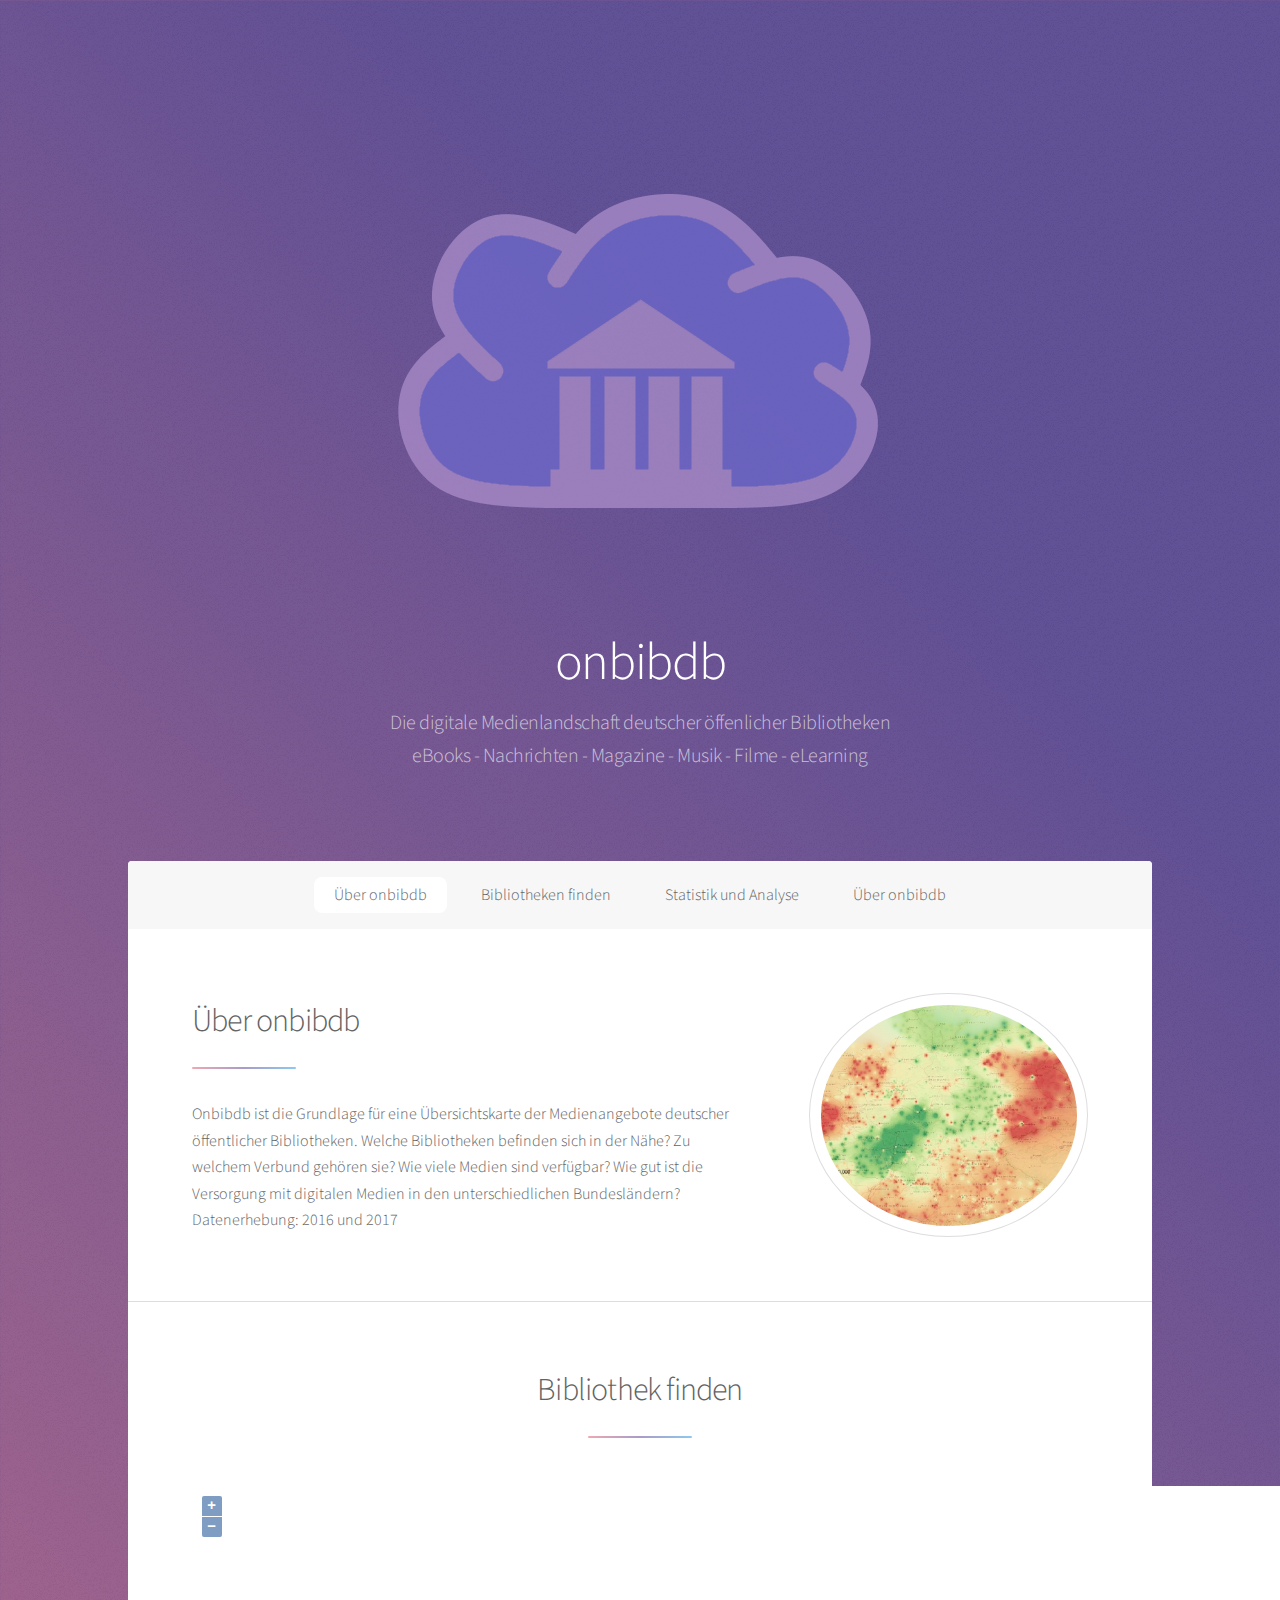
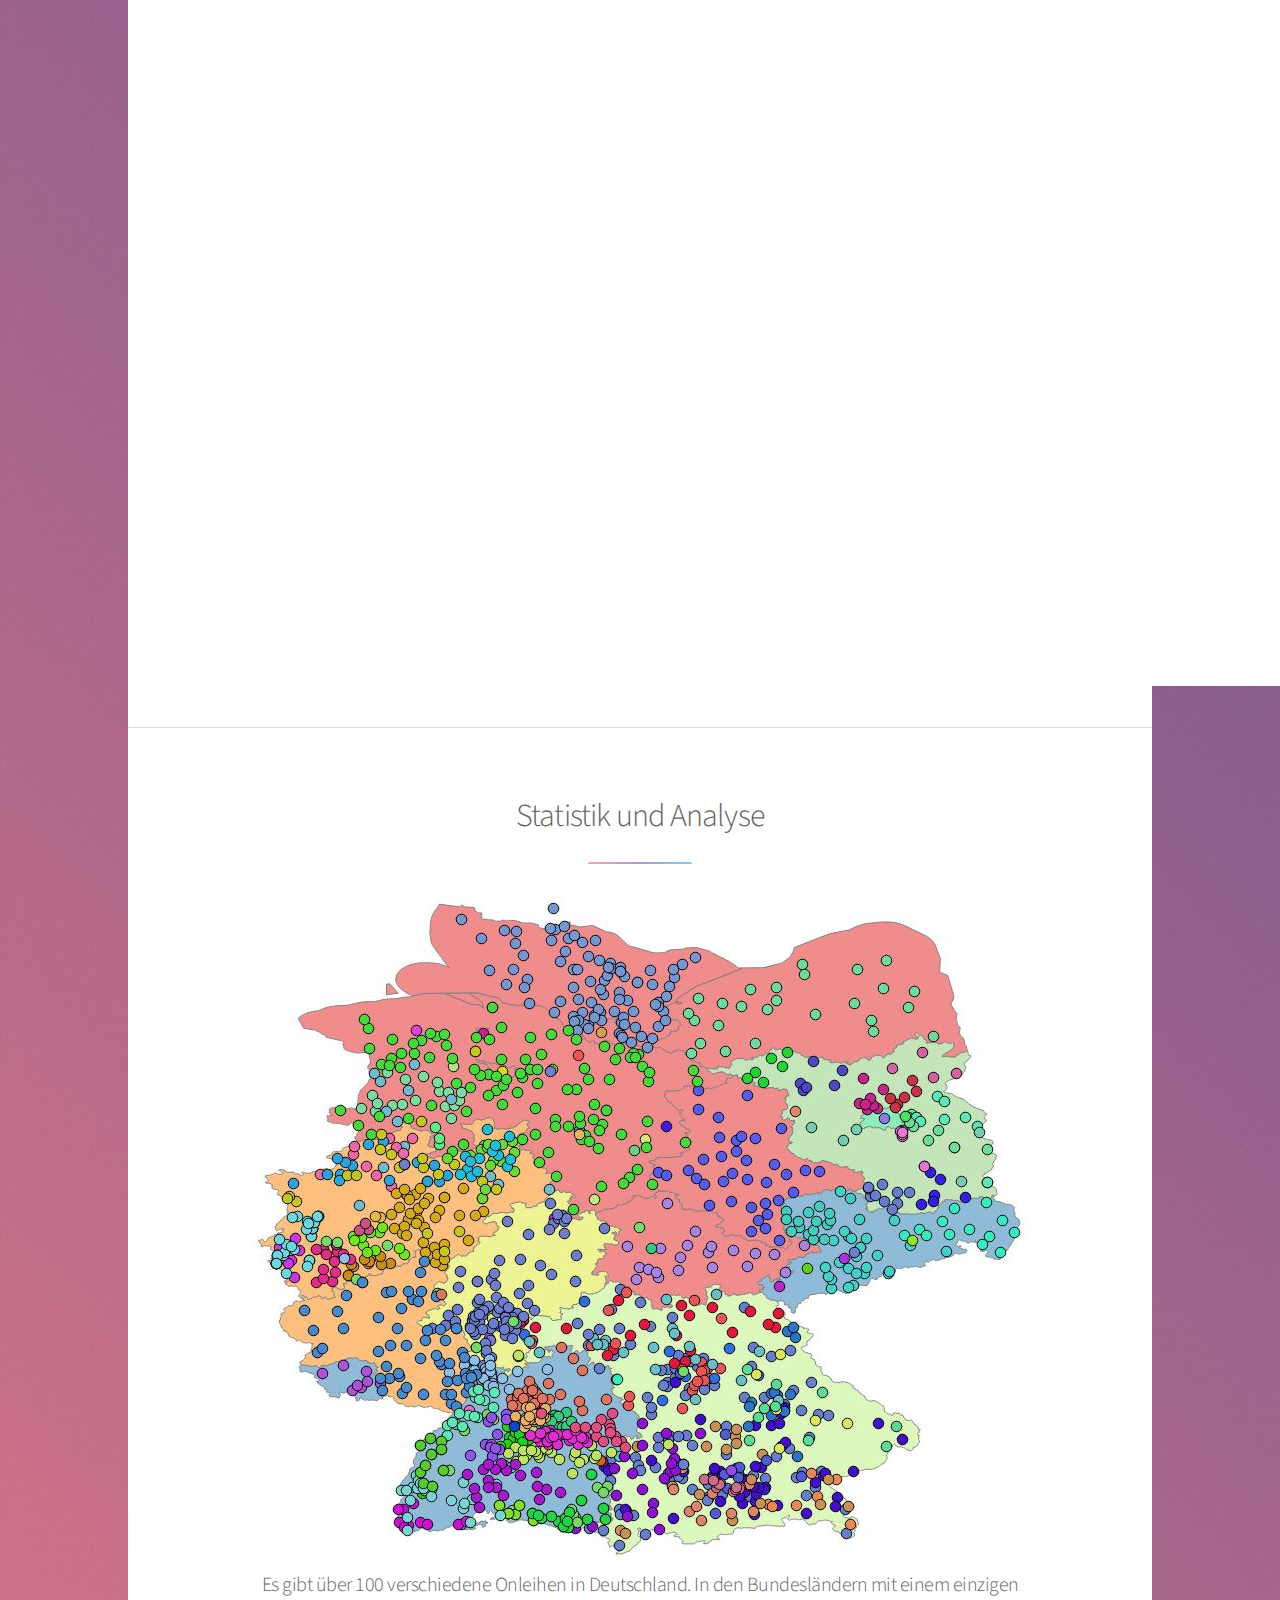
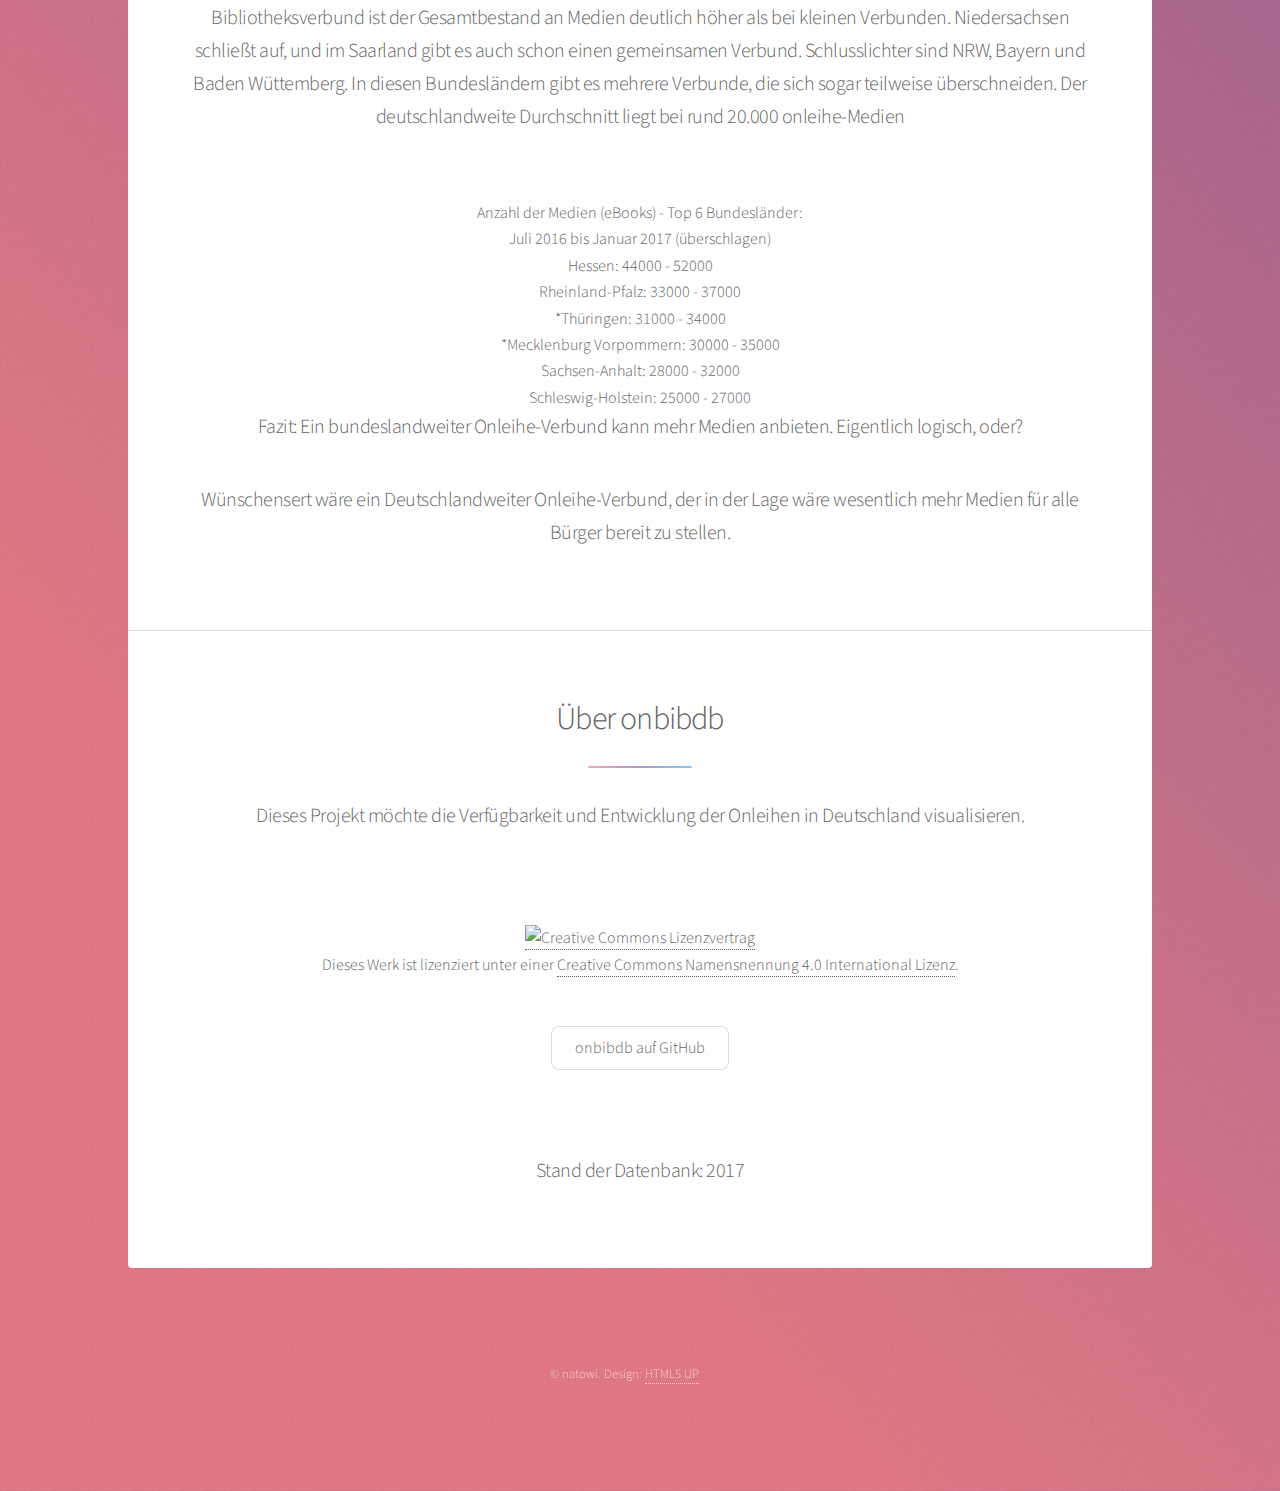
==== docs/index.html @ c3d4240d "u" ====
<!DOCTYPE HTML>
<!--
	Stellar by HTML5 UP
	html5up.net | @ajlkn
	Free for personal and commercial use under the CCA 3.0 license (html5up.net/license)
-->
<html>
	<head>
		<title>onbibdb</title>
		<meta charset="utf-8" />
		<meta name="viewport" content="width=device-width, initial-scale=1" />
		<!--[if lte IE 8]><script src="assets/js/ie/html5shiv.js"></script><![endif]-->
		<link rel="stylesheet" href="assets/css/main.css" />
		<!--[if lte IE 9]><link rel="stylesheet" href="assets/css/ie9.css" /><![endif]-->
		<!--[if lte IE 8]><link rel="stylesheet" href="assets/css/ie8.css" /><![endif]-->
		<meta charset="utf-8">
        <meta http-equiv="X-UA-Compatible" content="IE=edge">
        <meta name="viewport" content="initial-scale=1,user-scalable=no,maximum-scale=1,width=device-width">
        <meta name="mobile-web-app-capable" content="yes">
        <meta name="apple-mobile-web-app-capable" content="yes">
	<body>

		<!-- Wrapper -->
			<div id="wrapper">

				<!-- Header -->
					<header id="header" class="alt">
						<span class="logo"><img src="images/on-bib1.png" alt="" /></span>
						<h1>onbibdb</h1>
						<p>Die digitale Medienlandschaft deutscher öffenlicher Bibliotheken<br />
						eBooks - Nachrichten - Magazine - Musik - Filme - eLearning</p>
					</header>

				<!-- Nav -->
					<nav id="nav">
						<ul>
							<li><a href="#intro" class="active">Über onbibdb</a></li>
							<li><a href="#first">Bibliotheken finden</a></li>
							<li><a href="#second">Statistik und Analyse</a></li>
							<li><a href="#cta">Über onbibdb</a></li>
						</ul>
					</nav>

				<!-- Main -->
					<div id="main">

						<!-- Introduction -->
							<section id="intro" class="main">
								<div class="spotlight">
									<div class="content">
										<header class="major">
											<h2>Über onbibdb</h2>
										</header>
										<p>Onbibdb ist die Grundlage für eine Übersichtskarte der Medienangebote deutscher öffentlicher Bibliotheken.
										Welche Bibliotheken befinden sich in der Nähe? Zu welchem Verbund gehören sie? Wie viele Medien sind verfügbar?
										Wie gut ist die Versorgung mit digitalen Medien in den unterschiedlichen Bundesländern? Datenerhebung: 2016 und 2017</p>
										<!--<ul class="actions">
											<li><a href="makingof.html" class="button">Making of</a></li>
										</ul>-->
									</div>
									<span class="image"><img src="images/pic01.JPG" alt="" /></span>
								</div>
							</section>

						<!-- First Section -->
							<section id="first" class="main special">
								<header class="major">
									<h2>Bibliothek finden</h2>
								</header>
								<iframe height="800" width="1600" src="iframe.html"> 
   <a href="iframe.html">Leaflet </a> 
</iframe>
							</section>

						<!-- Second Section -->
							<section id="second" class="main special">
								<header class="major">
									<h2>Statistik und Analyse</h2>
									
									<div style="text-align: center;">
									<span style="text-align: center;"><img src="images/vergleich.JPG" alt="" /></span>
									
									<p>Es gibt über 100 verschiedene Onleihen in Deutschland.
In den Bundesländern mit einem einzigen Bibliotheksverbund ist der Gesamtbestand an Medien deutlich höher als bei kleinen Verbunden. Niedersachsen schließt auf, und im Saarland gibt es auch schon einen gemeinsamen Verbund.
Schlusslichter sind NRW, Bayern und Baden Wüttemberg. In diesen Bundesländern gibt es mehrere Verbunde, die sich sogar teilweise überschneiden. Der deutschlandweite Durchschnitt liegt bei rund 20.000 onleihe-Medien</p>

<br>Anzahl der Medien (eBooks) - Top 6 Bundesländer:
<br>Juli 2016 bis Januar 2017 (überschlagen)
<br>Hessen: 44000 - 52000
<br>Rheinland-Pfalz: 33000 - 37000
<br>*Thüringen: 31000 - 34000
<br>*Mecklenburg Vorpommern: 30000  - 35000
<br>Sachsen-Anhalt: 28000 - 32000
<br>Schleswig-Holstein: 25000 - 27000



									<p>Fazit: Ein bundeslandweiter Onleihe-Verbund kann mehr Medien anbieten. Eigentlich logisch, oder?</p>
									
									<p>Wünschensert wäre ein Deutschlandweiter Onleihe-Verbund, der in der Lage wäre wesentlich mehr Medien für alle Bürger bereit zu stellen.</p>
								</header>
								
							</section>

						<!-- Get Started -->
							<section id="cta" class="main special">
								<header class="major">
									<h2>Über onbibdb</h2>
									<p>Dieses Projekt möchte die Verfügbarkeit und Entwicklung der Onleihen in Deutschland visualisieren.</p>
						<br></br>			
<a rel="license" href="http://creativecommons.org/licenses/by/4.0/"><img alt="Creative Commons Lizenzvertrag" style="border-width:0" src="https://i.creativecommons.org/l/by/4.0/88x31.png" /></a><br />Dieses Werk ist lizenziert unter einer <a rel="license" href="http://creativecommons.org/licenses/by/4.0/">Creative Commons Namensnennung 4.0 International Lizenz</a>.

<footer class="major">
									<ul class="actions">
										<li><a href="https://github.com/natowi/onbibdb" class="button">onbibdb auf GitHub</a></li>
									</ul>
								</footer>

<br></br>
<p>Stand der Datenbank: 2017</p>
								</header>
								
							</section>

					</div>

				<!-- Footer -->
					<footer id="footer">
						<p class="copyright">&copy; natowi. Design: <a href="https://html5up.net">HTML5 UP</a> 
					</footer>

			</div>

		<!-- Scripts -->
			<script src="assets/js/jquery.min.js"></script>
			<script src="assets/js/jquery.scrollex.min.js"></script>
			<script src="assets/js/jquery.scrolly.min.js"></script>
			<script src="assets/js/skel.min.js"></script>
			<script src="assets/js/util.js"></script>
			<!--[if lte IE 8]><script src="assets/js/ie/respond.min.js"></script><![endif]-->
			<script src="assets/js/main.js"></script>

	</body>
</html>
---- docs/assets/css/main.css ----
@import url(font-awesome.min.css);
@import "https://fonts.googleapis.com/css?family=Source+Sans+Pro:300,400";

/*
	Stellar by HTML5 UP
	html5up.net | @ajlkn
	Free for personal and commercial use under the CCA 3.0 license (html5up.net/license)
*/

/* Reset */

	html, body, div, span, applet, object, iframe, h1, h2, h3, h4, h5, h6, p, blockquote, pre, a, abbr, acronym, address, big, cite, code, del, dfn, em, img, ins, kbd, q, s, samp, small, strike, strong, sub, sup, tt, var, b, u, i, center, dl, dt, dd, ol, ul, li, fieldset, form, label, legend, table, caption, tbody, tfoot, thead, tr, th, td, article, aside, canvas, details, embed, figure, figcaption, footer, header, hgroup, menu, nav, output, ruby, section, summary, time, mark, audio, video {
		margin: 0;
		padding: 0;
		border: 0;
		font-size: 100%;
		font: inherit;
		vertical-align: baseline;
	}

	article, aside, details, figcaption, figure, footer, header, hgroup, menu, nav, section {
		display: block;
	}

	body {
		line-height: 1;
	}

	ol, ul {
		list-style: none;
	}

	blockquote, q {
		quotes: none;
	}

	blockquote:before, blockquote:after, q:before, q:after {
		content: '';
		content: none;
	}

	table {
		border-collapse: collapse;
		border-spacing: 0;
	}

	body {
		-webkit-text-size-adjust: none;
	}

/* Box Model */

	*, *:before, *:after {
		-moz-box-sizing: border-box;
		-webkit-box-sizing: border-box;
		box-sizing: border-box;
	}

/* Grid */

	.row {
		border-bottom: solid 1px transparent;
		-moz-box-sizing: border-box;
		-webkit-box-sizing: border-box;
		box-sizing: border-box;
	}

	.row > * {
		float: left;
		-moz-box-sizing: border-box;
		-webkit-box-sizing: border-box;
		box-sizing: border-box;
	}

	.row:after, .row:before {
		content: '';
		display: block;
		clear: both;
		height: 0;
	}

	.row.uniform > * > :first-child {
		margin-top: 0;
	}

	.row.uniform > * > :last-child {
		margin-bottom: 0;
	}

	.row.\30 \25 > * {
		padding: 0 0 0 0em;
	}

	.row.\30 \25 {
		margin: 0 0 -1px 0em;
	}

	.row.uniform.\30 \25 > * {
		padding: 0em 0 0 0em;
	}

	.row.uniform.\30 \25 {
		margin: 0em 0 -1px 0em;
	}

	.row > * {
		padding: 0 0 0 1.5em;
	}

	.row {
		margin: 0 0 -1px -1.5em;
	}

	.row.uniform > * {
		padding: 1.5em 0 0 1.5em;
	}

	.row.uniform {
		margin: -1.5em 0 -1px -1.5em;
	}

	.row.\32 00\25 > * {
		padding: 0 0 0 3em;
	}

	.row.\32 00\25 {
		margin: 0 0 -1px -3em;
	}

	.row.uniform.\32 00\25 > * {
		padding: 3em 0 0 3em;
	}

	.row.uniform.\32 00\25 {
		margin: -3em 0 -1px -3em;
	}

	.row.\31 50\25 > * {
		padding: 0 0 0 2.25em;
	}

	.row.\31 50\25 {
		margin: 0 0 -1px -2.25em;
	}

	.row.uniform.\31 50\25 > * {
		padding: 2.25em 0 0 2.25em;
	}

	.row.uniform.\31 50\25 {
		margin: -2.25em 0 -1px -2.25em;
	}

	.row.\35 0\25 > * {
		padding: 0 0 0 0.75em;
	}

	.row.\35 0\25 {
		margin: 0 0 -1px -0.75em;
	}

	.row.uniform.\35 0\25 > * {
		padding: 0.75em 0 0 0.75em;
	}

	.row.uniform.\35 0\25 {
		margin: -0.75em 0 -1px -0.75em;
	}

	.row.\32 5\25 > * {
		padding: 0 0 0 0.375em;
	}

	.row.\32 5\25 {
		margin: 0 0 -1px -0.375em;
	}

	.row.uniform.\32 5\25 > * {
		padding: 0.375em 0 0 0.375em;
	}

	.row.uniform.\32 5\25 {
		margin: -0.375em 0 -1px -0.375em;
	}

	.\31 2u, .\31 2u\24 {
		width: 100%;
		clear: none;
		margin-left: 0;
	}

	.\31 1u, .\31 1u\24 {
		width: 91.6666666667%;
		clear: none;
		margin-left: 0;
	}

	.\31 0u, .\31 0u\24 {
		width: 83.3333333333%;
		clear: none;
		margin-left: 0;
	}

	.\39 u, .\39 u\24 {
		width: 75%;
		clear: none;
		margin-left: 0;
	}

	.\38 u, .\38 u\24 {
		width: 66.6666666667%;
		clear: none;
		margin-left: 0;
	}

	.\37 u, .\37 u\24 {
		width: 58.3333333333%;
		clear: none;
		margin-left: 0;
	}

	.\36 u, .\36 u\24 {
		width: 50%;
		clear: none;
		margin-left: 0;
	}

	.\35 u, .\35 u\24 {
		width: 41.6666666667%;
		clear: none;
		margin-left: 0;
	}

	.\34 u, .\34 u\24 {
		width: 33.3333333333%;
		clear: none;
		margin-left: 0;
	}

	.\33 u, .\33 u\24 {
		width: 25%;
		clear: none;
		margin-left: 0;
	}

	.\32 u, .\32 u\24 {
		width: 16.6666666667%;
		clear: none;
		margin-left: 0;
	}

	.\31 u, .\31 u\24 {
		width: 8.3333333333%;
		clear: none;
		margin-left: 0;
	}

	.\31 2u\24 + *,
	.\31 1u\24 + *,
	.\31 0u\24 + *,
	.\39 u\24 + *,
	.\38 u\24 + *,
	.\37 u\24 + *,
	.\36 u\24 + *,
	.\35 u\24 + *,
	.\34 u\24 + *,
	.\33 u\24 + *,
	.\32 u\24 + *,
	.\31 u\24 + * {
		clear: left;
	}

	.\-11u {
		margin-left: 91.66667%;
	}

	.\-10u {
		margin-left: 83.33333%;
	}

	.\-9u {
		margin-left: 75%;
	}

	.\-8u {
		margin-left: 66.66667%;
	}

	.\-7u {
		margin-left: 58.33333%;
	}

	.\-6u {
		margin-left: 50%;
	}

	.\-5u {
		margin-left: 41.66667%;
	}

	.\-4u {
		margin-left: 33.33333%;
	}

	.\-3u {
		margin-left: 25%;
	}

	.\-2u {
		margin-left: 16.66667%;
	}

	.\-1u {
		margin-left: 8.33333%;
	}

	@media screen and (max-width: 1680px) {

		.row > * {
			padding: 0 0 0 1.5em;
		}

		.row {
			margin: 0 0 -1px -1.5em;
		}

		.row.uniform > * {
			padding: 1.5em 0 0 1.5em;
		}

		.row.uniform {
			margin: -1.5em 0 -1px -1.5em;
		}

		.row.\32 00\25 > * {
			padding: 0 0 0 3em;
		}

		.row.\32 00\25 {
			margin: 0 0 -1px -3em;
		}

		.row.uniform.\32 00\25 > * {
			padding: 3em 0 0 3em;
		}

		.row.uniform.\32 00\25 {
			margin: -3em 0 -1px -3em;
		}

		.row.\31 50\25 > * {
			padding: 0 0 0 2.25em;
		}

		.row.\31 50\25 {
			margin: 0 0 -1px -2.25em;
		}

		.row.uniform.\31 50\25 > * {
			padding: 2.25em 0 0 2.25em;
		}

		.row.uniform.\31 50\25 {
			margin: -2.25em 0 -1px -2.25em;
		}

		.row.\35 0\25 > * {
			padding: 0 0 0 0.75em;
		}

		.row.\35 0\25 {
			margin: 0 0 -1px -0.75em;
		}

		.row.uniform.\35 0\25 > * {
			padding: 0.75em 0 0 0.75em;
		}

		.row.uniform.\35 0\25 {
			margin: -0.75em 0 -1px -0.75em;
		}

		.row.\32 5\25 > * {
			padding: 0 0 0 0.375em;
		}

		.row.\32 5\25 {
			margin: 0 0 -1px -0.375em;
		}

		.row.uniform.\32 5\25 > * {
			padding: 0.375em 0 0 0.375em;
		}

		.row.uniform.\32 5\25 {
			margin: -0.375em 0 -1px -0.375em;
		}

		.\31 2u\28xlarge\29, .\31 2u\24\28xlarge\29 {
			width: 100%;
			clear: none;
			margin-left: 0;
		}

		.\31 1u\28xlarge\29, .\31 1u\24\28xlarge\29 {
			width: 91.6666666667%;
			clear: none;
			margin-left: 0;
		}

		.\31 0u\28xlarge\29, .\31 0u\24\28xlarge\29 {
			width: 83.3333333333%;
			clear: none;
			margin-left: 0;
		}

		.\39 u\28xlarge\29, .\39 u\24\28xlarge\29 {
			width: 75%;
			clear: none;
			margin-left: 0;
		}

		.\38 u\28xlarge\29, .\38 u\24\28xlarge\29 {
			width: 66.6666666667%;
			clear: none;
			margin-left: 0;
		}

		.\37 u\28xlarge\29, .\37 u\24\28xlarge\29 {
			width: 58.3333333333%;
			clear: none;
			margin-left: 0;
		}

		.\36 u\28xlarge\29, .\36 u\24\28xlarge\29 {
			width: 50%;
			clear: none;
			margin-left: 0;
		}

		.\35 u\28xlarge\29, .\35 u\24\28xlarge\29 {
			width: 41.6666666667%;
			clear: none;
			margin-left: 0;
		}

		.\34 u\28xlarge\29, .\34 u\24\28xlarge\29 {
			width: 33.3333333333%;
			clear: none;
			margin-left: 0;
		}

		.\33 u\28xlarge\29, .\33 u\24\28xlarge\29 {
			width: 25%;
			clear: none;
			margin-left: 0;
		}

		.\32 u\28xlarge\29, .\32 u\24\28xlarge\29 {
			width: 16.6666666667%;
			clear: none;
			margin-left: 0;
		}

		.\31 u\28xlarge\29, .\31 u\24\28xlarge\29 {
			width: 8.3333333333%;
			clear: none;
			margin-left: 0;
		}

		.\31 2u\24\28xlarge\29 + *,
		.\31 1u\24\28xlarge\29 + *,
		.\31 0u\24\28xlarge\29 + *,
		.\39 u\24\28xlarge\29 + *,
		.\38 u\24\28xlarge\29 + *,
		.\37 u\24\28xlarge\29 + *,
		.\36 u\24\28xlarge\29 + *,
		.\35 u\24\28xlarge\29 + *,
		.\34 u\24\28xlarge\29 + *,
		.\33 u\24\28xlarge\29 + *,
		.\32 u\24\28xlarge\29 + *,
		.\31 u\24\28xlarge\29 + * {
			clear: left;
		}

		.\-11u\28xlarge\29 {
			margin-left: 91.66667%;
		}

		.\-10u\28xlarge\29 {
			margin-left: 83.33333%;
		}

		.\-9u\28xlarge\29 {
			margin-left: 75%;
		}

		.\-8u\28xlarge\29 {
			margin-left: 66.66667%;
		}

		.\-7u\28xlarge\29 {
			margin-left: 58.33333%;
		}

		.\-6u\28xlarge\29 {
			margin-left: 50%;
		}

		.\-5u\28xlarge\29 {
			margin-left: 41.66667%;
		}

		.\-4u\28xlarge\29 {
			margin-left: 33.33333%;
		}

		.\-3u\28xlarge\29 {
			margin-left: 25%;
		}

		.\-2u\28xlarge\29 {
			margin-left: 16.66667%;
		}

		.\-1u\28xlarge\29 {
			margin-left: 8.33333%;
		}

	}

	@media screen and (max-width: 1280px) {

		.row > * {
			padding: 0 0 0 1.5em;
		}

		.row {
			margin: 0 0 -1px -1.5em;
		}

		.row.uniform > * {
			padding: 1.5em 0 0 1.5em;
		}

		.row.uniform {
			margin: -1.5em 0 -1px -1.5em;
		}

		.row.\32 00\25 > * {
			padding: 0 0 0 3em;
		}

		.row.\32 00\25 {
			margin: 0 0 -1px -3em;
		}

		.row.uniform.\32 00\25 > * {
			padding: 3em 0 0 3em;
		}

		.row.uniform.\32 00\25 {
			margin: -3em 0 -1px -3em;
		}

		.row.\31 50\25 > * {
			padding: 0 0 0 2.25em;
		}

		.row.\31 50\25 {
			margin: 0 0 -1px -2.25em;
		}

		.row.uniform.\31 50\25 > * {
			padding: 2.25em 0 0 2.25em;
		}

		.row.uniform.\31 50\25 {
			margin: -2.25em 0 -1px -2.25em;
		}

		.row.\35 0\25 > * {
			padding: 0 0 0 0.75em;
		}

		.row.\35 0\25 {
			margin: 0 0 -1px -0.75em;
		}

		.row.uniform.\35 0\25 > * {
			padding: 0.75em 0 0 0.75em;
		}

		.row.uniform.\35 0\25 {
			margin: -0.75em 0 -1px -0.75em;
		}

		.row.\32 5\25 > * {
			padding: 0 0 0 0.375em;
		}

		.row.\32 5\25 {
			margin: 0 0 -1px -0.375em;
		}

		.row.uniform.\32 5\25 > * {
			padding: 0.375em 0 0 0.375em;
		}

		.row.uniform.\32 5\25 {
			margin: -0.375em 0 -1px -0.375em;
		}

		.\31 2u\28large\29, .\31 2u\24\28large\29 {
			width: 100%;
			clear: none;
			margin-left: 0;
		}

		.\31 1u\28large\29, .\31 1u\24\28large\29 {
			width: 91.6666666667%;
			clear: none;
			margin-left: 0;
		}

		.\31 0u\28large\29, .\31 0u\24\28large\29 {
			width: 83.3333333333%;
			clear: none;
			margin-left: 0;
		}

		.\39 u\28large\29, .\39 u\24\28large\29 {
			width: 75%;
			clear: none;
			margin-left: 0;
		}

		.\38 u\28large\29, .\38 u\24\28large\29 {
			width: 66.6666666667%;
			clear: none;
			margin-left: 0;
		}

		.\37 u\28large\29, .\37 u\24\28large\29 {
			width: 58.3333333333%;
			clear: none;
			margin-left: 0;
		}

		.\36 u\28large\29, .\36 u\24\28large\29 {
			width: 50%;
			clear: none;
			margin-left: 0;
		}

		.\35 u\28large\29, .\35 u\24\28large\29 {
			width: 41.6666666667%;
			clear: none;
			margin-left: 0;
		}

		.\34 u\28large\29, .\34 u\24\28large\29 {
			width: 33.3333333333%;
			clear: none;
			margin-left: 0;
		}

		.\33 u\28large\29, .\33 u\24\28large\29 {
			width: 25%;
			clear: none;
			margin-left: 0;
		}

		.\32 u\28large\29, .\32 u\24\28large\29 {
			width: 16.6666666667%;
			clear: none;
			margin-left: 0;
		}

		.\31 u\28large\29, .\31 u\24\28large\29 {
			width: 8.3333333333%;
			clear: none;
			margin-left: 0;
		}

		.\31 2u\24\28large\29 + *,
		.\31 1u\24\28large\29 + *,
		.\31 0u\24\28large\29 + *,
		.\39 u\24\28large\29 + *,
		.\38 u\24\28large\29 + *,
		.\37 u\24\28large\29 + *,
		.\36 u\24\28large\29 + *,
		.\35 u\24\28large\29 + *,
		.\34 u\24\28large\29 + *,
		.\33 u\24\28large\29 + *,
		.\32 u\24\28large\29 + *,
		.\31 u\24\28large\29 + * {
			clear: left;
		}

		.\-11u\28large\29 {
			margin-left: 91.66667%;
		}

		.\-10u\28large\29 {
			margin-left: 83.33333%;
		}

		.\-9u\28large\29 {
			margin-left: 75%;
		}

		.\-8u\28large\29 {
			margin-left: 66.66667%;
		}

		.\-7u\28large\29 {
			margin-left: 58.33333%;
		}

		.\-6u\28large\29 {
			margin-left: 50%;
		}

		.\-5u\28large\29 {
			margin-left: 41.66667%;
		}

		.\-4u\28large\29 {
			margin-left: 33.33333%;
		}

		.\-3u\28large\29 {
			margin-left: 25%;
		}

		.\-2u\28large\29 {
			margin-left: 16.66667%;
		}

		.\-1u\28large\29 {
			margin-left: 8.33333%;
		}

	}

	@media screen and (max-width: 980px) {

		.row > * {
			padding: 0 0 0 1.5em;
		}

		.row {
			margin: 0 0 -1px -1.5em;
		}

		.row.uniform > * {
			padding: 1.5em 0 0 1.5em;
		}

		.row.uniform {
			margin: -1.5em 0 -1px -1.5em;
		}

		.row.\32 00\25 > * {
			padding: 0 0 0 3em;
		}

		.row.\32 00\25 {
			margin: 0 0 -1px -3em;
		}

		.row.uniform.\32 00\25 > * {
			padding: 3em 0 0 3em;
		}

		.row.uniform.\32 00\25 {
			margin: -3em 0 -1px -3em;
		}

		.row.\31 50\25 > * {
			padding: 0 0 0 2.25em;
		}

		.row.\31 50\25 {
			margin: 0 0 -1px -2.25em;
		}

		.row.uniform.\31 50\25 > * {
			padding: 2.25em 0 0 2.25em;
		}

		.row.uniform.\31 50\25 {
			margin: -2.25em 0 -1px -2.25em;
		}

		.row.\35 0\25 > * {
			padding: 0 0 0 0.75em;
		}

		.row.\35 0\25 {
			margin: 0 0 -1px -0.75em;
		}

		.row.uniform.\35 0\25 > * {
			padding: 0.75em 0 0 0.75em;
		}

		.row.uniform.\35 0\25 {
			margin: -0.75em 0 -1px -0.75em;
		}

		.row.\32 5\25 > * {
			padding: 0 0 0 0.375em;
		}

		.row.\32 5\25 {
			margin: 0 0 -1px -0.375em;
		}

		.row.uniform.\32 5\25 > * {
			padding: 0.375em 0 0 0.375em;
		}

		.row.uniform.\32 5\25 {
			margin: -0.375em 0 -1px -0.375em;
		}

		.\31 2u\28medium\29, .\31 2u\24\28medium\29 {
			width: 100%;
			clear: none;
			margin-left: 0;
		}

		.\31 1u\28medium\29, .\31 1u\24\28medium\29 {
			width: 91.6666666667%;
			clear: none;
			margin-left: 0;
		}

		.\31 0u\28medium\29, .\31 0u\24\28medium\29 {
			width: 83.3333333333%;
			clear: none;
			margin-left: 0;
		}

		.\39 u\28medium\29, .\39 u\24\28medium\29 {
			width: 75%;
			clear: none;
			margin-left: 0;
		}

		.\38 u\28medium\29, .\38 u\24\28medium\29 {
			width: 66.6666666667%;
			clear: none;
			margin-left: 0;
		}

		.\37 u\28medium\29, .\37 u\24\28medium\29 {
			width: 58.3333333333%;
			clear: none;
			margin-left: 0;
		}

		.\36 u\28medium\29, .\36 u\24\28medium\29 {
			width: 50%;
			clear: none;
			margin-left: 0;
		}

		.\35 u\28medium\29, .\35 u\24\28medium\29 {
			width: 41.6666666667%;
			clear: none;
			margin-left: 0;
		}

		.\34 u\28medium\29, .\34 u\24\28medium\29 {
			width: 33.3333333333%;
			clear: none;
			margin-left: 0;
		}

		.\33 u\28medium\29, .\33 u\24\28medium\29 {
			width: 25%;
			clear: none;
			margin-left: 0;
		}

		.\32 u\28medium\29, .\32 u\24\28medium\29 {
			width: 16.6666666667%;
			clear: none;
			margin-left: 0;
		}

		.\31 u\28medium\29, .\31 u\24\28medium\29 {
			width: 8.3333333333%;
			clear: none;
			margin-left: 0;
		}

		.\31 2u\24\28medium\29 + *,
		.\31 1u\24\28medium\29 + *,
		.\31 0u\24\28medium\29 + *,
		.\39 u\24\28medium\29 + *,
		.\38 u\24\28medium\29 + *,
		.\37 u\24\28medium\29 + *,
		.\36 u\24\28medium\29 + *,
		.\35 u\24\28medium\29 + *,
		.\34 u\24\28medium\29 + *,
		.\33 u\24\28medium\29 + *,
		.\32 u\24\28medium\29 + *,
		.\31 u\24\28medium\29 + * {
			clear: left;
		}

		.\-11u\28medium\29 {
			margin-left: 91.66667%;
		}

		.\-10u\28medium\29 {
			margin-left: 83.33333%;
		}

		.\-9u\28medium\29 {
			margin-left: 75%;
		}

		.\-8u\28medium\29 {
			margin-left: 66.66667%;
		}

		.\-7u\28medium\29 {
			margin-left: 58.33333%;
		}

		.\-6u\28medium\29 {
			margin-left: 50%;
		}

		.\-5u\28medium\29 {
			margin-left: 41.66667%;
		}

		.\-4u\28medium\29 {
			margin-left: 33.33333%;
		}

		.\-3u\28medium\29 {
			margin-left: 25%;
		}

		.\-2u\28medium\29 {
			margin-left: 16.66667%;
		}

		.\-1u\28medium\29 {
			margin-left: 8.33333%;
		}

	}

	@media screen and (max-width: 736px) {

		.row > * {
			padding: 0 0 0 1em;
		}

		.row {
			margin: 0 0 -1px -1em;
		}

		.row.uniform > * {
			padding: 1em 0 0 1em;
		}

		.row.uniform {
			margin: -1em 0 -1px -1em;
		}

		.row.\32 00\25 > * {
			padding: 0 0 0 2em;
		}

		.row.\32 00\25 {
			margin: 0 0 -1px -2em;
		}

		.row.uniform.\32 00\25 > * {
			padding: 2em 0 0 2em;
		}

		.row.uniform.\32 00\25 {
			margin: -2em 0 -1px -2em;
		}

		.row.\31 50\25 > * {
			padding: 0 0 0 1.5em;
		}

		.row.\31 50\25 {
			margin: 0 0 -1px -1.5em;
		}

		.row.uniform.\31 50\25 > * {
			padding: 1.5em 0 0 1.5em;
		}

		.row.uniform.\31 50\25 {
			margin: -1.5em 0 -1px -1.5em;
		}

		.row.\35 0\25 > * {
			padding: 0 0 0 0.5em;
		}

		.row.\35 0\25 {
			margin: 0 0 -1px -0.5em;
		}

		.row.uniform.\35 0\25 > * {
			padding: 0.5em 0 0 0.5em;
		}

		.row.uniform.\35 0\25 {
			margin: -0.5em 0 -1px -0.5em;
		}

		.row.\32 5\25 > * {
			padding: 0 0 0 0.25em;
		}

		.row.\32 5\25 {
			margin: 0 0 -1px -0.25em;
		}

		.row.uniform.\32 5\25 > * {
			padding: 0.25em 0 0 0.25em;
		}

		.row.uniform.\32 5\25 {
			margin: -0.25em 0 -1px -0.25em;
		}

		.\31 2u\28small\29, .\31 2u\24\28small\29 {
			width: 100%;
			clear: none;
			margin-left: 0;
		}

		.\31 1u\28small\29, .\31 1u\24\28small\29 {
			width: 91.6666666667%;
			clear: none;
			margin-left: 0;
		}

		.\31 0u\28small\29, .\31 0u\24\28small\29 {
			width: 83.3333333333%;
			clear: none;
			margin-left: 0;
		}

		.\39 u\28small\29, .\39 u\24\28small\29 {
			width: 75%;
			clear: none;
			margin-left: 0;
		}

		.\38 u\28small\29, .\38 u\24\28small\29 {
			width: 66.6666666667%;
			clear: none;
			margin-left: 0;
		}

		.\37 u\28small\29, .\37 u\24\28small\29 {
			width: 58.3333333333%;
			clear: none;
			margin-left: 0;
		}

		.\36 u\28small\29, .\36 u\24\28small\29 {
			width: 50%;
			clear: none;
			margin-left: 0;
		}

		.\35 u\28small\29, .\35 u\24\28small\29 {
			width: 41.6666666667%;
			clear: none;
			margin-left: 0;
		}

		.\34 u\28small\29, .\34 u\24\28small\29 {
			width: 33.3333333333%;
			clear: none;
			margin-left: 0;
		}

		.\33 u\28small\29, .\33 u\24\28small\29 {
			width: 25%;
			clear: none;
			margin-left: 0;
		}

		.\32 u\28small\29, .\32 u\24\28small\29 {
			width: 16.6666666667%;
			clear: none;
			margin-left: 0;
		}

		.\31 u\28small\29, .\31 u\24\28small\29 {
			width: 8.3333333333%;
			clear: none;
			margin-left: 0;
		}

		.\31 2u\24\28small\29 + *,
		.\31 1u\24\28small\29 + *,
		.\31 0u\24\28small\29 + *,
		.\39 u\24\28small\29 + *,
		.\38 u\24\28small\29 + *,
		.\37 u\24\28small\29 + *,
		.\36 u\24\28small\29 + *,
		.\35 u\24\28small\29 + *,
		.\34 u\24\28small\29 + *,
		.\33 u\24\28small\29 + *,
		.\32 u\24\28small\29 + *,
		.\31 u\24\28small\29 + * {
			clear: left;
		}

		.\-11u\28small\29 {
			margin-left: 91.66667%;
		}

		.\-10u\28small\29 {
			margin-left: 83.33333%;
		}

		.\-9u\28small\29 {
			margin-left: 75%;
		}

		.\-8u\28small\29 {
			margin-left: 66.66667%;
		}

		.\-7u\28small\29 {
			margin-left: 58.33333%;
		}

		.\-6u\28small\29 {
			margin-left: 50%;
		}

		.\-5u\28small\29 {
			margin-left: 41.66667%;
		}

		.\-4u\28small\29 {
			margin-left: 33.33333%;
		}

		.\-3u\28small\29 {
			margin-left: 25%;
		}

		.\-2u\28small\29 {
			margin-left: 16.66667%;
		}

		.\-1u\28small\29 {
			margin-left: 8.33333%;
		}

	}

	@media screen and (max-width: 480px) {

		.row > * {
			padding: 0 0 0 1em;
		}

		.row {
			margin: 0 0 -1px -1em;
		}

		.row.uniform > * {
			padding: 1em 0 0 1em;
		}

		.row.uniform {
			margin: -1em 0 -1px -1em;
		}

		.row.\32 00\25 > * {
			padding: 0 0 0 2em;
		}

		.row.\32 00\25 {
			margin: 0 0 -1px -2em;
		}

		.row.uniform.\32 00\25 > * {
			padding: 2em 0 0 2em;
		}

		.row.uniform.\32 00\25 {
			margin: -2em 0 -1px -2em;
		}

		.row.\31 50\25 > * {
			padding: 0 0 0 1.5em;
		}

		.row.\31 50\25 {
			margin: 0 0 -1px -1.5em;
		}

		.row.uniform.\31 50\25 > * {
			padding: 1.5em 0 0 1.5em;
		}

		.row.uniform.\31 50\25 {
			margin: -1.5em 0 -1px -1.5em;
		}

		.row.\35 0\25 > * {
			padding: 0 0 0 0.5em;
		}

		.row.\35 0\25 {
			margin: 0 0 -1px -0.5em;
		}

		.row.uniform.\35 0\25 > * {
			padding: 0.5em 0 0 0.5em;
		}

		.row.uniform.\35 0\25 {
			margin: -0.5em 0 -1px -0.5em;
		}

		.row.\32 5\25 > * {
			padding: 0 0 0 0.25em;
		}

		.row.\32 5\25 {
			margin: 0 0 -1px -0.25em;
		}

		.row.uniform.\32 5\25 > * {
			padding: 0.25em 0 0 0.25em;
		}

		.row.uniform.\32 5\25 {
			margin: -0.25em 0 -1px -0.25em;
		}

		.\31 2u\28xsmall\29, .\31 2u\24\28xsmall\29 {
			width: 100%;
			clear: none;
			margin-left: 0;
		}

		.\31 1u\28xsmall\29, .\31 1u\24\28xsmall\29 {
			width: 91.6666666667%;
			clear: none;
			margin-left: 0;
		}

		.\31 0u\28xsmall\29, .\31 0u\24\28xsmall\29 {
			width: 83.3333333333%;
			clear: none;
			margin-left: 0;
		}

		.\39 u\28xsmall\29, .\39 u\24\28xsmall\29 {
			width: 75%;
			clear: none;
			margin-left: 0;
		}

		.\38 u\28xsmall\29, .\38 u\24\28xsmall\29 {
			width: 66.6666666667%;
			clear: none;
			margin-left: 0;
		}

		.\37 u\28xsmall\29, .\37 u\24\28xsmall\29 {
			width: 58.3333333333%;
			clear: none;
			margin-left: 0;
		}

		.\36 u\28xsmall\29, .\36 u\24\28xsmall\29 {
			width: 50%;
			clear: none;
			margin-left: 0;
		}

		.\35 u\28xsmall\29, .\35 u\24\28xsmall\29 {
			width: 41.6666666667%;
			clear: none;
			margin-left: 0;
		}

		.\34 u\28xsmall\29, .\34 u\24\28xsmall\29 {
			width: 33.3333333333%;
			clear: none;
			margin-left: 0;
		}

		.\33 u\28xsmall\29, .\33 u\24\28xsmall\29 {
			width: 25%;
			clear: none;
			margin-left: 0;
		}

		.\32 u\28xsmall\29, .\32 u\24\28xsmall\29 {
			width: 16.6666666667%;
			clear: none;
			margin-left: 0;
		}

		.\31 u\28xsmall\29, .\31 u\24\28xsmall\29 {
			width: 8.3333333333%;
			clear: none;
			margin-left: 0;
		}

		.\31 2u\24\28xsmall\29 + *,
		.\31 1u\24\28xsmall\29 + *,
		.\31 0u\24\28xsmall\29 + *,
		.\39 u\24\28xsmall\29 + *,
		.\38 u\24\28xsmall\29 + *,
		.\37 u\24\28xsmall\29 + *,
		.\36 u\24\28xsmall\29 + *,
		.\35 u\24\28xsmall\29 + *,
		.\34 u\24\28xsmall\29 + *,
		.\33 u\24\28xsmall\29 + *,
		.\32 u\24\28xsmall\29 + *,
		.\31 u\24\28xsmall\29 + * {
			clear: left;
		}

		.\-11u\28xsmall\29 {
			margin-left: 91.66667%;
		}

		.\-10u\28xsmall\29 {
			margin-left: 83.33333%;
		}

		.\-9u\28xsmall\29 {
			margin-left: 75%;
		}

		.\-8u\28xsmall\29 {
			margin-left: 66.66667%;
		}

		.\-7u\28xsmall\29 {
			margin-left: 58.33333%;
		}

		.\-6u\28xsmall\29 {
			margin-left: 50%;
		}

		.\-5u\28xsmall\29 {
			margin-left: 41.66667%;
		}

		.\-4u\28xsmall\29 {
			margin-left: 33.33333%;
		}

		.\-3u\28xsmall\29 {
			margin-left: 25%;
		}

		.\-2u\28xsmall\29 {
			margin-left: 16.66667%;
		}

		.\-1u\28xsmall\29 {
			margin-left: 8.33333%;
		}

	}

	@media screen and (max-width: 360px) {

		.row > * {
			padding: 0 0 0 1em;
		}

		.row {
			margin: 0 0 -1px -1em;
		}

		.row.uniform > * {
			padding: 1em 0 0 1em;
		}

		.row.uniform {
			margin: -1em 0 -1px -1em;
		}

		.row.\32 00\25 > * {
			padding: 0 0 0 2em;
		}

		.row.\32 00\25 {
			margin: 0 0 -1px -2em;
		}

		.row.uniform.\32 00\25 > * {
			padding: 2em 0 0 2em;
		}

		.row.uniform.\32 00\25 {
			margin: -2em 0 -1px -2em;
		}

		.row.\31 50\25 > * {
			padding: 0 0 0 1.5em;
		}

		.row.\31 50\25 {
			margin: 0 0 -1px -1.5em;
		}

		.row.uniform.\31 50\25 > * {
			padding: 1.5em 0 0 1.5em;
		}

		.row.uniform.\31 50\25 {
			margin: -1.5em 0 -1px -1.5em;
		}

		.row.\35 0\25 > * {
			padding: 0 0 0 0.5em;
		}

		.row.\35 0\25 {
			margin: 0 0 -1px -0.5em;
		}

		.row.uniform.\35 0\25 > * {
			padding: 0.5em 0 0 0.5em;
		}

		.row.uniform.\35 0\25 {
			margin: -0.5em 0 -1px -0.5em;
		}

		.row.\32 5\25 > * {
			padding: 0 0 0 0.25em;
		}

		.row.\32 5\25 {
			margin: 0 0 -1px -0.25em;
		}

		.row.uniform.\32 5\25 > * {
			padding: 0.25em 0 0 0.25em;
		}

		.row.uniform.\32 5\25 {
			margin: -0.25em 0 -1px -0.25em;
		}

		.\31 2u\28xxsmall\29, .\31 2u\24\28xxsmall\29 {
			width: 100%;
			clear: none;
			margin-left: 0;
		}

		.\31 1u\28xxsmall\29, .\31 1u\24\28xxsmall\29 {
			width: 91.6666666667%;
			clear: none;
			margin-left: 0;
		}

		.\31 0u\28xxsmall\29, .\31 0u\24\28xxsmall\29 {
			width: 83.3333333333%;
			clear: none;
			margin-left: 0;
		}

		.\39 u\28xxsmall\29, .\39 u\24\28xxsmall\29 {
			width: 75%;
			clear: none;
			margin-left: 0;
		}

		.\38 u\28xxsmall\29, .\38 u\24\28xxsmall\29 {
			width: 66.6666666667%;
			clear: none;
			margin-left: 0;
		}

		.\37 u\28xxsmall\29, .\37 u\24\28xxsmall\29 {
			width: 58.3333333333%;
			clear: none;
			margin-left: 0;
		}

		.\36 u\28xxsmall\29, .\36 u\24\28xxsmall\29 {
			width: 50%;
			clear: none;
			margin-left: 0;
		}

		.\35 u\28xxsmall\29, .\35 u\24\28xxsmall\29 {
			width: 41.6666666667%;
			clear: none;
			margin-left: 0;
		}

		.\34 u\28xxsmall\29, .\34 u\24\28xxsmall\29 {
			width: 33.3333333333%;
			clear: none;
			margin-left: 0;
		}

		.\33 u\28xxsmall\29, .\33 u\24\28xxsmall\29 {
			width: 25%;
			clear: none;
			margin-left: 0;
		}

		.\32 u\28xxsmall\29, .\32 u\24\28xxsmall\29 {
			width: 16.6666666667%;
			clear: none;
			margin-left: 0;
		}

		.\31 u\28xxsmall\29, .\31 u\24\28xxsmall\29 {
			width: 8.3333333333%;
			clear: none;
			margin-left: 0;
		}

		.\31 2u\24\28xxsmall\29 + *,
		.\31 1u\24\28xxsmall\29 + *,
		.\31 0u\24\28xxsmall\29 + *,
		.\39 u\24\28xxsmall\29 + *,
		.\38 u\24\28xxsmall\29 + *,
		.\37 u\24\28xxsmall\29 + *,
		.\36 u\24\28xxsmall\29 + *,
		.\35 u\24\28xxsmall\29 + *,
		.\34 u\24\28xxsmall\29 + *,
		.\33 u\24\28xxsmall\29 + *,
		.\32 u\24\28xxsmall\29 + *,
		.\31 u\24\28xxsmall\29 + * {
			clear: left;
		}

		.\-11u\28xxsmall\29 {
			margin-left: 91.66667%;
		}

		.\-10u\28xxsmall\29 {
			margin-left: 83.33333%;
		}

		.\-9u\28xxsmall\29 {
			margin-left: 75%;
		}

		.\-8u\28xxsmall\29 {
			margin-left: 66.66667%;
		}

		.\-7u\28xxsmall\29 {
			margin-left: 58.33333%;
		}

		.\-6u\28xxsmall\29 {
			margin-left: 50%;
		}

		.\-5u\28xxsmall\29 {
			margin-left: 41.66667%;
		}

		.\-4u\28xxsmall\29 {
			margin-left: 33.33333%;
		}

		.\-3u\28xxsmall\29 {
			margin-left: 25%;
		}

		.\-2u\28xxsmall\29 {
			margin-left: 16.66667%;
		}

		.\-1u\28xxsmall\29 {
			margin-left: 8.33333%;
		}

	}

/* Basic */

	@-ms-viewport {
		width: device-width;
	}

	body {
		-ms-overflow-style: scrollbar;
	}

	@media screen and (max-width: 480px) {

		html, body {
			min-width: 320px;
		}

	}

	body {
		background-color: #935d8c;
		background-image: url("images/overlay.png"), -moz-linear-gradient(45deg, #e37682 15%, #5f4d93 85%);
		background-image: url("images/overlay.png"), -webkit-linear-gradient(45deg, #e37682 15%, #5f4d93 85%);
		background-image: url("images/overlay.png"), -ms-linear-gradient(45deg, #e37682 15%, #5f4d93 85%);
		background-image: url("images/overlay.png"), linear-gradient(45deg, #e37682 15%, #5f4d93 85%);
	}

		body.is-loading *, body.is-loading *:before, body.is-loading *:after {
			-moz-animation: none !important;
			-webkit-animation: none !important;
			-ms-animation: none !important;
			animation: none !important;
			-moz-transition: none !important;
			-webkit-transition: none !important;
			-ms-transition: none !important;
			transition: none !important;
		}

/* Type */

	body {
		background-color: #935d8c;
		color: rgba(255, 255, 255, 0.65);
	}

	body, input, select, textarea {
		font-family: "Source Sans Pro", Helvetica, sans-serif;
		font-size: 17pt;
		font-weight: 300;
		line-height: 1.65;
	}

		@media screen and (max-width: 1680px) {

			body, input, select, textarea {
				font-size: 14pt;
			}

		}

		@media screen and (max-width: 1280px) {

			body, input, select, textarea {
				font-size: 12pt;
			}

		}

		@media screen and (max-width: 360px) {

			body, input, select, textarea {
				font-size: 11pt;
			}

		}

	a {
		-moz-transition: color 0.2s ease, border-bottom 0.2s ease;
		-webkit-transition: color 0.2s ease, border-bottom 0.2s ease;
		-ms-transition: color 0.2s ease, border-bottom 0.2s ease;
		transition: color 0.2s ease, border-bottom 0.2s ease;
		text-decoration: none;
		border-bottom: dotted 1px;
		color: inherit;
	}

		a:hover {
			border-bottom-color: transparent;
		}

	strong, b {
		font-weight: 400;
	}

	em, i {
		font-style: italic;
	}

	p {
		margin: 0 0 2em 0;
	}

		p.content {
			-moz-columns: 20em 2;
			-webkit-columns: 20em 2;
			-ms-columns: 20em 2;
			columns: 20em 2;
			-moz-column-gap: 2em;
			-webkit-column-gap: 2em;
			-ms-column-gap: 2em;
			column-gap: 2em;
			text-align: justify;
		}

	h1, h2, h3, h4, h5, h6 {
		font-weight: 300;
		line-height: 1.5;
		margin: 0 0 0.7em 0;
		letter-spacing: -0.025em;
	}

		h1 a, h2 a, h3 a, h4 a, h5 a, h6 a {
			color: inherit;
			text-decoration: none;
		}

	h1 {
		font-size: 2.5em;
		line-height: 1.2;
	}

	h2 {
		font-size: 1.5em;
	}

	h3 {
		font-size: 1.25em;
	}

	h4 {
		font-size: 1.1em;
	}

	h5 {
		font-size: 0.9em;
	}

	h6 {
		font-size: 0.7em;
	}

	@media screen and (max-width: 736px) {

		h1 {
			font-size: 2em;
		}

	}

	sub {
		font-size: 0.8em;
		position: relative;
		top: 0.5em;
	}

	sup {
		font-size: 0.8em;
		position: relative;
		top: -0.5em;
	}

	blockquote {
		border-left: solid 4px;
		font-style: italic;
		margin: 0 0 2em 0;
		padding: 0.5em 0 0.5em 2em;
	}

	code {
		border-radius: 8px;
		border: solid 1px;
		font-family: "Courier New", monospace;
		font-size: 0.9em;
		margin: 0 0.25em;
		padding: 0.25em 0.65em;
	}

	pre {
		-webkit-overflow-scrolling: touch;
		font-family: "Courier New", monospace;
		font-size: 0.9em;
		margin: 0 0 2em 0;
	}

		pre code {
			display: block;
			line-height: 1.75;
			padding: 1em 1.5em;
			overflow-x: auto;
		}

	hr {
		border: 0;
		border-bottom: solid 1px;
		margin: 2em 0;
	}

		hr.major {
			margin: 3em 0;
		}

	.align-left {
		text-align: left;
	}

	.align-center {
		text-align: center;
	}

	.align-right {
		text-align: right;
	}

	input, select, textarea {
		color: #ffffff;
	}

	a:hover {
		color: #ffffff;
	}

	strong, b {
		color: #ffffff;
	}

	h1, h2, h3, h4, h5, h6 {
		color: #ffffff;
	}

	blockquote {
		border-left-color: rgba(255, 255, 255, 0.35);
	}

	code {
		background: rgba(255, 255, 255, 0.075);
		border-color: rgba(255, 255, 255, 0.35);
	}

	hr {
		border-bottom-color: rgba(255, 255, 255, 0.35);
	}

/* Box */

	.box {
		border-radius: 8px;
		border: solid;
		margin-bottom: 2em;
		padding: 1.5em;
	}

		.box > :last-child,
		.box > :last-child > :last-child,
		.box > :last-child > :last-child > :last-child {
			margin-bottom: 0;
		}

		.box.alt {
			border: 0;
			border-radius: 0;
			padding: 0;
		}

	.box {
		border-color: rgba(255, 255, 255, 0.35);
	}

/* Button */

	input[type="submit"],
	input[type="reset"],
	input[type="button"],
	button,
	.button {
		-moz-appearance: none;
		-webkit-appearance: none;
		-ms-appearance: none;
		appearance: none;
		-moz-transition: background-color 0.2s ease-in-out, color 0.2s ease-in-out;
		-webkit-transition: background-color 0.2s ease-in-out, color 0.2s ease-in-out;
		-ms-transition: background-color 0.2s ease-in-out, color 0.2s ease-in-out;
		transition: background-color 0.2s ease-in-out, color 0.2s ease-in-out;
		border-radius: 8px;
		border: 0;
		cursor: pointer;
		display: inline-block;
		font-weight: 300;
		height: 2.75em;
		line-height: 2.75em;
		min-width: 9.25em;
		padding: 0 1.5em;
		text-align: center;
		text-decoration: none;
		white-space: nowrap;
	}

		input[type="submit"].icon,
		input[type="reset"].icon,
		input[type="button"].icon,
		button.icon,
		.button.icon {
			padding-left: 1.35em;
		}

			input[type="submit"].icon:before,
			input[type="reset"].icon:before,
			input[type="button"].icon:before,
			button.icon:before,
			.button.icon:before {
				margin-right: 0.5em;
			}

		input[type="submit"].fit,
		input[type="reset"].fit,
		input[type="button"].fit,
		button.fit,
		.button.fit {
			display: block;
			margin: 0 0 1em 0;
			width: 100%;
		}

		input[type="submit"].small,
		input[type="reset"].small,
		input[type="button"].small,
		button.small,
		.button.small {
			font-size: 0.8em;
		}

		input[type="submit"].big,
		input[type="reset"].big,
		input[type="button"].big,
		button.big,
		.button.big {
			font-size: 1.35em;
		}

		input[type="submit"].disabled, input[type="submit"]:disabled,
		input[type="reset"].disabled,
		input[type="reset"]:disabled,
		input[type="button"].disabled,
		input[type="button"]:disabled,
		button.disabled,
		button:disabled,
		.button.disabled,
		.button:disabled {
			-moz-pointer-events: none;
			-webkit-pointer-events: none;
			-ms-pointer-events: none;
			pointer-events: none;
			opacity: 0.25;
		}

		@media screen and (max-width: 736px) {

			input[type="submit"],
			input[type="reset"],
			input[type="button"],
			button,
			.button {
				min-width: 0;
			}

		}

	input[type="submit"],
	input[type="reset"],
	input[type="button"],
	button,
	.button {
		background-color: transparent;
		box-shadow: inset 0 0 0 1px rgba(255, 255, 255, 0.35);
		color: #ffffff !important;
	}

		input[type="submit"]:hover,
		input[type="reset"]:hover,
		input[type="button"]:hover,
		button:hover,
		.button:hover {
			background-color: rgba(255, 255, 255, 0.075);
		}

		input[type="submit"]:active,
		input[type="reset"]:active,
		input[type="button"]:active,
		button:active,
		.button:active {
			background-color: rgba(255, 255, 255, 0.2);
		}

		input[type="submit"].icon:before,
		input[type="reset"].icon:before,
		input[type="button"].icon:before,
		button.icon:before,
		.button.icon:before {
			color: rgba(255, 255, 255, 0.5);
		}

		input[type="submit"].special,
		input[type="reset"].special,
		input[type="button"].special,
		button.special,
		.button.special {
			background-color: #8cc9f0;
			color: #ffffff !important;
			box-shadow: none;
		}

			input[type="submit"].special:hover,
			input[type="reset"].special:hover,
			input[type="button"].special:hover,
			button.special:hover,
			.button.special:hover {
				background-color: #9acff2;
			}

			input[type="submit"].special:active,
			input[type="reset"].special:active,
			input[type="button"].special:active,
			button.special:active,
			.button.special:active {
				background-color: #7ec3ee;
			}

			input[type="submit"].special.icon:before,
			input[type="reset"].special.icon:before,
			input[type="button"].special.icon:before,
			button.special.icon:before,
			.button.special.icon:before {
				color: #ffffff !important;
			}

/* Form */

	form {
		margin: 0 0 2em 0;
	}

	label {
		display: block;
		font-size: 0.9em;
		font-weight: 400;
		margin: 0 0 1em 0;
	}

	input[type="text"],
	input[type="password"],
	input[type="email"],
	select,
	textarea {
		-moz-appearance: none;
		-webkit-appearance: none;
		-ms-appearance: none;
		appearance: none;
		border-radius: 8px;
		border: solid 1px;
		color: inherit;
		display: block;
		outline: 0;
		padding: 0 1em;
		text-decoration: none;
		width: 100%;
	}

		input[type="text"]:invalid,
		input[type="password"]:invalid,
		input[type="email"]:invalid,
		select:invalid,
		textarea:invalid {
			box-shadow: none;
		}

	.select-wrapper {
		text-decoration: none;
		display: block;
		position: relative;
	}

		.select-wrapper:before {
			-moz-osx-font-smoothing: grayscale;
			-webkit-font-smoothing: antialiased;
			font-family: FontAwesome;
			font-style: normal;
			font-weight: normal;
			text-transform: none !important;
		}

		.select-wrapper:before {
			content: '\f078';
			display: block;
			height: 2.75em;
			line-height: 2.75em;
			pointer-events: none;
			position: absolute;
			right: 0;
			text-align: center;
			top: 0;
			width: 2.75em;
		}

		.select-wrapper select::-ms-expand {
			display: none;
		}

	input[type="text"],
	input[type="password"],
	input[type="email"],
	select {
		height: 2.75em;
	}

	textarea {
		padding: 0.75em 1em;
	}

	input[type="checkbox"],
	input[type="radio"] {
		-moz-appearance: none;
		-webkit-appearance: none;
		-ms-appearance: none;
		appearance: none;
		display: block;
		float: left;
		margin-right: -2em;
		opacity: 0;
		width: 1em;
		z-index: -1;
	}

		input[type="checkbox"] + label,
		input[type="radio"] + label {
			text-decoration: none;
			cursor: pointer;
			display: inline-block;
			font-size: 1em;
			font-weight: 300;
			padding-left: 2.4em;
			padding-right: 0.75em;
			position: relative;
		}

			input[type="checkbox"] + label:before,
			input[type="radio"] + label:before {
				-moz-osx-font-smoothing: grayscale;
				-webkit-font-smoothing: antialiased;
				font-family: FontAwesome;
				font-style: normal;
				font-weight: normal;
				text-transform: none !important;
			}

			input[type="checkbox"] + label:before,
			input[type="radio"] + label:before {
				border-radius: 8px;
				border: solid 1px;
				content: '';
				display: inline-block;
				height: 1.65em;
				left: 0;
				line-height: 1.58125em;
				position: absolute;
				text-align: center;
				top: 0;
				width: 1.65em;
			}

		input[type="checkbox"]:checked + label:before,
		input[type="radio"]:checked + label:before {
			content: '\f00c';
		}

	input[type="checkbox"] + label:before {
		border-radius: 8px;
	}

	input[type="radio"] + label:before {
		border-radius: 100%;
	}

	::-webkit-input-placeholder {
		opacity: 1.0;
	}

	:-moz-placeholder {
		opacity: 1.0;
	}

	::-moz-placeholder {
		opacity: 1.0;
	}

	:-ms-input-placeholder {
		opacity: 1.0;
	}

	.formerize-placeholder {
		opacity: 1.0;
	}

	label {
		color: #ffffff;
	}

	input[type="text"],
	input[type="password"],
	input[type="email"],
	select,
	textarea {
		background: rgba(255, 255, 255, 0.075);
		border-color: rgba(255, 255, 255, 0.35);
	}

		input[type="text"]:focus,
		input[type="password"]:focus,
		input[type="email"]:focus,
		select:focus,
		textarea:focus {
			border-color: #8cc9f0;
			box-shadow: 0 0 0 1px #8cc9f0;
		}

	.select-wrapper:before {
		color: rgba(255, 255, 255, 0.35);
	}

	input[type="checkbox"] + label,
	input[type="radio"] + label {
		color: rgba(255, 255, 255, 0.65);
	}

		input[type="checkbox"] + label:before,
		input[type="radio"] + label:before {
			background: rgba(255, 255, 255, 0.075);
			border-color: rgba(255, 255, 255, 0.35);
		}

	input[type="checkbox"]:checked + label:before,
	input[type="radio"]:checked + label:before {
		background-color: #ffffff;
		border-color: #ffffff;
		color: #935d8c;
	}

	input[type="checkbox"]:focus + label:before,
	input[type="radio"]:focus + label:before {
		border-color: #8cc9f0;
		box-shadow: 0 0 0 1px #8cc9f0;
	}

	::-webkit-input-placeholder {
		color: rgba(255, 255, 255, 0.5) !important;
	}

	:-moz-placeholder {
		color: rgba(255, 255, 255, 0.5) !important;
	}

	::-moz-placeholder {
		color: rgba(255, 255, 255, 0.5) !important;
	}

	:-ms-input-placeholder {
		color: rgba(255, 255, 255, 0.5) !important;
	}

	.formerize-placeholder {
		color: rgba(255, 255, 255, 0.5) !important;
	}

/* Icon */

	.icon {
		text-decoration: none;
		-moz-transition: background-color 0.2s ease-in-out, color 0.2s ease-in-out;
		-webkit-transition: background-color 0.2s ease-in-out, color 0.2s ease-in-out;
		-ms-transition: background-color 0.2s ease-in-out, color 0.2s ease-in-out;
		transition: background-color 0.2s ease-in-out, color 0.2s ease-in-out;
		border-bottom: none;
		position: relative;
	}

		.icon:before {
			-moz-osx-font-smoothing: grayscale;
			-webkit-font-smoothing: antialiased;
			font-family: FontAwesome;
			font-style: normal;
			font-weight: normal;
			text-transform: none !important;
		}

		.icon > .label {
			display: none;
		}

		.icon.major {
			border: solid 1px;
			display: inline-block;
			border-radius: 100%;
			padding: 0.65em;
			margin: 0 0 2em 0;
			cursor: default;
		}

			.icon.major:before {
				display: inline-block;
				font-size: 6.25rem;
				width: 2.25em;
				height: 2.25em;
				line-height: 2.2em;
				border-radius: 100%;
				border: solid 1px;
				text-align: center;
			}

		.icon.alt {
			display: inline-block;
			border: solid 1px;
			border-radius: 100%;
		}

			.icon.alt:before {
				display: block;
				font-size: 1.25em;
				width: 2em;
				height: 2em;
				text-align: center;
				line-height: 2em;
			}

		.icon.style1 {
			color: #efa8b0;
		}

		.icon.style2 {
			color: #c79cc8;
		}

		.icon.style3 {
			color: #a89cc8;
		}

		.icon.style4 {
			color: #9bb2e1;
		}

		.icon.style5 {
			color: #8cc9f0;
		}

		@media screen and (max-width: 1680px) {

			.icon.major:before {
				font-size: 5.5rem;
			}

		}

		@media screen and (max-width: 1280px) {

			.icon.major:before {
				font-size: 4.75rem;
			}

		}

		@media screen and (max-width: 736px) {

			.icon.major {
				margin: 0 0 1.5em 0;
				padding: 0.35em;
			}

				.icon.major:before {
					font-size: 3.5rem;
				}

		}

	.icon.major {
		border-color: rgba(255, 255, 255, 0.35);
	}

		.icon.major:before {
			border-color: rgba(255, 255, 255, 0.35);
		}

	.icon.alt {
		border-color: rgba(255, 255, 255, 0.35);
		color: #ffffff;
	}

		.icon.alt:hover {
			background-color: rgba(255, 255, 255, 0.075);
		}

		.icon.alt:active {
			background-color: rgba(255, 255, 255, 0.2);
		}

/* Image */

	.image {
		border-radius: 8px;
		border: 0;
		display: inline-block;
		position: relative;
	}

		.image img {
			border-radius: 8px;
			display: block;
		}

		.image.left, .image.right {
			max-width: 40%;
		}

			.image.left img, .image.right img {
				width: 100%;
			}

		.image.left {
			float: left;
			margin: 0 1.5em 1em 0;
			top: 0.25em;
		}

		.image.right {
			float: right;
			margin: 0 0 1em 1.5em;
			top: 0.25em;
		}

		.image.fit {
			display: block;
			margin: 0 0 2em 0;
			width: 100%;
		}

			.image.fit img {
				width: 100%;
			}

		.image.main {
			display: block;
			margin: 0 0 3em 0;
			width: 100%;
		}

			.image.main img {
				width: 100%;
			}

/* List */

	ol {
		list-style: decimal;
		margin: 0 0 2em 0;
		padding-left: 1.25em;
	}

		ol li {
			padding-left: 0.25em;
		}

	ul {
		list-style: disc;
		margin: 0 0 2em 0;
		padding-left: 1em;
	}

		ul li {
			padding-left: 0.5em;
		}

		ul.alt {
			list-style: none;
			padding-left: 0;
		}

			ul.alt li {
				border-top: solid 1px;
				padding: 0.5em 0;
			}

				ul.alt li:first-child {
					border-top: 0;
					padding-top: 0;
				}

		ul.icons {
			cursor: default;
			list-style: none;
			padding-left: 0;
		}

			ul.icons li {
				display: inline-block;
				padding: 0 0.65em 0 0;
			}

				ul.icons li:last-child {
					padding-right: 0 !important;
				}

		ul.actions {
			cursor: default;
			list-style: none;
			padding-left: 0;
		}

			ul.actions li {
				display: inline-block;
				padding: 0 1em 0 0;
				vertical-align: middle;
			}

				ul.actions li:last-child {
					padding-right: 0;
				}

			ul.actions.small li {
				padding: 0 0.5em 0 0;
			}

			ul.actions.vertical li {
				display: block;
				padding: 1em 0 0 0;
			}

				ul.actions.vertical li:first-child {
					padding-top: 0;
				}

				ul.actions.vertical li > * {
					margin-bottom: 0;
				}

			ul.actions.vertical.small li {
				padding: 0.5em 0 0 0;
			}

				ul.actions.vertical.small li:first-child {
					padding-top: 0;
				}

			ul.actions.fit {
				display: table;
				margin-left: -1em;
				padding: 0;
				table-layout: fixed;
				width: calc(100% + 1em);
			}

				ul.actions.fit li {
					display: table-cell;
					padding: 0 0 0 1em;
				}

					ul.actions.fit li > * {
						margin-bottom: 0;
					}

				ul.actions.fit.small {
					margin-left: -0.5em;
					width: calc(100% + 0.5em);
				}

					ul.actions.fit.small li {
						padding: 0 0 0 0.5em;
					}

			@media screen and (max-width: 480px) {

				ul.actions {
					margin: 0 0 2em 0;
				}

					ul.actions li {
						padding: 1em 0 0 0;
						display: block;
						text-align: center;
						width: 100%;
					}

						ul.actions li:first-child {
							padding-top: 0;
						}

						ul.actions li > * {
							width: 100%;
							margin: 0 !important;
						}

					ul.actions.small li {
						padding: 0.5em 0 0 0;
					}

						ul.actions.small li:first-child {
							padding-top: 0;
						}

			}

	dl {
		margin: 0 0 2em 0;
	}

		dl dt {
			display: block;
			font-weight: 400;
			margin: 0 0 1em 0;
		}

		dl dd {
			margin-left: 2em;
		}

		dl.alt dt {
			display: block;
			width: 3em;
			margin: 0;
			clear: left;
			float: left;
		}

		dl.alt dd {
			margin: 0 0 0.85em 5.5em;
		}

		dl.alt:after {
			content: '';
			display: block;
			clear: both;
		}

	ul.alt li {
		border-top-color: rgba(255, 255, 255, 0.35);
	}

	dl dt {
		color: #ffffff;
	}

/* Section/Article */

	section.special, article.special {
		text-align: center;
	}

	header.major {
		margin-bottom: 3em;
	}

		header.major h2 {
			font-size: 2em;
		}

			header.major h2:after {
				display: block;
				content: '';
				width: 3.25em;
				height: 2px;
				margin: 0.7em 0 1em 0;
				border-radius: 2px;
			}

				section.special header.major h2:after, article.special header.major h2:after {
					margin-left: auto;
					margin-right: auto;
				}

		header.major p {
			font-size: 1.25em;
			letter-spacing: -0.025em;
		}

		header.major.special {
			text-align: center;
		}

			header.major.special h2:after {
				margin-left: auto;
				margin-right: auto;
			}

	footer.major {
		margin-top: 3em;
	}

	@media screen and (max-width: 736px) {

		header.major {
			margin-bottom: 0;
		}

			header.major h2 {
				font-size: 1.5em;
			}

			header.major p {
				font-size: 1em;
				letter-spacing: 0;
			}

				header.major p br {
					display: none;
				}

		footer.major {
			margin-top: 0;
		}

	}

	header.major h2:after {
		background-color: rgba(255, 255, 255, 0.35);
	}

/* Table */

	.table-wrapper {
		-webkit-overflow-scrolling: touch;
		overflow-x: auto;
	}

	table {
		margin: 0 0 2em 0;
		width: 100%;
	}

		table tbody tr {
			border: solid 1px;
			border-left: 0;
			border-right: 0;
		}

		table td {
			padding: 0.75em 0.75em;
		}

		table th {
			font-size: 0.9em;
			font-weight: 400;
			padding: 0 0.75em 0.75em 0.75em;
			text-align: left;
		}

		table thead {
			border-bottom: solid 2px;
		}

		table tfoot {
			border-top: solid 2px;
		}

		table.alt {
			border-collapse: separate;
		}

			table.alt tbody tr td {
				border: solid 1px;
				border-left-width: 0;
				border-top-width: 0;
			}

				table.alt tbody tr td:first-child {
					border-left-width: 1px;
				}

			table.alt tbody tr:first-child td {
				border-top-width: 1px;
			}

			table.alt thead {
				border-bottom: 0;
			}

			table.alt tfoot {
				border-top: 0;
			}

	table tbody tr {
		border-color: rgba(255, 255, 255, 0.35);
	}

		table tbody tr:nth-child(2n + 1) {
			background-color: rgba(255, 255, 255, 0.075);
		}

	table th {
		color: #ffffff;
	}

	table thead {
		border-bottom-color: rgba(255, 255, 255, 0.35);
	}

	table tfoot {
		border-top-color: rgba(255, 255, 255, 0.35);
	}

	table.alt tbody tr td {
		border-color: rgba(255, 255, 255, 0.35);
	}

/* Features */

	.features {
		display: -moz-flex;
		display: -webkit-flex;
		display: -ms-flex;
		display: flex;
		-moz-flex-wrap: wrap;
		-webkit-flex-wrap: wrap;
		-ms-flex-wrap: wrap;
		flex-wrap: wrap;
		-moz-justify-content: center;
		-webkit-justify-content: center;
		-ms-justify-content: center;
		justify-content: center;
		width: calc(100% + 2em);
		margin: 0 0 3em -2em;
		padding: 0;
		list-style: none;
	}

		.features li {
			width: calc(33.33333% - 2em);
			margin-left: 2em;
			margin-top: 3em;
			padding: 0;
		}

			.features li:nth-child(1), .features li:nth-child(2), .features li:nth-child(3) {
				margin-top: 0;
			}

			.features li > :last-child {
				margin-bottom: 0;
			}

		@media screen and (max-width: 980px) {

			.features li {
				width: calc(50% - 2em);
			}

				.features li:nth-child(3) {
					margin-top: 3em;
				}

		}

		@media screen and (max-width: 736px) {

			.features {
				width: 100%;
				margin: 0 0 2em 0;
			}

				.features li {
					width: 100%;
					margin-left: 0;
					margin-top: 2em;
				}

					.features li:nth-child(2), .features li:nth-child(3) {
						margin-top: 2em;
					}

		}

/* Statistics */

	.statistics {
		display: -moz-flex;
		display: -webkit-flex;
		display: -ms-flex;
		display: flex;
		width: 100%;
		margin: 0 0 3em 0;
		padding: 0;
		list-style: none;
		cursor: default;
	}

		.statistics li {
			-moz-flex: 1;
			-webkit-flex: 1;
			-ms-flex: 1;
			flex: 1;
			padding: 1.5em;
			color: #ffffff;
			text-align: center;
		}

			.statistics li.style1 {
				background-color: #efa8b0;
			}

			.statistics li.style2 {
				background-color: #c79cc8;
			}

			.statistics li.style3 {
				background-color: #a89cc8;
			}

			.statistics li.style4 {
				background-color: #9bb2e1;
			}

			.statistics li.style5 {
				background-color: #8cc9f0;
			}

			.statistics li strong, .statistics li b {
				display: block;
				font-size: 2em;
				line-height: 1.1;
				color: inherit !important;
				font-weight: 300;
				letter-spacing: -0.025em;
			}

			.statistics li:first-child {
				border-top-left-radius: 8px;
				border-bottom-left-radius: 8px;
			}

			.statistics li:last-child {
				border-top-right-radius: 8px;
				border-bottom-right-radius: 8px;
			}

			.statistics li .icon {
				display: inline-block;
			}

				.statistics li .icon:before {
					font-size: 2.75rem;
					line-height: 1.3;
				}

		@media screen and (max-width: 980px) {

			.statistics li strong, .statistics li b {
				font-size: 1.5em;
			}

		}

		@media screen and (max-width: 736px) {

			.statistics {
				display: block;
				width: 20em;
				max-width: 100%;
				margin: 0 auto 2em auto;
			}

				.statistics li:first-child {
					border-bottom-left-radius: 0;
					border-top-right-radius: 8px;
				}

				.statistics li:last-child {
					border-top-right-radius: 0;
					border-bottom-left-radius: 8px;
				}

				.statistics li .icon:before {
					font-size: 3.75rem;
				}

				.statistics li strong, .statistics li b {
					font-size: 2.5em;
				}

		}

/* Spotlight */

	.spotlight {
		display: -moz-flex;
		display: -webkit-flex;
		display: -ms-flex;
		display: flex;
		-moz-align-items: center;
		-webkit-align-items: center;
		-ms-align-items: center;
		align-items: center;
		margin: 0 0 2em 0;
	}

		.spotlight .content {
			-moz-flex: 1;
			-webkit-flex: 1;
			-ms-flex: 1;
			flex: 1;
		}

			.spotlight .content > :last-child {
				margin-bottom: 0;
			}

			.spotlight .content header.major {
				margin: 0 0 2em 0;
			}

		.spotlight .image {
			display: inline-block;
			margin-left: 4em;
			padding: 0.65em;
			border-radius: 100%;
			border: solid 1px;
		}

			.spotlight .image img {
				display: block;
				border-radius: 100%;
				width: 16em;
			}

		@media screen and (max-width: 980px) {

			.spotlight {
				-moz-flex-direction: column-reverse;
				-webkit-flex-direction: column-reverse;
				-ms-flex-direction: column-reverse;
				flex-direction: column-reverse;
				text-align: center;
			}

				.spotlight .content {
					-moz-flex: 0 1 auto;
					-webkit-flex: 0 1 auto;
					-ms-flex: 0 1 auto;
					flex: 0 1 auto;
					width: 100%;
				}

					.spotlight .content header.major h2:after {
						margin-left: auto;
						margin-right: auto;
					}

				.spotlight .image {
					-moz-flex: 0 1 auto;
					-webkit-flex: 0 1 auto;
					-ms-flex: 0 1 auto;
					flex: 0 1 auto;
					margin-left: 0;
					margin-bottom: 2em;
				}

		}

		@media screen and (max-width: 736px) {

			.spotlight .image {
				padding: 0.35em;
			}

				.spotlight .image img {
					width: 12em;
				}

		}

	.spotlight .image {
		border-color: rgba(255, 255, 255, 0.35);
	}

/* Header */

	#header {
		padding: 5em 5em 1em 5em ;
		text-align: center;
	}

		#header h1 {
			margin: 0 0 0.25em 0;
		}

		#header p {
			font-size: 1.25em;
			letter-spacing: -0.025em;
		}

		#header.alt {
			padding: 7em 5em 4em 5em ;
		}

			#header.alt h1 {
				font-size: 3.25em;
			}

			#header.alt > * {
				-moz-transition: opacity 3s ease;
				-webkit-transition: opacity 3s ease;
				-ms-transition: opacity 3s ease;
				transition: opacity 3s ease;
				-moz-transition-delay: 0.5s;
				-webkit-transition-delay: 0.5s;
				-ms-transition-delay: 0.5s;
				transition-delay: 0.5s;
				opacity: 1;
			}

			#header.alt .logo {
				-moz-transition: opacity 1.25s ease, -moz-transform 0.5s ease;
				-webkit-transition: opacity 1.25s ease, -webkit-transform 0.5s ease;
				-ms-transition: opacity 1.25s ease, -ms-transform 0.5s ease;
				transition: opacity 1.25s ease, transform 0.5s ease;
				-moz-transition-delay: 0s;
				-webkit-transition-delay: 0s;
				-ms-transition-delay: 0s;
				transition-delay: 0s;
				display: block;
				margin: 0 0 1.5em 0;
			}

				#header.alt .logo img {
	display: block;
	margin: 0 auto;
	max-width: 70%;
				}

		@media screen and (max-width: 1280px) {

			#header {
				padding: 4em 4em 0.1em 4em ;
			}

				#header.alt {
					padding: 6em 4em 3em 4em ;
				}

		}

		@media screen and (max-width: 980px) {

			#header {
				padding: 4em 3em 0.1em 3em ;
			}

				#header.alt {
					padding: 5em 3em 2em 3em ;
				}

		}

		@media screen and (max-width: 736px) {

			#header {
				padding: 3em 2em 0.1em 2em ;
			}

				#header p {
					font-size: 1em;
					letter-spacing: 0;
				}

					#header p br {
						display: none;
					}

				#header.alt {
					padding: 4em 2em 1em 2em ;
				}

					#header.alt h1 {
						font-size: 2.5em;
					}

		}

		@media screen and (max-width: 480px) {

			#header {
				padding: 3em 1.5em 0.1em 1.5em ;
			}

				#header.alt {
					padding: 4em 1.5em 1em 1.5em ;
				}

		}

		@media screen and (max-width: 360px) {

			#header {
				padding: 2.5em 1em 0.1em 1em ;
			}

				#header.alt {
					padding: 3.5em 1em 0.5em 1em ;
				}

		}

		body.is-loading #header.alt > * {
			opacity: 0;
		}

		body.is-loading #header.alt .logo {
			-moz-transform: scale(0.8) rotate(-30deg);
			-webkit-transform: scale(0.8) rotate(-30deg);
			-ms-transform: scale(0.8) rotate(-30deg);
			transform: scale(0.8) rotate(-30deg);
		}

/* Nav */

	#nav {
		-moz-transition: background-color 0.2s ease, border-top-left-radius 0.2s ease, border-top-right-radius 0.2s ease, padding 0.2s ease;
		-webkit-transition: background-color 0.2s ease, border-top-left-radius 0.2s ease, border-top-right-radius 0.2s ease, padding 0.2s ease;
		-ms-transition: background-color 0.2s ease, border-top-left-radius 0.2s ease, border-top-right-radius 0.2s ease, padding 0.2s ease;
		transition: background-color 0.2s ease, border-top-left-radius 0.2s ease, border-top-right-radius 0.2s ease, padding 0.2s ease;
		background-color: #ffffff;
		color: #636363;
		position: absolute;
		width: 64em;
		max-width: calc(100% - 4em);
		padding: 1em;
		background-color: #f7f7f7;
		border-top-left-radius: 0.25em;
		border-top-right-radius: 0.25em;
		cursor: default;
		text-align: center;
	}

		#nav input, #nav select, #nav textarea {
			color: #636363;
		}

		#nav a:hover {
			color: #636363;
		}

		#nav strong, #nav b {
			color: #636363;
		}

		#nav h1, #nav h2, #nav h3, #nav h4, #nav h5, #nav h6 {
			color: #636363;
		}

		#nav blockquote {
			border-left-color: #dddddd;
		}

		#nav code {
			background: rgba(222, 222, 222, 0.25);
			border-color: #dddddd;
		}

		#nav hr {
			border-bottom-color: #dddddd;
		}

		#nav + #main {
			padding-top: 4.25em;
		}

		#nav ul {
			margin: 0;
			padding: 0;
			list-style: none;
		}

			#nav ul li {
				-moz-transition: margin 0.2s ease;
				-webkit-transition: margin 0.2s ease;
				-ms-transition: margin 0.2s ease;
				transition: margin 0.2s ease;
				display: inline-block;
				margin: 0 0.35em;
				padding: 0;
				vertical-align: middle;
			}

				#nav ul li a {
					-moz-transition: font-size 0.2s ease;
					-webkit-transition: font-size 0.2s ease;
					-ms-transition: font-size 0.2s ease;
					transition: font-size 0.2s ease;
					display: inline-block;
					height: 2.25em;
					line-height: 2.25em;
					padding: 0 1.25em;
					border: 0;
					border-radius: 8px;
					box-shadow: inset 0 0 0 1px transparent;
				}

					#nav ul li a:hover {
						background-color: rgba(222, 222, 222, 0.25);
					}

					#nav ul li a.active {
						background-color: #ffffff;
						box-shadow: none;
					}

		#nav.alt {
			position: fixed;
			top: 0;
			padding: 0.5em 1em;
			background-color: rgba(247, 247, 247, 0.95);
			border-top-left-radius: 0;
			border-top-right-radius: 0;
			z-index: 10000;
		}

			#nav.alt ul li {
				margin: 0 0.175em;
			}

				#nav.alt ul li a {
					font-size: 0.9em;
				}

		@media screen and (max-width: 736px) {

			#nav {
				display: none;
			}

				#nav + #main {
					padding-top: 0;
				}

		}

/* Main */

	#main {
		background-color: #ffffff;
		color: #636363;
		border-radius: 0.25em;
	}

		#main input, #main select, #main textarea {
			color: #636363;
		}

		#main a:hover {
			color: #636363;
		}

		#main strong, #main b {
			color: #636363;
		}

		#main h1, #main h2, #main h3, #main h4, #main h5, #main h6 {
			color: #636363;
		}

		#main blockquote {
			border-left-color: #dddddd;
		}

		#main code {
			background: rgba(222, 222, 222, 0.25);
			border-color: #dddddd;
		}

		#main hr {
			border-bottom-color: #dddddd;
		}

		#main .box {
			border-color: #dddddd;
		}

		#main input[type="submit"],
		#main input[type="reset"],
		#main input[type="button"],
		#main button,
		#main .button {
			background-color: transparent;
			box-shadow: inset 0 0 0 1px #dddddd;
			color: #636363 !important;
		}

			#main input[type="submit"]:hover,
			#main input[type="reset"]:hover,
			#main input[type="button"]:hover,
			#main button:hover,
			#main .button:hover {
				background-color: rgba(222, 222, 222, 0.25);
			}

			#main input[type="submit"]:active,
			#main input[type="reset"]:active,
			#main input[type="button"]:active,
			#main button:active,
			#main .button:active {
				background-color: rgba(222, 222, 222, 0.5);
			}

			#main input[type="submit"].icon:before,
			#main input[type="reset"].icon:before,
			#main input[type="button"].icon:before,
			#main button.icon:before,
			#main .button.icon:before {
				color: rgba(99, 99, 99, 0.25);
			}

			#main input[type="submit"].special,
			#main input[type="reset"].special,
			#main input[type="button"].special,
			#main button.special,
			#main .button.special {
				background-color: #8cc9f0;
				color: #ffffff !important;
				box-shadow: none;
			}

				#main input[type="submit"].special:hover,
				#main input[type="reset"].special:hover,
				#main input[type="button"].special:hover,
				#main button.special:hover,
				#main .button.special:hover {
					background-color: #9acff2;
				}

				#main input[type="submit"].special:active,
				#main input[type="reset"].special:active,
				#main input[type="button"].special:active,
				#main button.special:active,
				#main .button.special:active {
					background-color: #7ec3ee;
				}

				#main input[type="submit"].special.icon:before,
				#main input[type="reset"].special.icon:before,
				#main input[type="button"].special.icon:before,
				#main button.special.icon:before,
				#main .button.special.icon:before {
					color: #ffffff !important;
				}

		#main label {
			color: #636363;
		}

		#main input[type="text"],
		#main input[type="password"],
		#main input[type="email"],
		#main select,
		#main textarea {
			background: rgba(222, 222, 222, 0.25);
			border-color: #dddddd;
		}

			#main input[type="text"]:focus,
			#main input[type="password"]:focus,
			#main input[type="email"]:focus,
			#main select:focus,
			#main textarea:focus {
				border-color: #8cc9f0;
				box-shadow: 0 0 0 1px #8cc9f0;
			}

		#main .select-wrapper:before {
			color: #dddddd;
		}

		#main input[type="checkbox"] + label,
		#main input[type="radio"] + label {
			color: #636363;
		}

			#main input[type="checkbox"] + label:before,
			#main input[type="radio"] + label:before {
				background: rgba(222, 222, 222, 0.25);
				border-color: #dddddd;
			}

		#main input[type="checkbox"]:checked + label:before,
		#main input[type="radio"]:checked + label:before {
			background-color: #636363;
			border-color: #636363;
			color: #ffffff;
		}

		#main input[type="checkbox"]:focus + label:before,
		#main input[type="radio"]:focus + label:before {
			border-color: #8cc9f0;
			box-shadow: 0 0 0 1px #8cc9f0;
		}

		#main ::-webkit-input-placeholder {
			color: rgba(99, 99, 99, 0.25) !important;
		}

		#main :-moz-placeholder {
			color: rgba(99, 99, 99, 0.25) !important;
		}

		#main ::-moz-placeholder {
			color: rgba(99, 99, 99, 0.25) !important;
		}

		#main :-ms-input-placeholder {
			color: rgba(99, 99, 99, 0.25) !important;
		}

		#main .formerize-placeholder {
			color: rgba(99, 99, 99, 0.25) !important;
		}

		#main .icon.major {
			border-color: #dddddd;
		}

			#main .icon.major:before {
				border-color: #dddddd;
			}

		#main .icon.alt {
			border-color: #dddddd;
			color: #636363;
		}

			#main .icon.alt:hover {
				background-color: rgba(222, 222, 222, 0.25);
			}

			#main .icon.alt:active {
				background-color: rgba(222, 222, 222, 0.5);
			}

		#main ul.alt li {
			border-top-color: #dddddd;
		}

		#main dl dt {
			color: #636363;
		}

		#main header.major h2:after {
			background-color: #dddddd;
			background-image: -moz-linear-gradient(90deg, #efa8b0, #a89cc8, #8cc9f0);
			background-image: -webkit-linear-gradient(90deg, #efa8b0, #a89cc8, #8cc9f0);
			background-image: -ms-linear-gradient(90deg, #efa8b0, #a89cc8, #8cc9f0);
			background-image: linear-gradient(90deg, #efa8b0, #a89cc8, #8cc9f0);
		}

		#main table tbody tr {
			border-color: #dddddd;
		}

			#main table tbody tr:nth-child(2n + 1) {
				background-color: rgba(222, 222, 222, 0.25);
			}

		#main table th {
			color: #636363;
		}

		#main table thead {
			border-bottom-color: #dddddd;
		}

		#main table tfoot {
			border-top-color: #dddddd;
		}

		#main table.alt tbody tr td {
			border-color: #dddddd;
		}

		#main .spotlight .image {
			border-color: #dddddd;
		}

		#main > .main {
			padding: 5em 5em 3em 5em ;
			border-top: solid 1px #dddddd;
		}

			#main > .main:first-child {
				border-top: 0;
			}

			#main > .main > .image.main:first-child {
				margin: -5em 0 5em -5em;
				width: calc(100% + 10em);
				border-top-right-radius: 0.25em;
				border-top-left-radius: 0.25em;
				border-bottom-right-radius: 0;
				border-bottom-left-radius: 0;
			}

				#main > .main > .image.main:first-child img {
					border-top-right-radius: 0.25em;
					border-top-left-radius: 0.25em;
					border-bottom-right-radius: 0;
					border-bottom-left-radius: 0;
				}

		@media screen and (max-width: 1280px) {

			#main > .main {
				padding: 4em 4em 2em 4em ;
			}

				#main > .main > .image.main:first-child {
					margin: -4em 0 4em -4em;
					width: calc(100% + 8em);
				}

		}

		@media screen and (max-width: 980px) {

			#main > .main {
				padding: 4em 3em 2em 3em ;
			}

				#main > .main > .image.main:first-child {
					margin: -4em 0 4em -3em;
					width: calc(100% + 6em);
				}

		}

		@media screen and (max-width: 736px) {

			#main > .main {
				padding: 3em 2em 1em 2em ;
			}

				#main > .main > .image.main:first-child {
					margin: -3em 0 2em -2em;
					width: calc(100% + 4em);
				}

		}

		@media screen and (max-width: 480px) {

			#main > .main {
				padding: 3em 1.5em 1em 1.5em ;
			}

				#main > .main > .image.main:first-child {
					margin: -3em 0 1.5em -1.5em;
					width: calc(100% + 3em);
				}

		}

		@media screen and (max-width: 360px) {

			#main {
				border-radius: 0;
			}

				#main > .main {
					padding: 2.5em 1em 0.5em 1em ;
				}

					#main > .main > .image.main:first-child {
						margin: -2.5em 0 1.5em -1em;
						width: calc(100% + 2em);
						border-radius: 0;
					}

						#main > .main > .image.main:first-child img {
							border-radius: 0;
						}

		}

/* Footer */

	#footer {
		display: -moz-flex;
		display: -webkit-flex;
		display: -ms-flex;
		display: flex;
		-moz-flex-wrap: wrap;
		-webkit-flex-wrap: wrap;
		-ms-flex-wrap: wrap;
		flex-wrap: wrap;
		padding: 5em 5em 3em 5em ;
		width: calc(100% + 2em);
		margin: 0 0 3em -2em;
	}

		#footer > * {
			width: calc(50% - 2em);
			margin-left: 2em;
		}

		#footer .copyright {
			width: 100%;
			margin: 2.5em 0 2em 0;
			font-size: 0.8em;
			text-align: center;
		}

		@media screen and (max-width: 1280px) {

			#footer {
				padding: 4em 4em 2em 4em ;
			}

		}

		@media screen and (max-width: 980px) {

			#footer {
				padding: 4em 3em 2em 3em ;
				display: block;
				margin: 0 0 3em 0;
				width: 100%;
			}

				#footer > * {
					width: 100%;
					margin-left: 0;
					margin-bottom: 3em;
				}

				#footer .copyright {
					text-align: left;
				}

		}

		@media screen and (max-width: 736px) {

			#footer {
				padding: 3em 2em 1em 2em ;
			}

		}

		@media screen and (max-width: 480px) {

			#footer {
				padding: 3em 1.5em 1em 1.5em ;
			}

		}

		@media screen and (max-width: 480px) {

			#footer {
				padding: 2.5em 1em 0.5em 1em ;
			}

		}

/* Wrapper */

	#wrapper {
		width: 64em;
		max-width: calc(100% - 4em);
		margin: 0 auto;
	}

		@media screen and (max-width: 480px) {

			#wrapper {
				max-width: calc(100% - 2em);
			}

		}

		@media screen and (max-width: 360px) {

			#wrapper {
				max-width: 100%;
			}

		}
---- docs/assets/css/ie9.css ----
/*
	Stellar by HTML5 UP
	html5up.net | @ajlkn
	Free for personal and commercial use under the CCA 3.0 license (html5up.net/license)
*/

/* Spotlight */

	.spotlight:after {
		content: '';
		display: block;
		clear: both;
	}

	.spotlight .content {
		float: left;
		width: 60%;
	}

	.spotlight .image {
		float: left;
	}

/* Features */

	.features:after {
		content: '';
		display: block;
		clear: both;
	}

	.features li {
		float: left;
	}

/* Statistics */

	.statistics {
		display: inline-block;
		width: auto;
	}

		.statistics:after {
			content: '';
			display: block;
			clear: both;
		}

		.statistics li {
			float: left;
			padding: 1.5em 2.5em;
		}

/* Footer */

	#footer > * {
		float: left;
	}

	#footer .copyright {
		clear: both;
	}
---- docs/assets/css/ie8.css ----
/*
	Stellar by HTML5 UP
	html5up.net | @ajlkn
	Free for personal and commercial use under the CCA 3.0 license (html5up.net/license)
*/

/* Type */

	body {
		color: #ffffff;
	}

/* Button */

	.button {
		position: relative;
		border: solid 1px !important;
	}

		.button.special {
			border: none !important;
		}

/* Icon */

	.icon.major {
		-ms-behavior: url("assets/js/ie/PIE.htc");
	}

		.icon.major:before {
			font-size: 4em;
			border: 0;
		}

/* Spotlight */

	.spotlight .image {
		position: relative;
		-ms-behavior: url("assets/js/ie/PIE.htc");
	}

		.spotlight .image img {
			position: relative;
			-ms-behavior: url("assets/js/ie/PIE.htc");
		}

/* Features */

	.features li {
		width: 29%;
	}

/* Footer */

	#footer > * {
		width: 50%;
		margin-left: 0;
	}

/* Main */

	#main > .main > .image.main:first-child {
		margin-top: 0;
		margin-left: 0;
		width: 100%;
	}
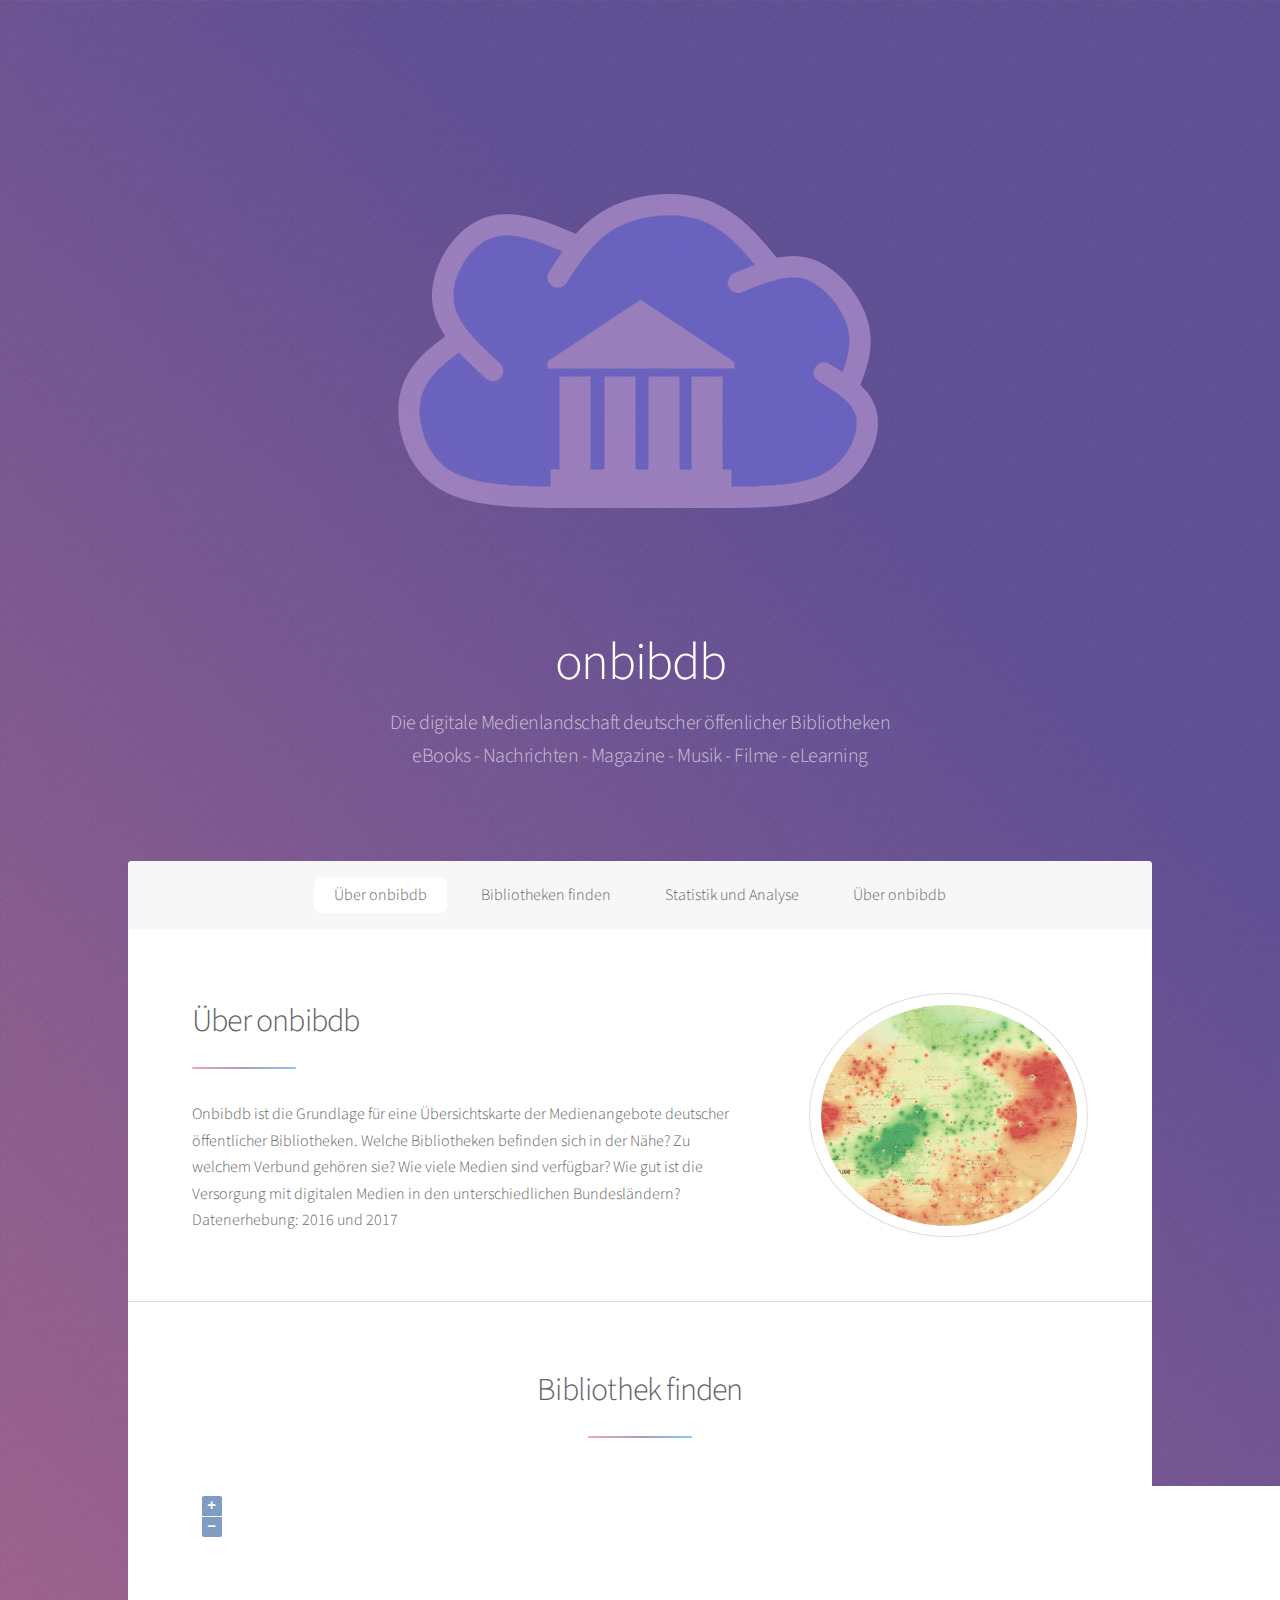
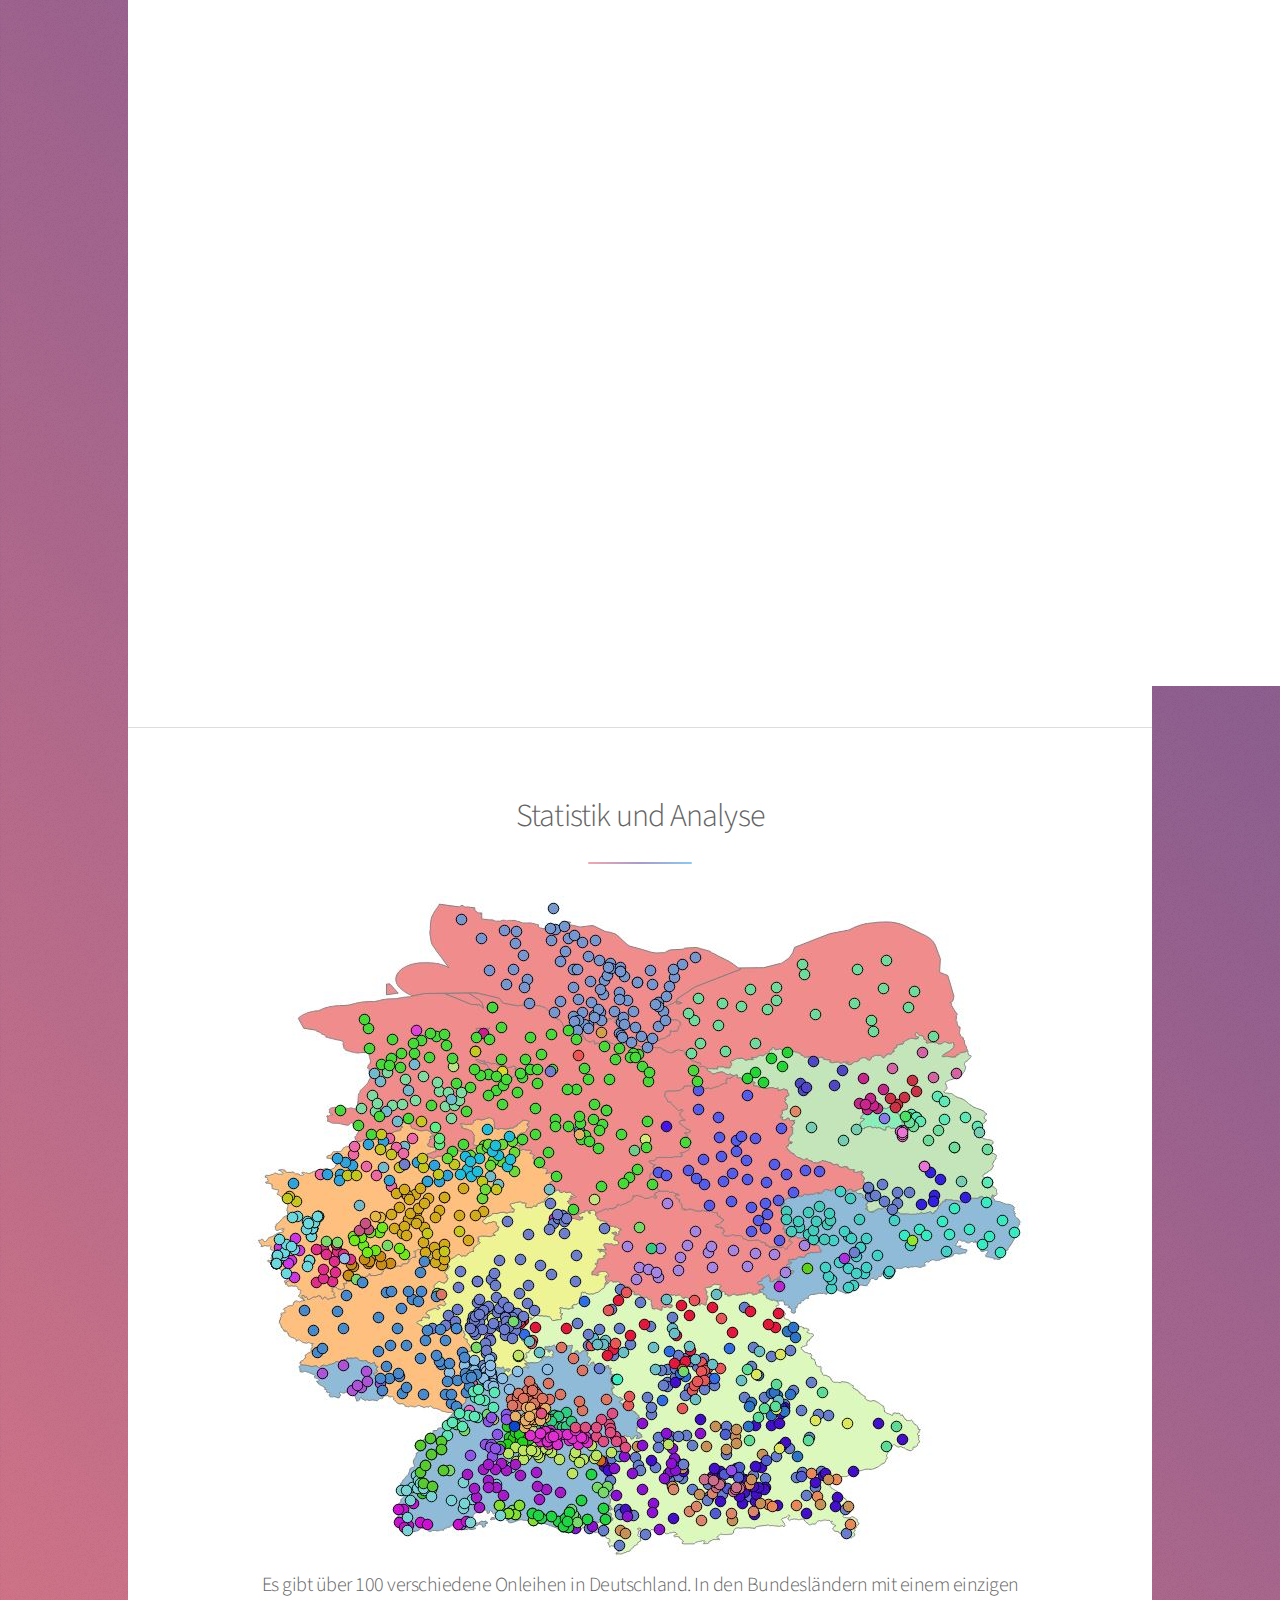
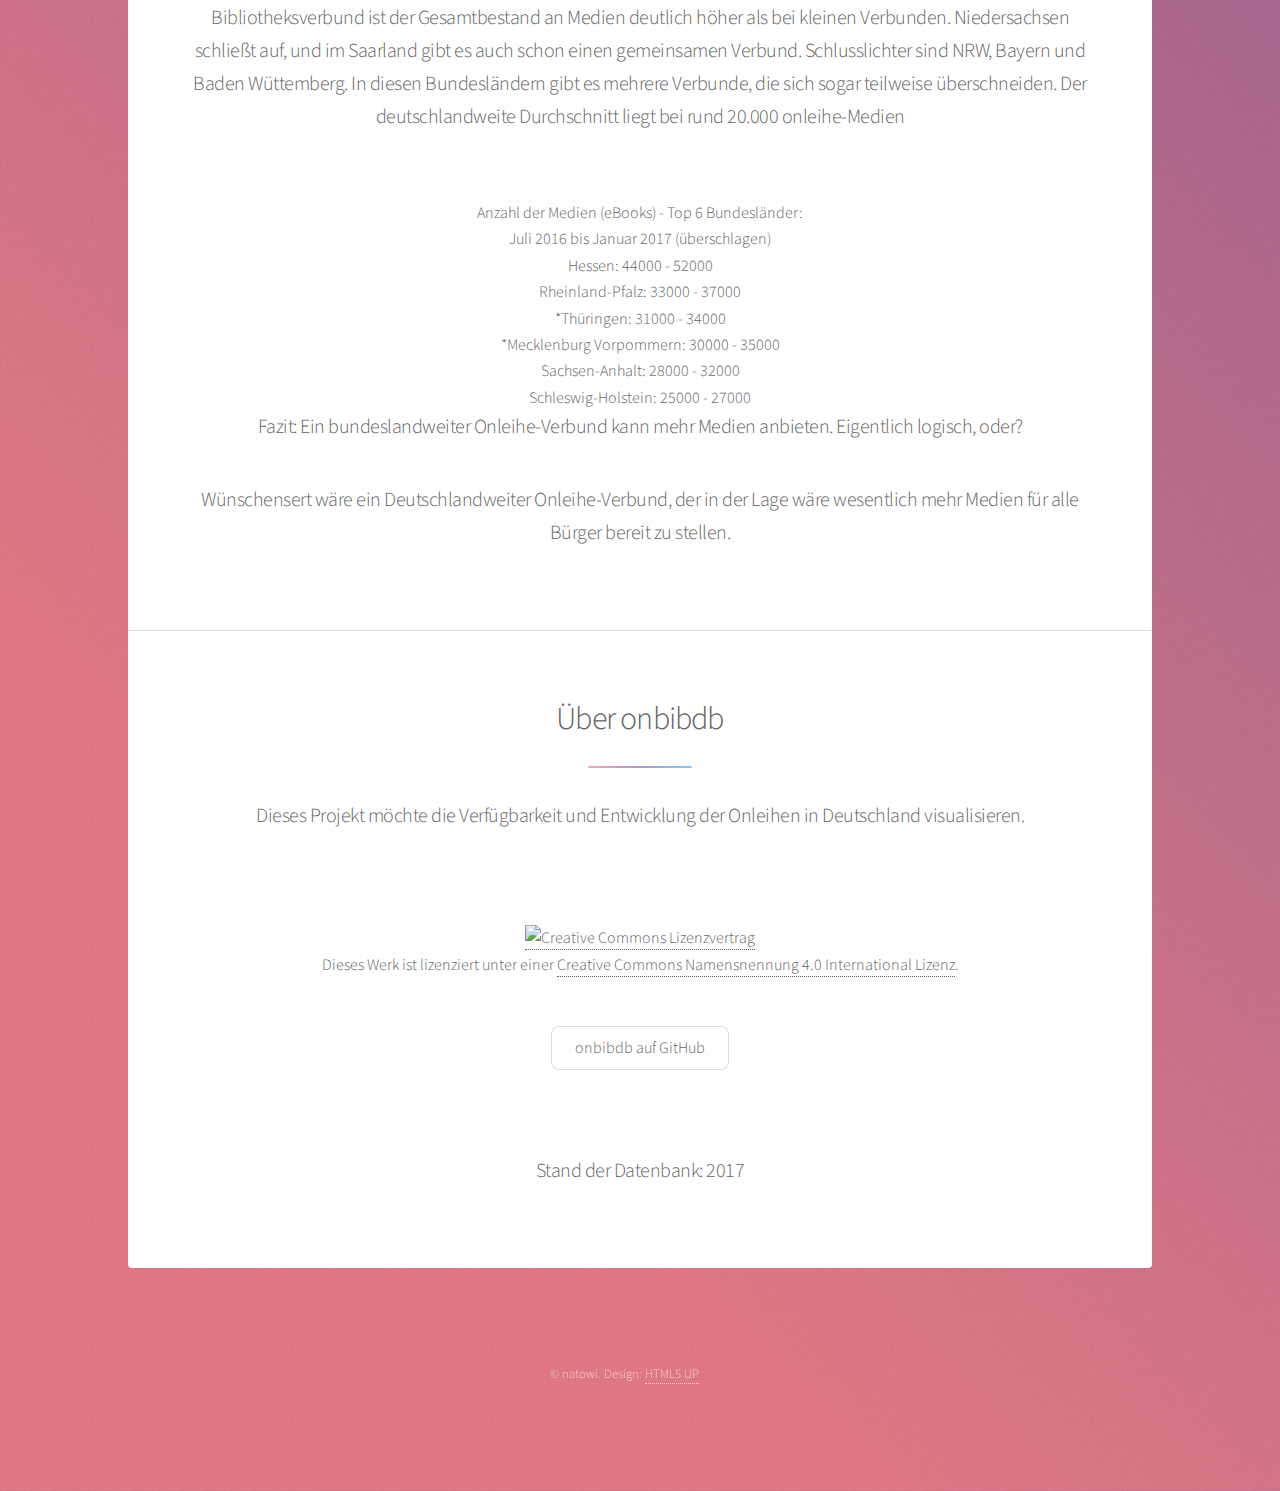
==== commit b88d5ed1: "u" ====
--- a/docs/index.html
+++ b/docs/index.html
@@ -58,7 +58,7 @@
 											<li><a href="makingof.html" class="button">Making of</a></li>
 										</ul>-->
 									</div>
-									<span class="image"><img src="images/pic01.JPG" alt="" /></span>
+									<span class="image"><img src="images/heatmap.png" alt="" /></span>
 								</div>
 							</section>
 
@@ -78,7 +78,7 @@
 									<h2>Statistik und Analyse</h2>
 									
 									<div style="text-align: center;">
-									<span style="text-align: center;"><img src="images/vergleich.JPG" alt="" /></span>
+									<span style="text-align: center;"><img src="images/vergleich.png" alt="" /></span>
 									
 									<p>Es gibt über 100 verschiedene Onleihen in Deutschland.
 In den Bundesländern mit einem einzigen Bibliotheksverbund ist der Gesamtbestand an Medien deutlich höher als bei kleinen Verbunden. Niedersachsen schließt auf, und im Saarland gibt es auch schon einen gemeinsamen Verbund.
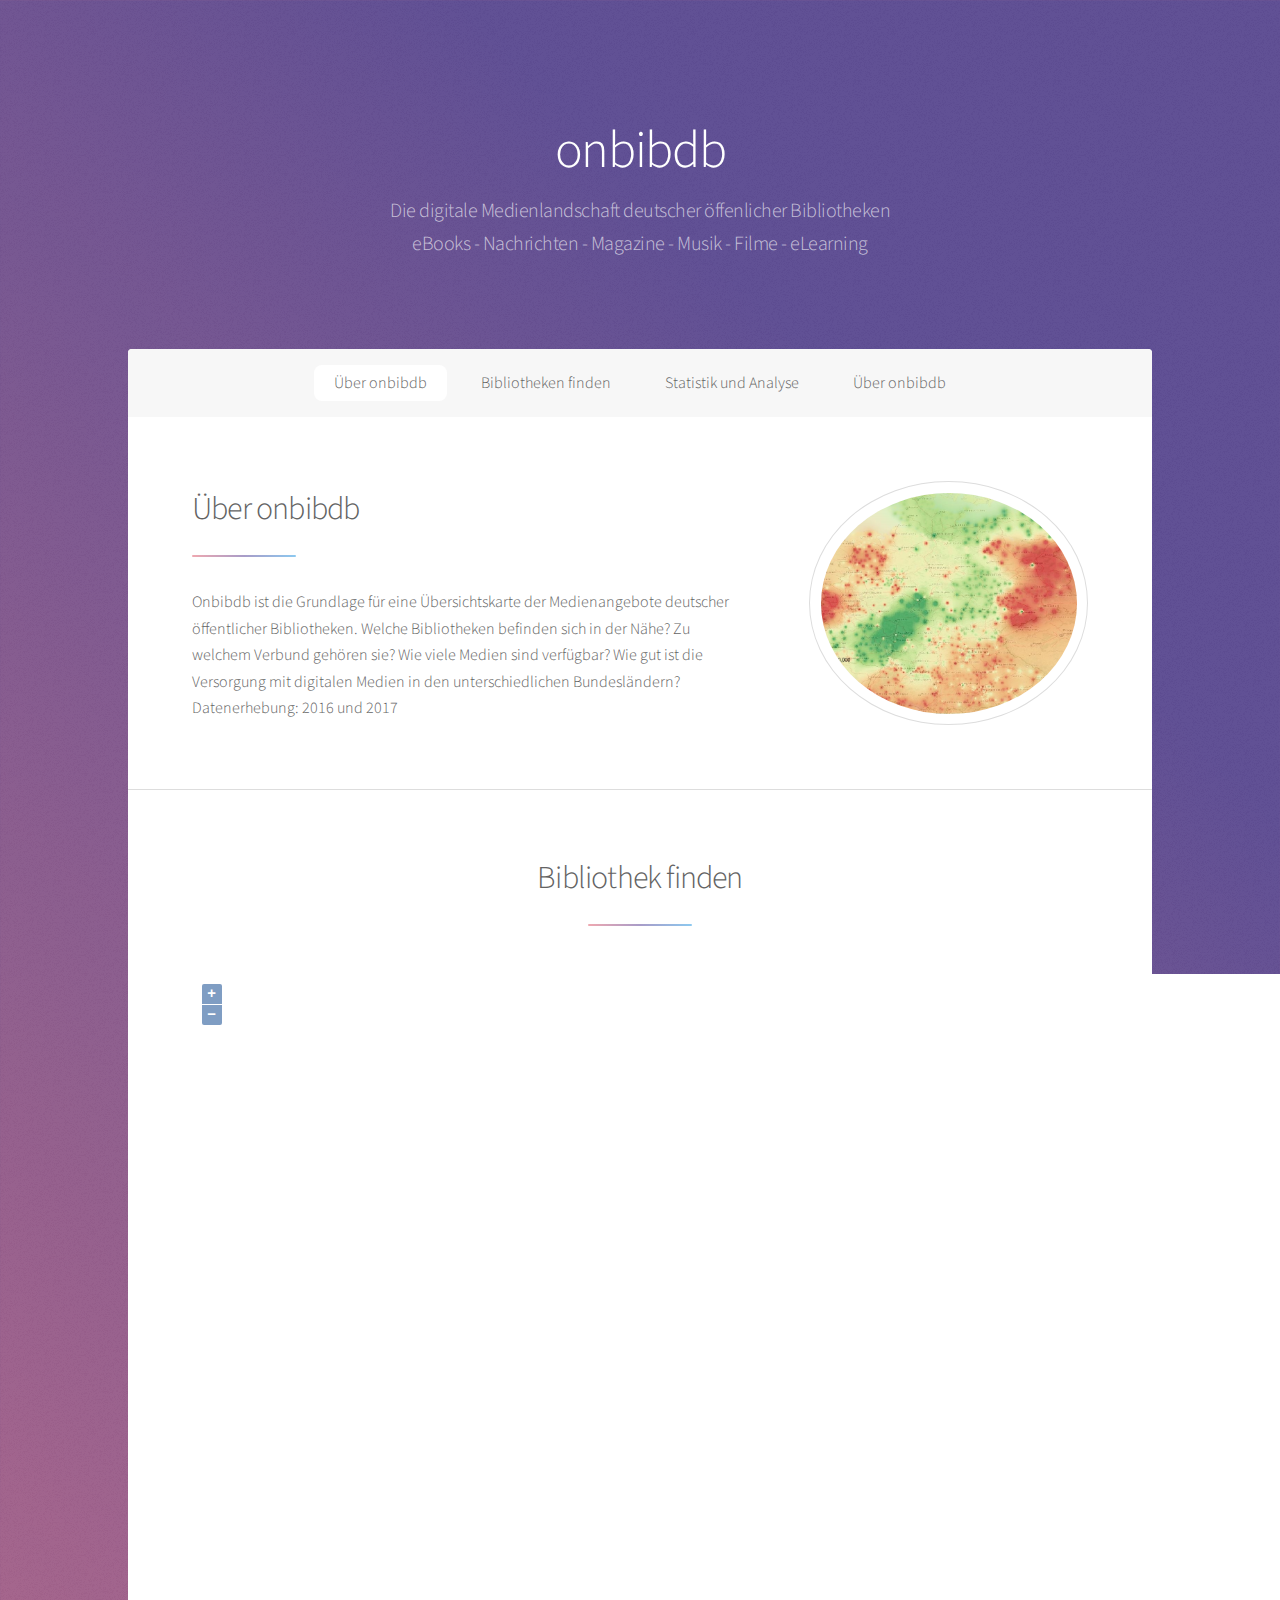
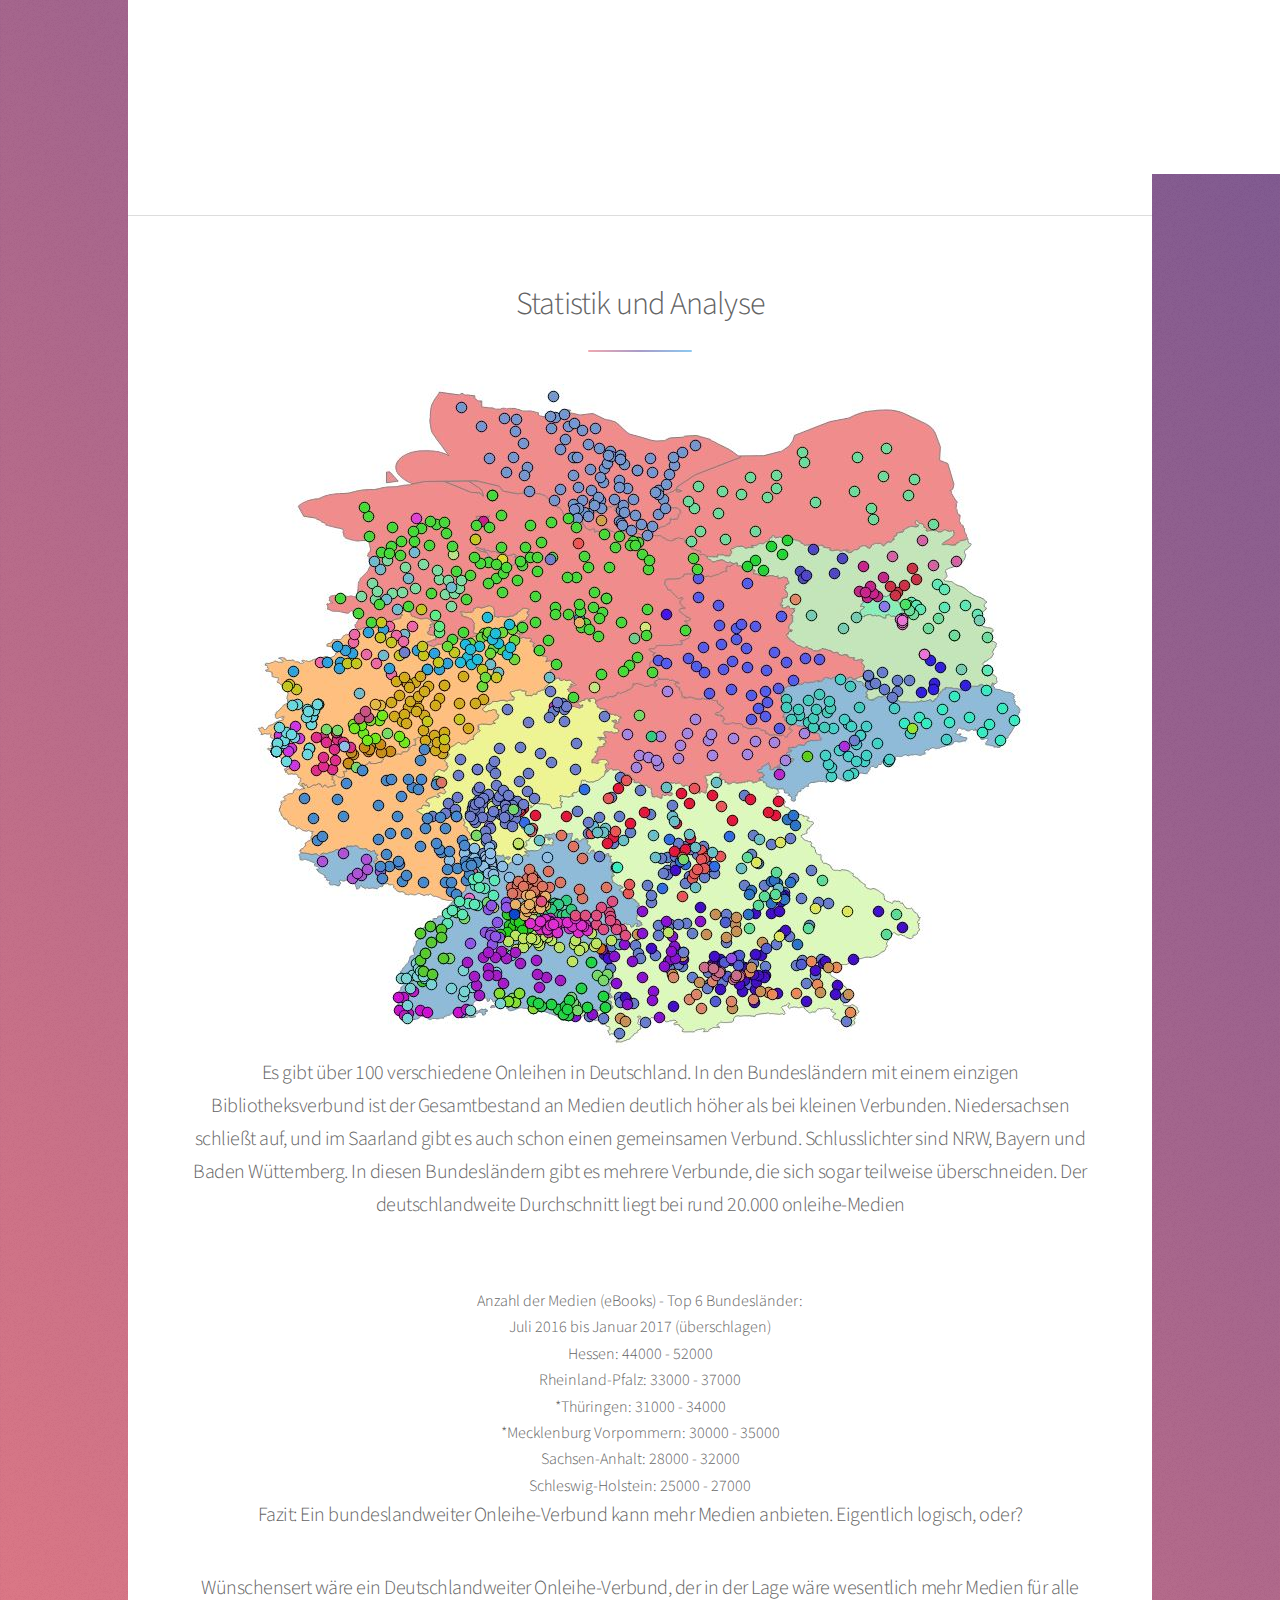
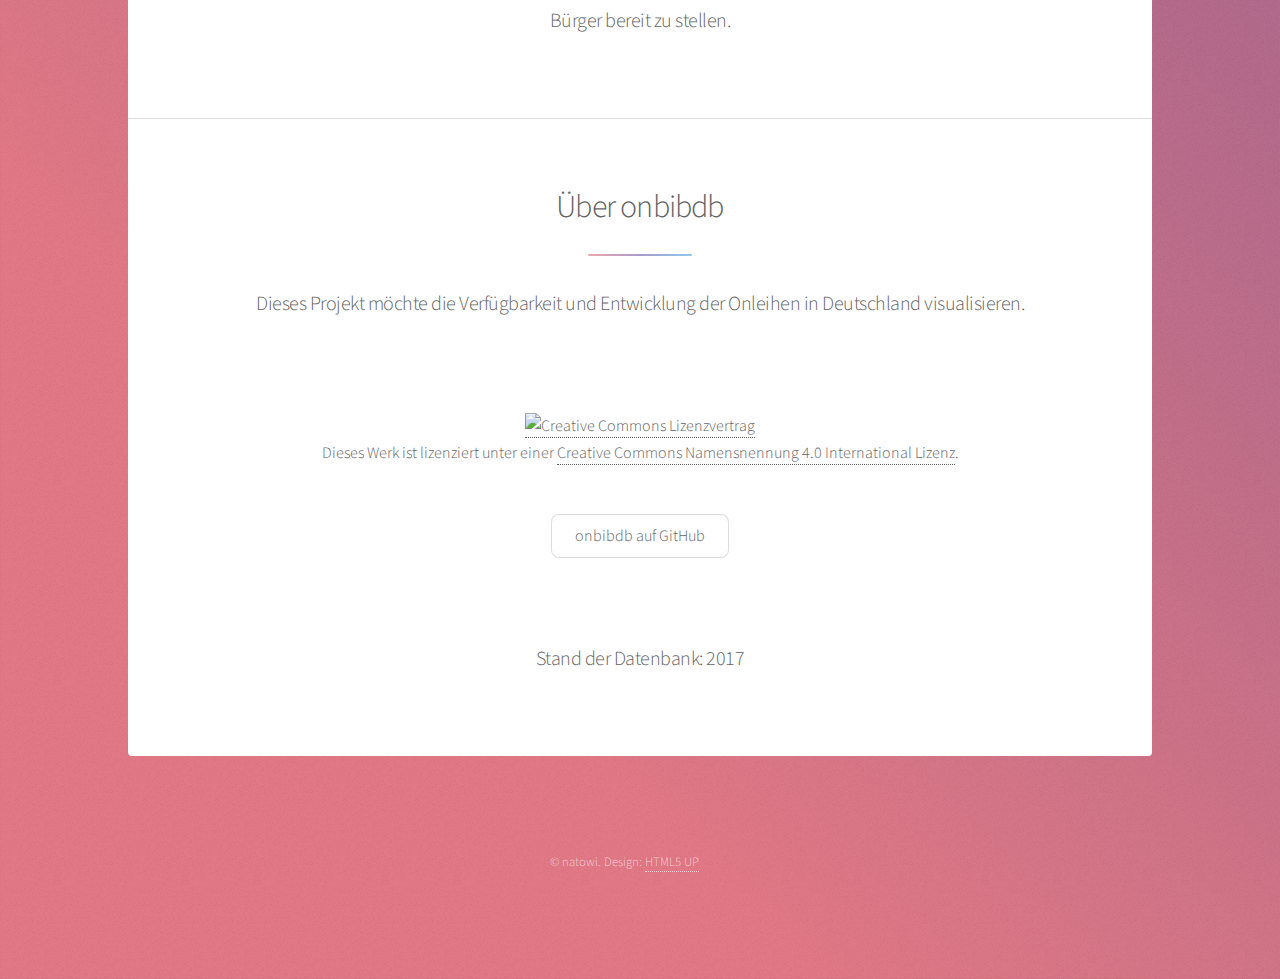
==== commit 493ecc67: "u" ====
--- a/docs/index.html
+++ b/docs/index.html
@@ -25,7 +25,7 @@
 
 				<!-- Header -->
 					<header id="header" class="alt">
-						<span class="logo"><img src="images/on-bib1.png" alt="" /></span>
+						<span class="logo"><img src="https://github.com/natowi/onbibdb/blob/master/docs/images/heatmap.png" alt="" /></span>
 						<h1>onbibdb</h1>
 						<p>Die digitale Medienlandschaft deutscher öffenlicher Bibliotheken<br />
 						eBooks - Nachrichten - Magazine - Musik - Filme - eLearning</p>
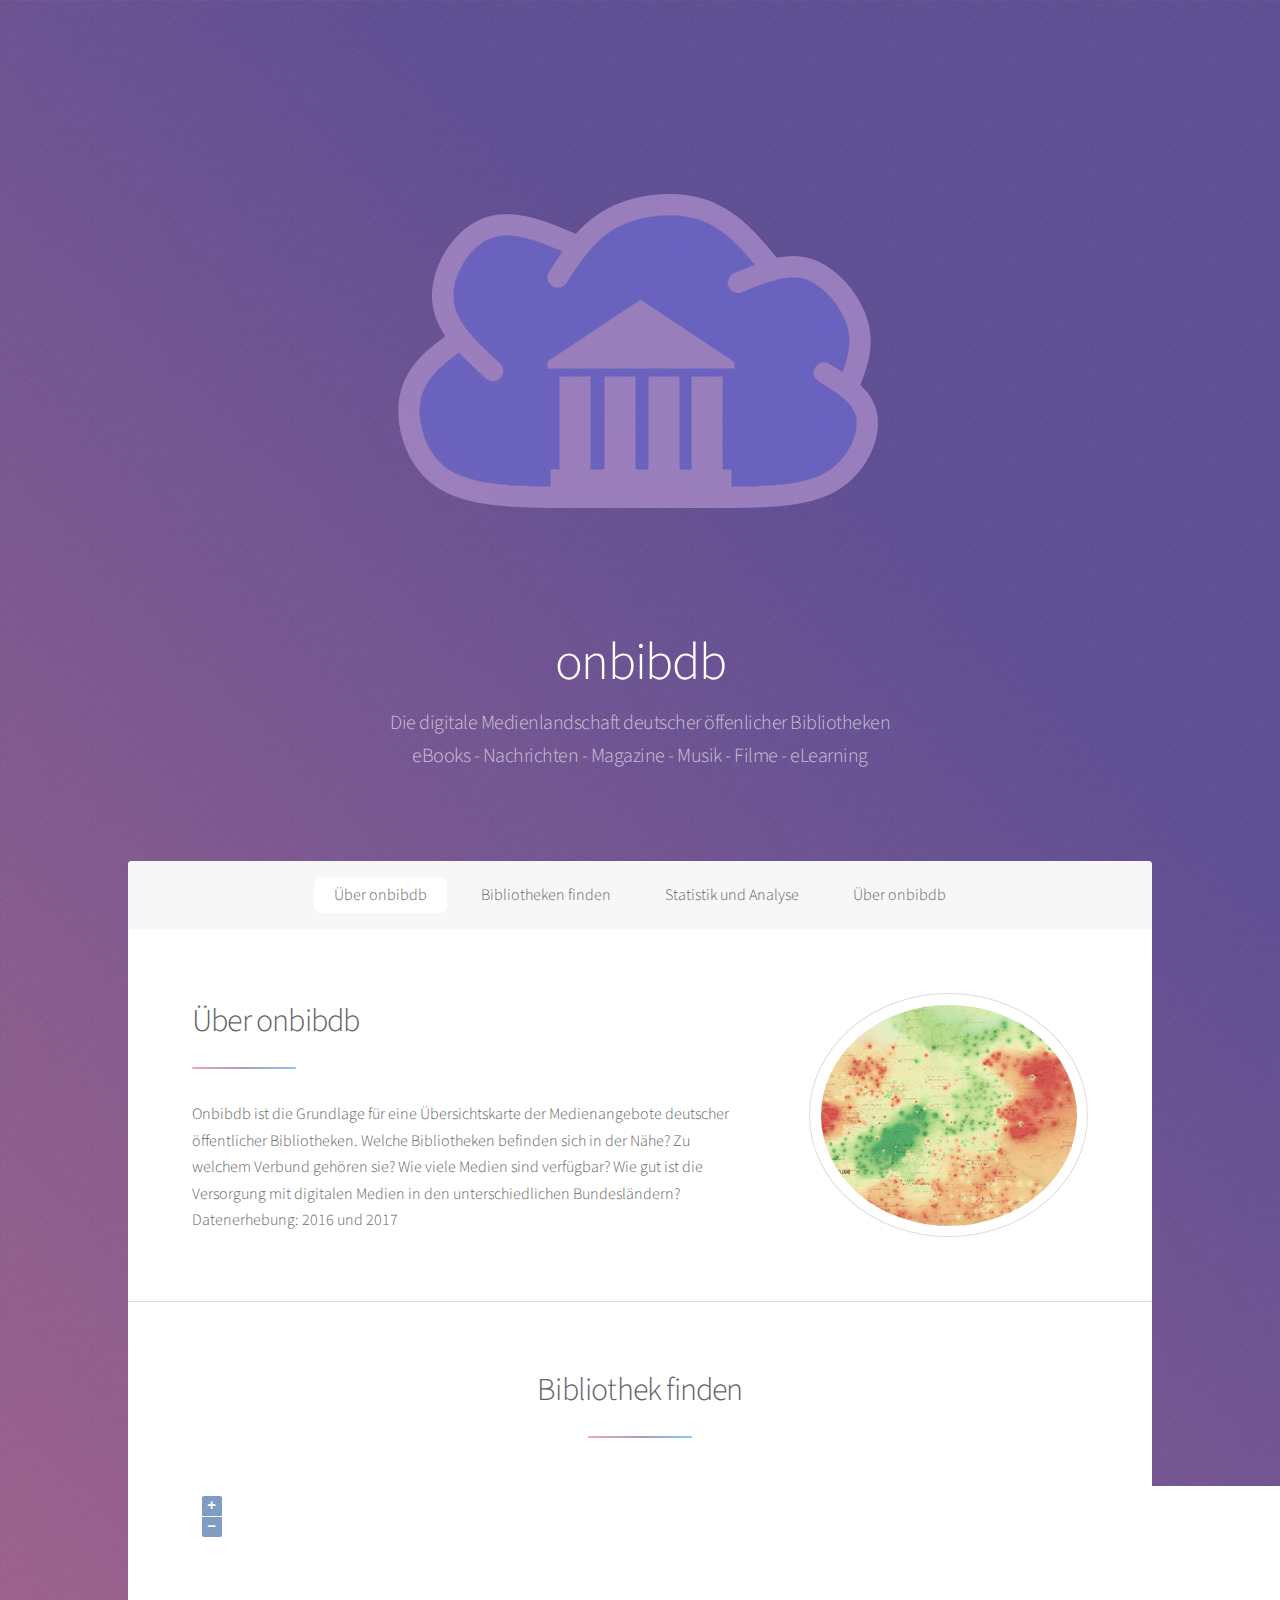
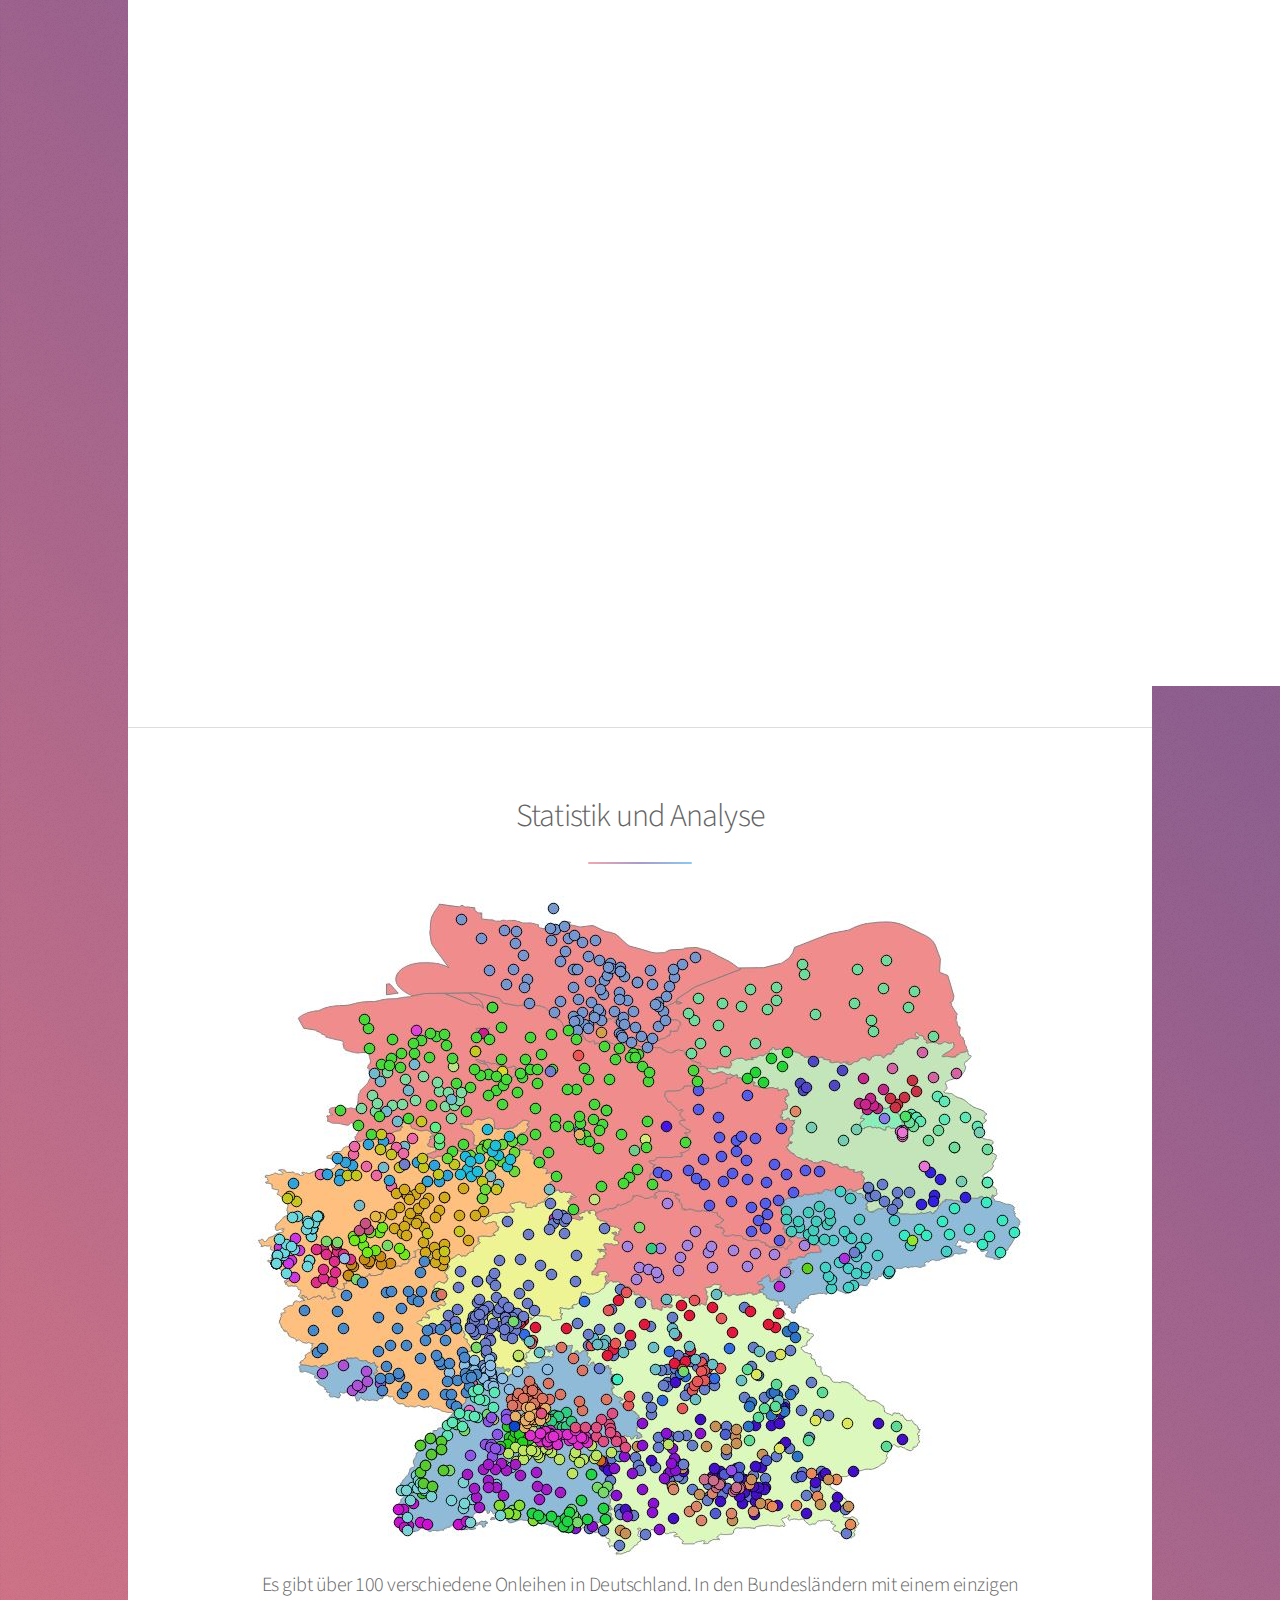
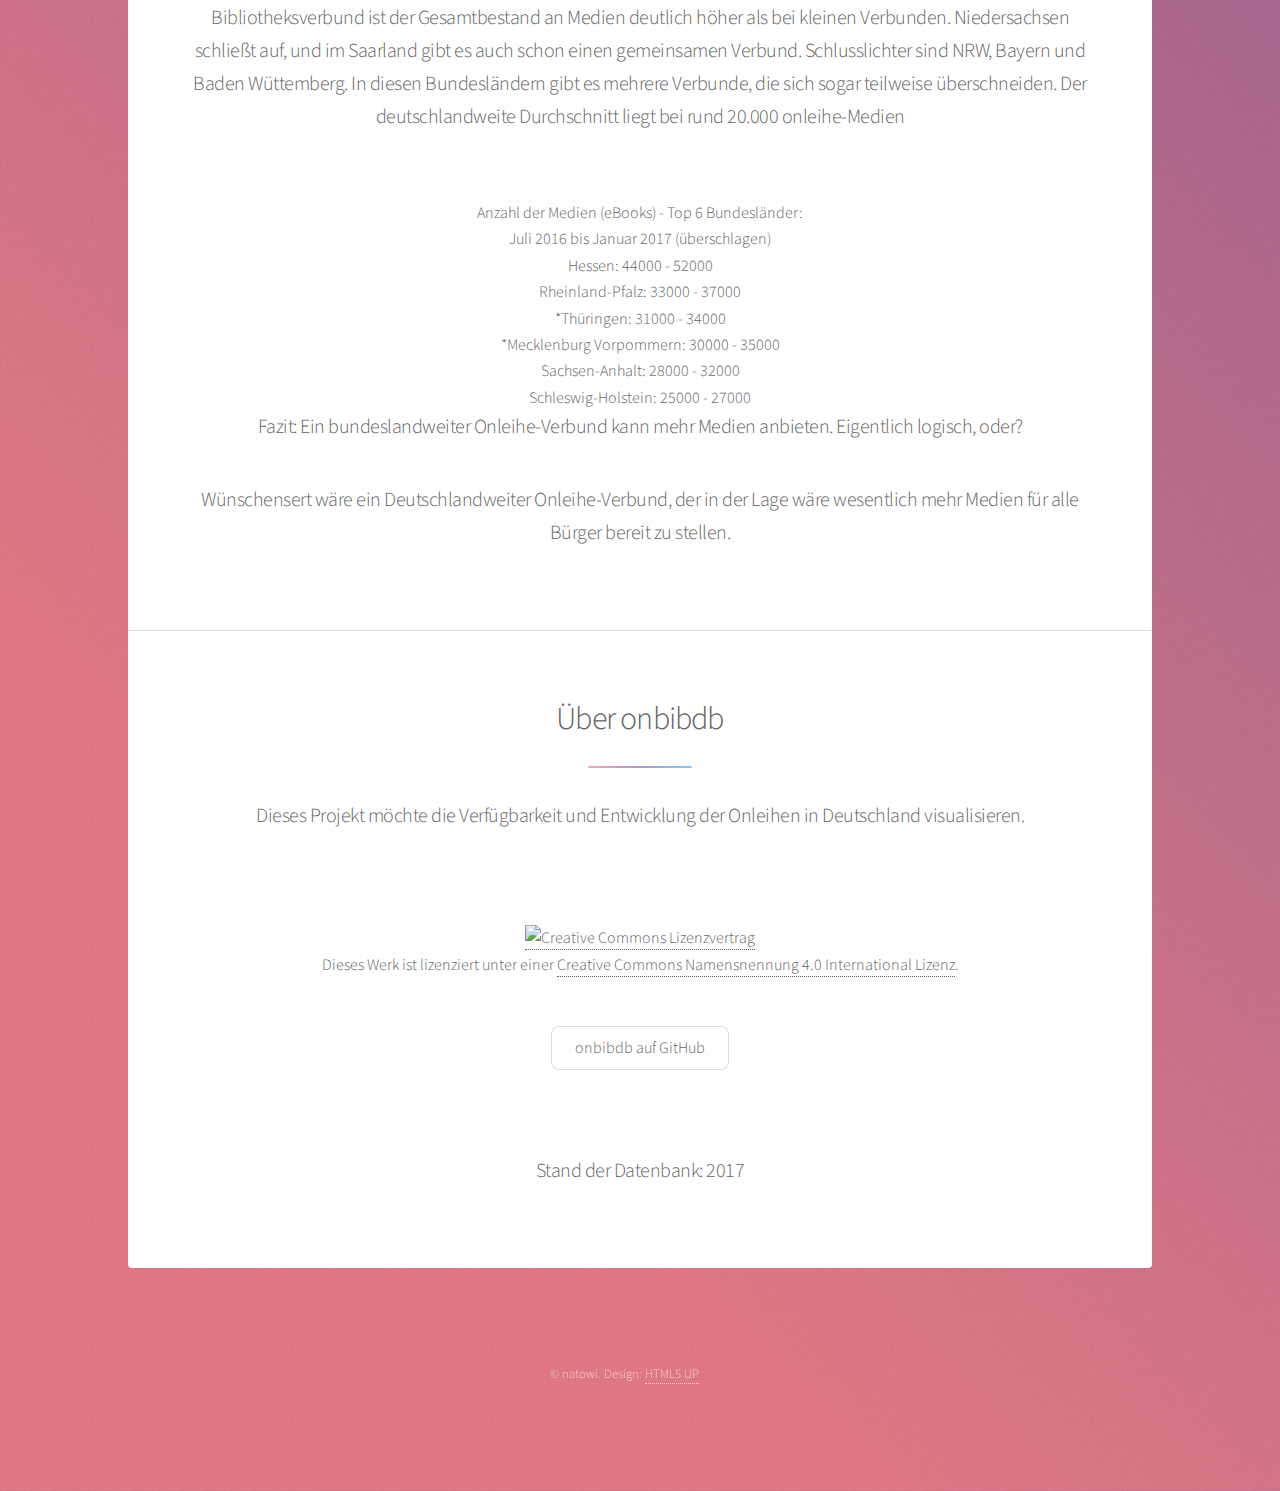
==== commit 24027ac3: "update" ====
--- a/docs/index.html
+++ b/docs/index.html
@@ -25,7 +25,7 @@
 
 				<!-- Header -->
 					<header id="header" class="alt">
-						<span class="logo"><img src="https://github.com/natowi/onbibdb/blob/master/docs/images/heatmap.png" alt="" /></span>
+						<span class="logo"><img src="images/on-bib1.png" alt="" /></span>
 						<h1>onbibdb</h1>
 						<p>Die digitale Medienlandschaft deutscher öffenlicher Bibliotheken<br />
 						eBooks - Nachrichten - Magazine - Musik - Filme - eLearning</p>
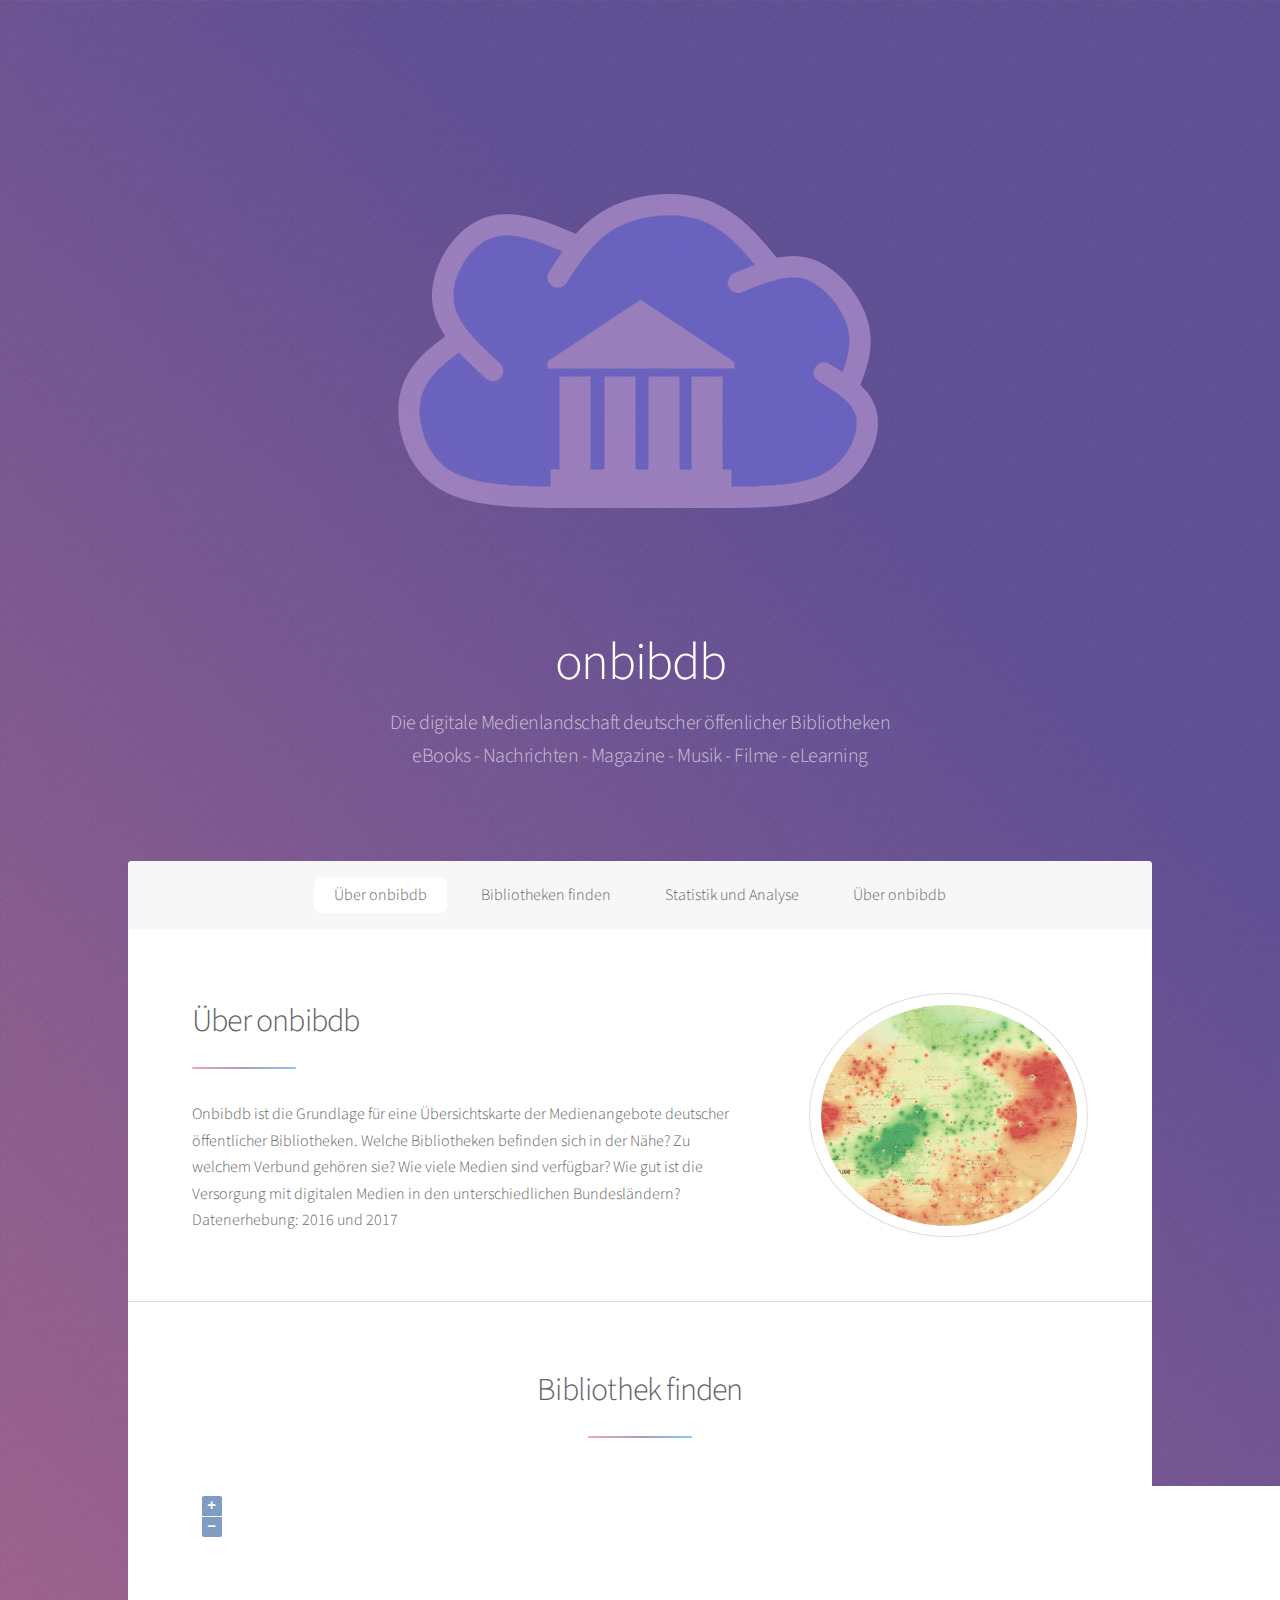
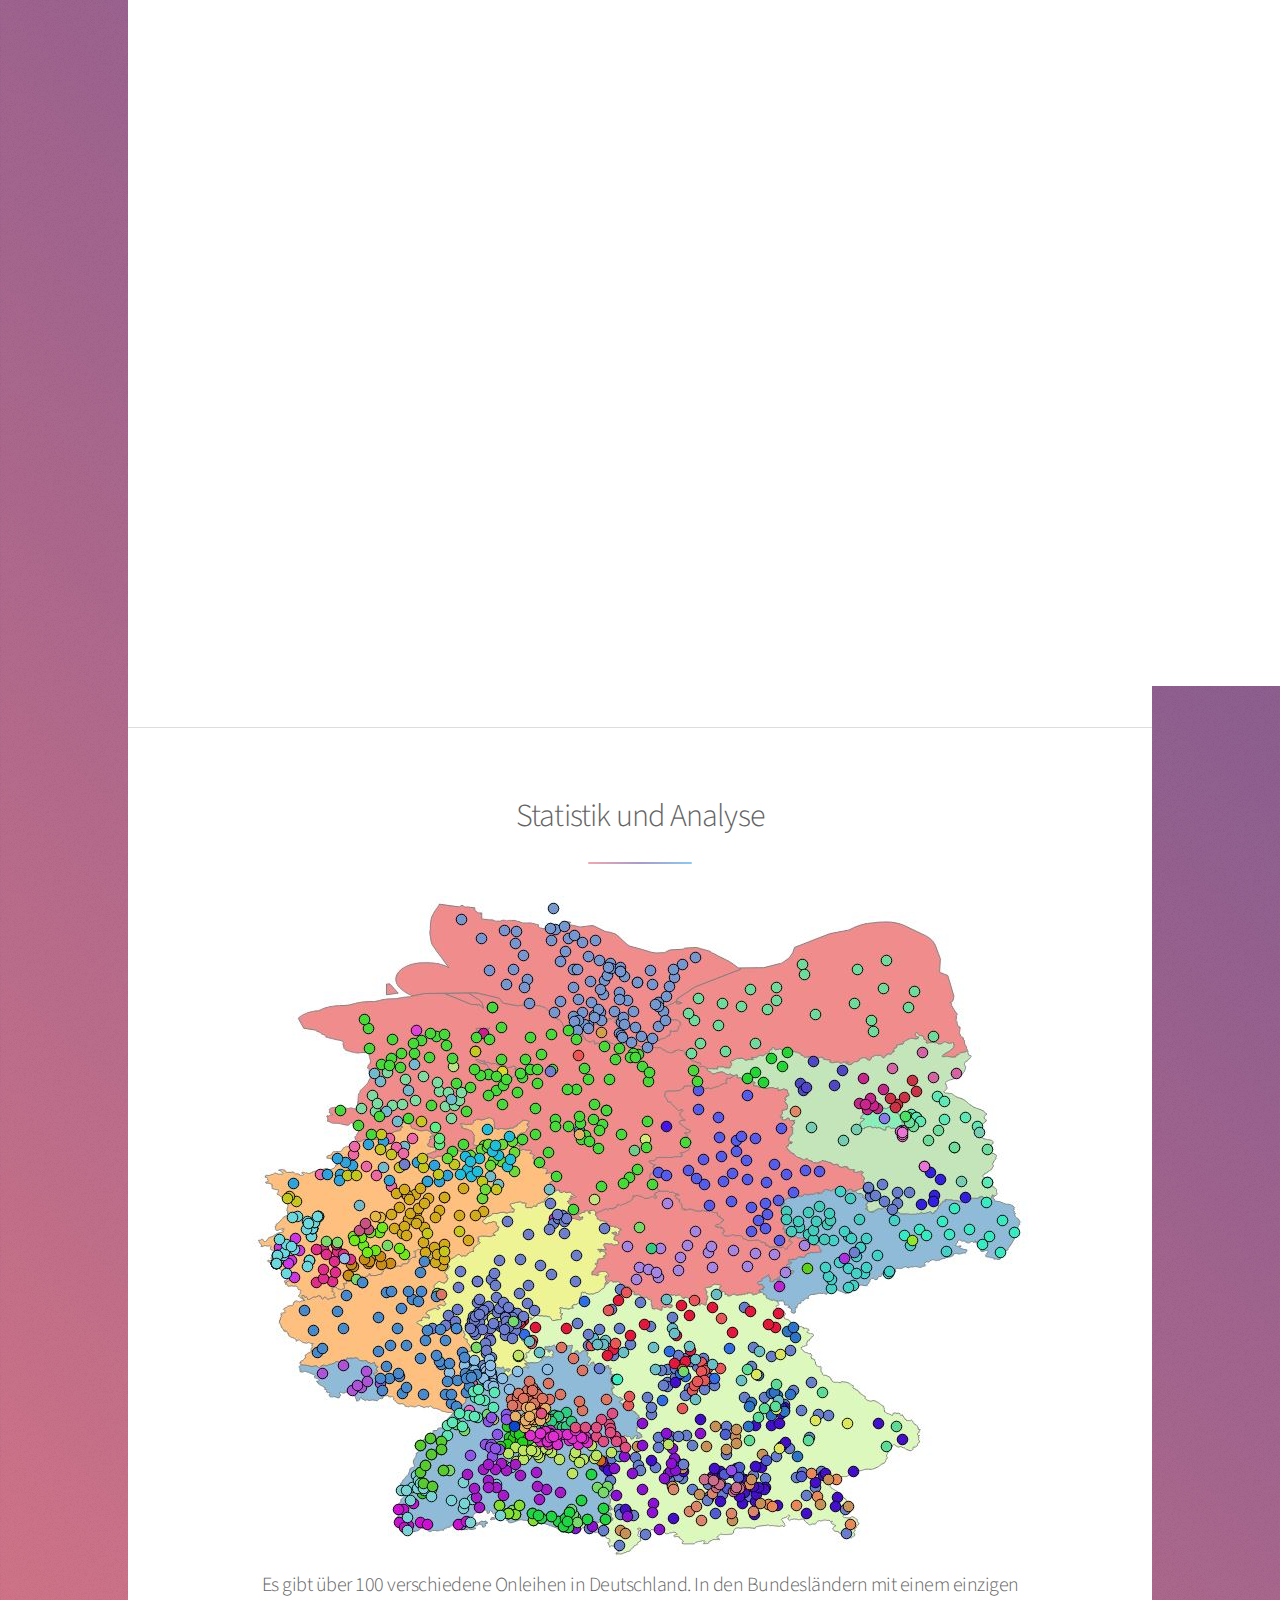
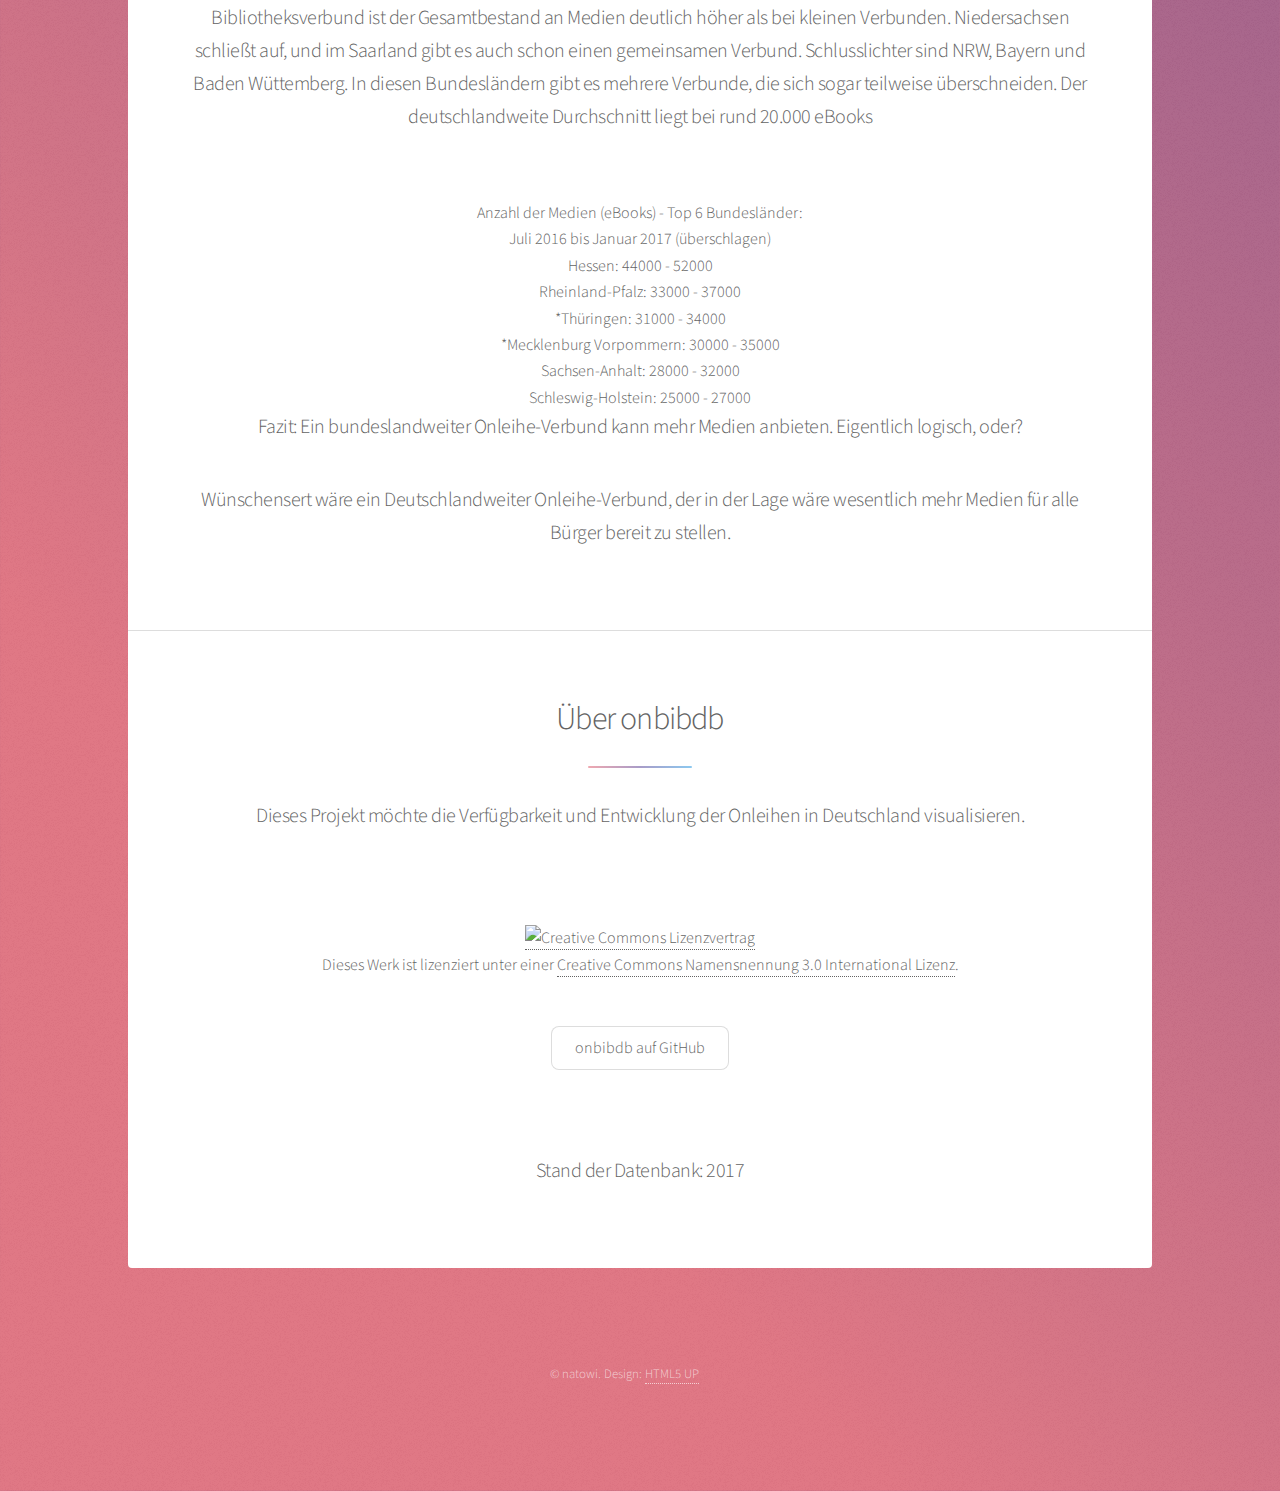
==== commit 91dca038: "up" ====
--- a/docs/index.html
+++ b/docs/index.html
@@ -53,7 +53,8 @@
 										</header>
 										<p>Onbibdb ist die Grundlage für eine Übersichtskarte der Medienangebote deutscher öffentlicher Bibliotheken.
 										Welche Bibliotheken befinden sich in der Nähe? Zu welchem Verbund gehören sie? Wie viele Medien sind verfügbar?
-										Wie gut ist die Versorgung mit digitalen Medien in den unterschiedlichen Bundesländern? Datenerhebung: 2016 und 2017</p>
+										Wie gut ist die Versorgung mit digitalen Medien in den unterschiedlichen Bundesländern?
+										Datenerhebung: 2016 und 2017</p>
 										<!--<ul class="actions">
 											<li><a href="makingof.html" class="button">Making of</a></li>
 										</ul>-->
@@ -82,7 +83,7 @@
 									
 									<p>Es gibt über 100 verschiedene Onleihen in Deutschland.
 In den Bundesländern mit einem einzigen Bibliotheksverbund ist der Gesamtbestand an Medien deutlich höher als bei kleinen Verbunden. Niedersachsen schließt auf, und im Saarland gibt es auch schon einen gemeinsamen Verbund.
-Schlusslichter sind NRW, Bayern und Baden Wüttemberg. In diesen Bundesländern gibt es mehrere Verbunde, die sich sogar teilweise überschneiden. Der deutschlandweite Durchschnitt liegt bei rund 20.000 onleihe-Medien</p>
+Schlusslichter sind NRW, Bayern und Baden Wüttemberg. In diesen Bundesländern gibt es mehrere Verbunde, die sich sogar teilweise überschneiden. Der deutschlandweite Durchschnitt liegt bei rund 20.000 eBooks</p>
 
 <br>Anzahl der Medien (eBooks) - Top 6 Bundesländer:
 <br>Juli 2016 bis Januar 2017 (überschlagen)
@@ -108,7 +109,7 @@
 									<h2>Über onbibdb</h2>
 									<p>Dieses Projekt möchte die Verfügbarkeit und Entwicklung der Onleihen in Deutschland visualisieren.</p>
 						<br></br>			
-<a rel="license" href="http://creativecommons.org/licenses/by/4.0/"><img alt="Creative Commons Lizenzvertrag" style="border-width:0" src="https://i.creativecommons.org/l/by/4.0/88x31.png" /></a><br />Dieses Werk ist lizenziert unter einer <a rel="license" href="http://creativecommons.org/licenses/by/4.0/">Creative Commons Namensnennung 4.0 International Lizenz</a>.
+<a rel="license" href="http://creativecommons.org/licenses/by/3.0/"><img alt="Creative Commons Lizenzvertrag" style="border-width:0" src="https://i.creativecommons.org/l/by/3.0/88x31.png" /></a><br />Dieses Werk ist lizenziert unter einer <a rel="license" href="http://creativecommons.org/licenses/by/3.0/">Creative Commons Namensnennung 3.0 International Lizenz</a>.
 
 <footer class="major">
 									<ul class="actions">
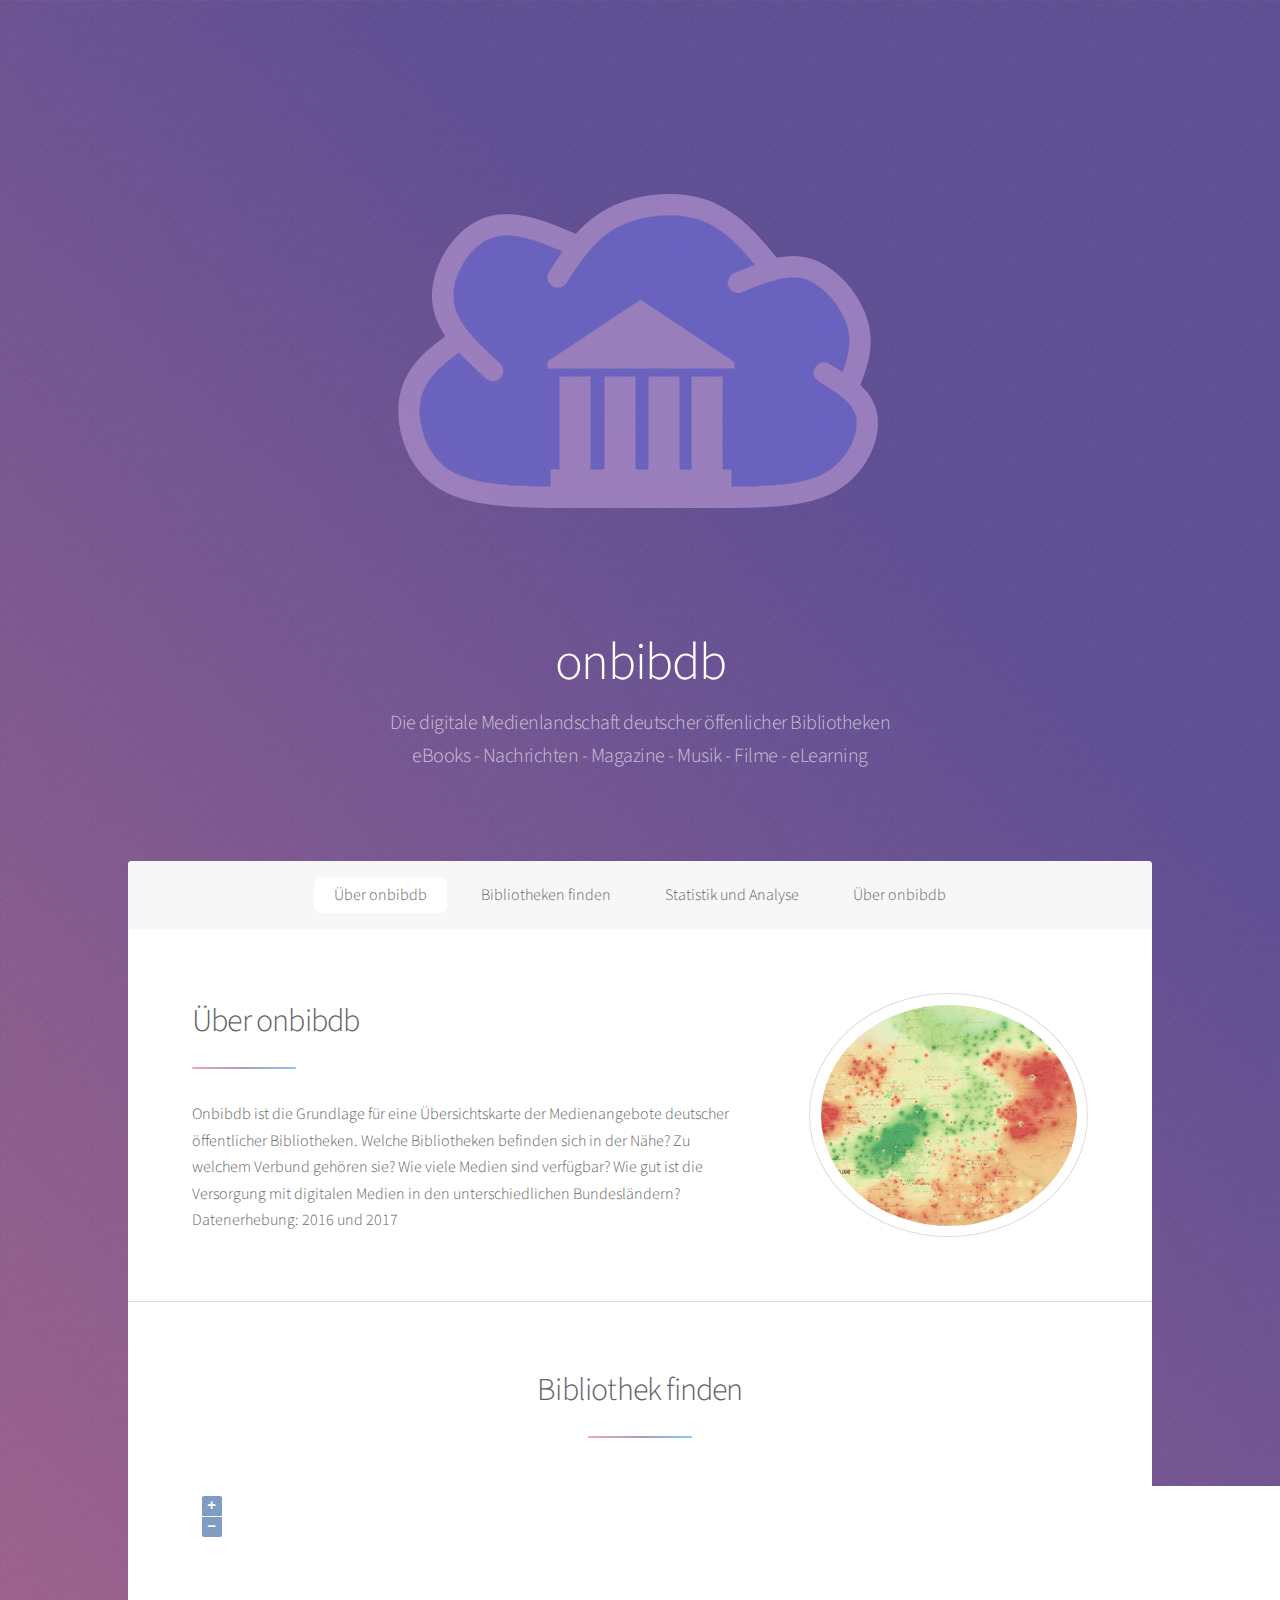
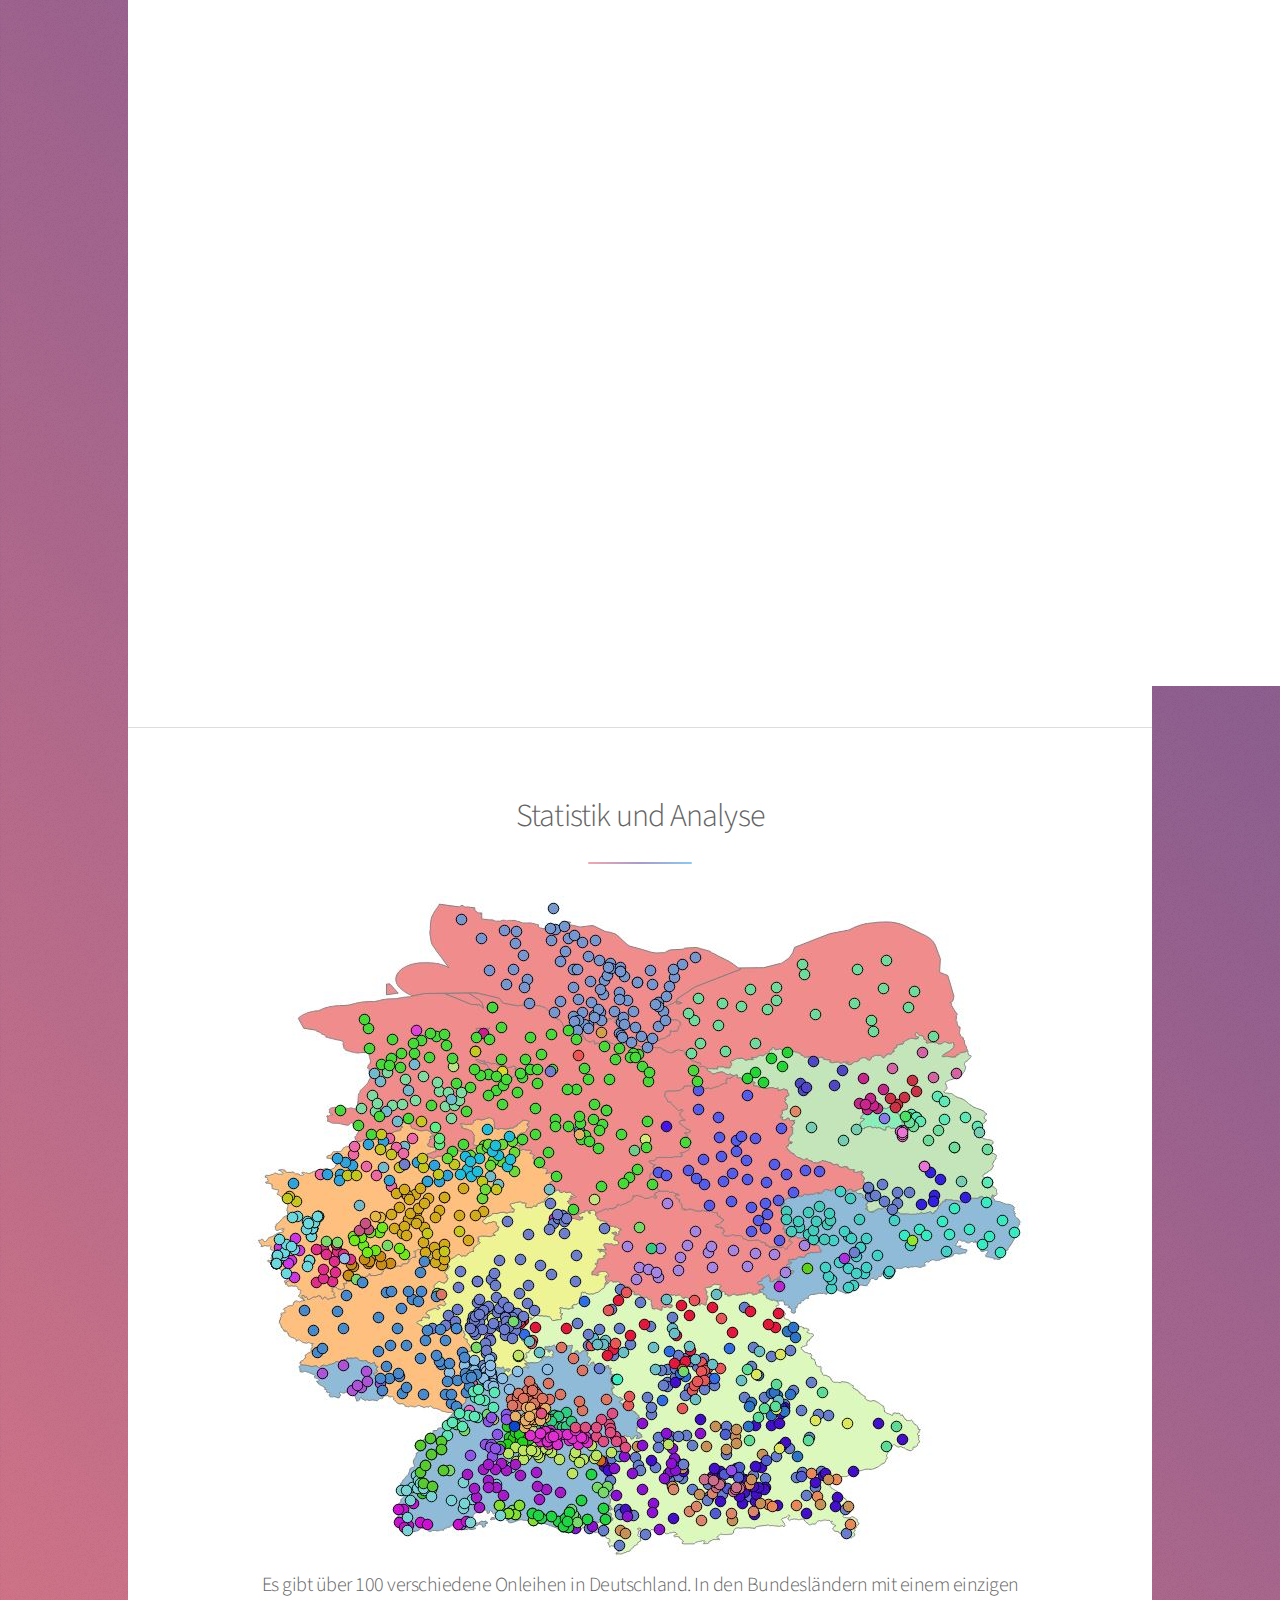
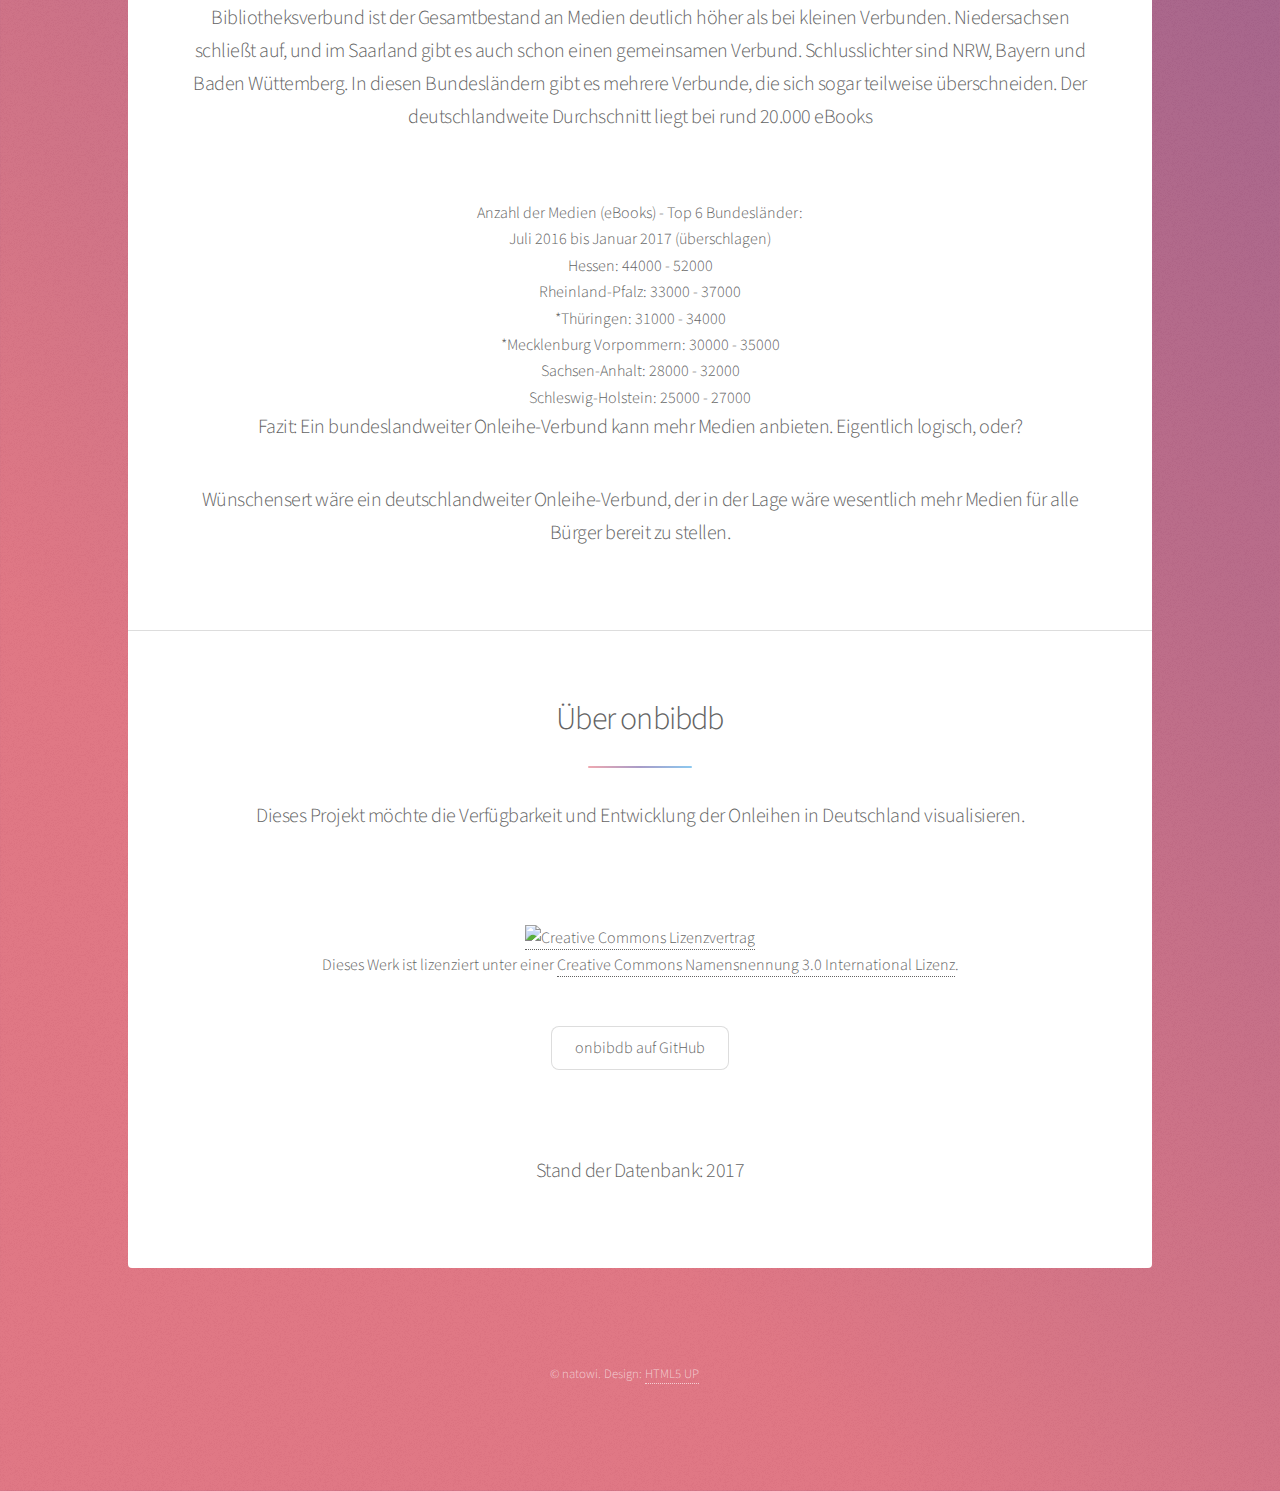
==== commit 3c4d5f07: "u" ====
--- a/docs/index.html
+++ b/docs/index.html
@@ -98,7 +98,7 @@
 
 									<p>Fazit: Ein bundeslandweiter Onleihe-Verbund kann mehr Medien anbieten. Eigentlich logisch, oder?</p>
 									
-									<p>Wünschensert wäre ein Deutschlandweiter Onleihe-Verbund, der in der Lage wäre wesentlich mehr Medien für alle Bürger bereit zu stellen.</p>
+									<p>Wünschensert wäre ein deutschlandweiter Onleihe-Verbund, der in der Lage wäre wesentlich mehr Medien für alle Bürger bereit zu stellen.</p>
 								</header>
 								
 							</section>
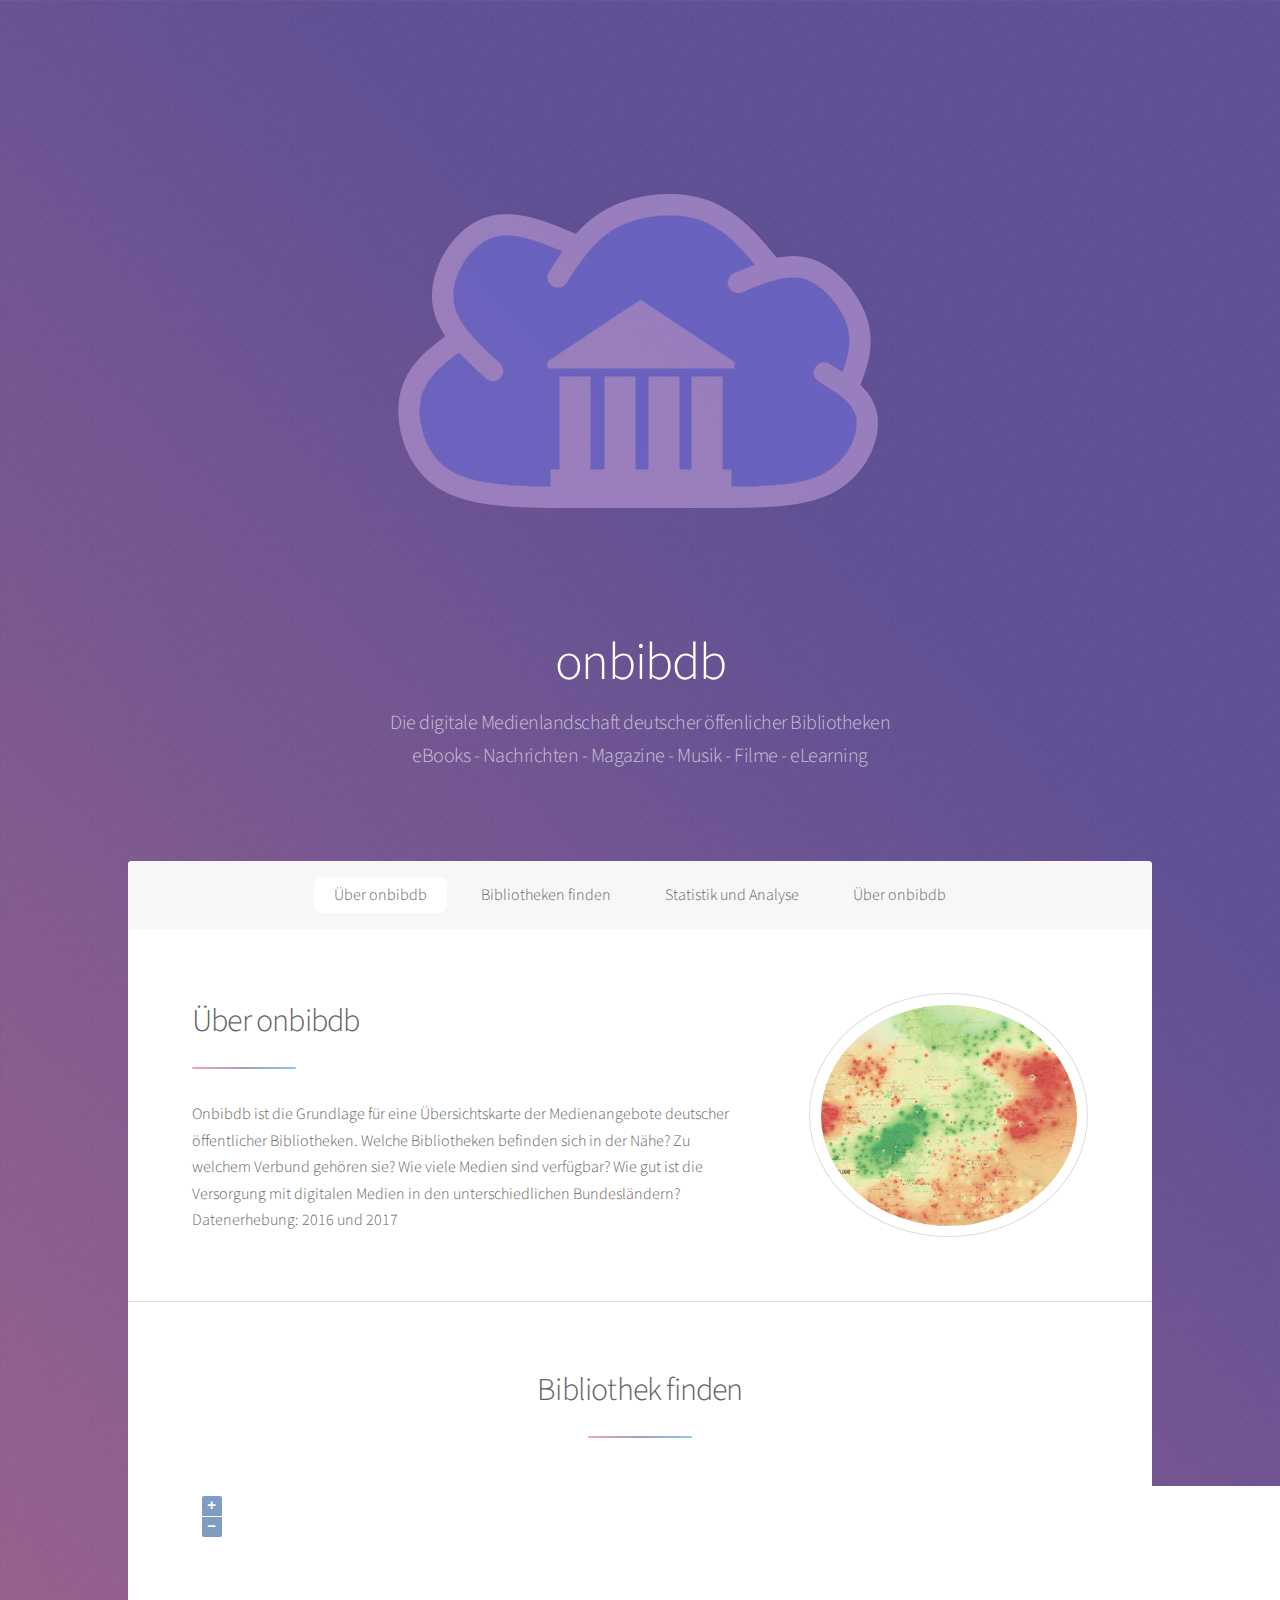
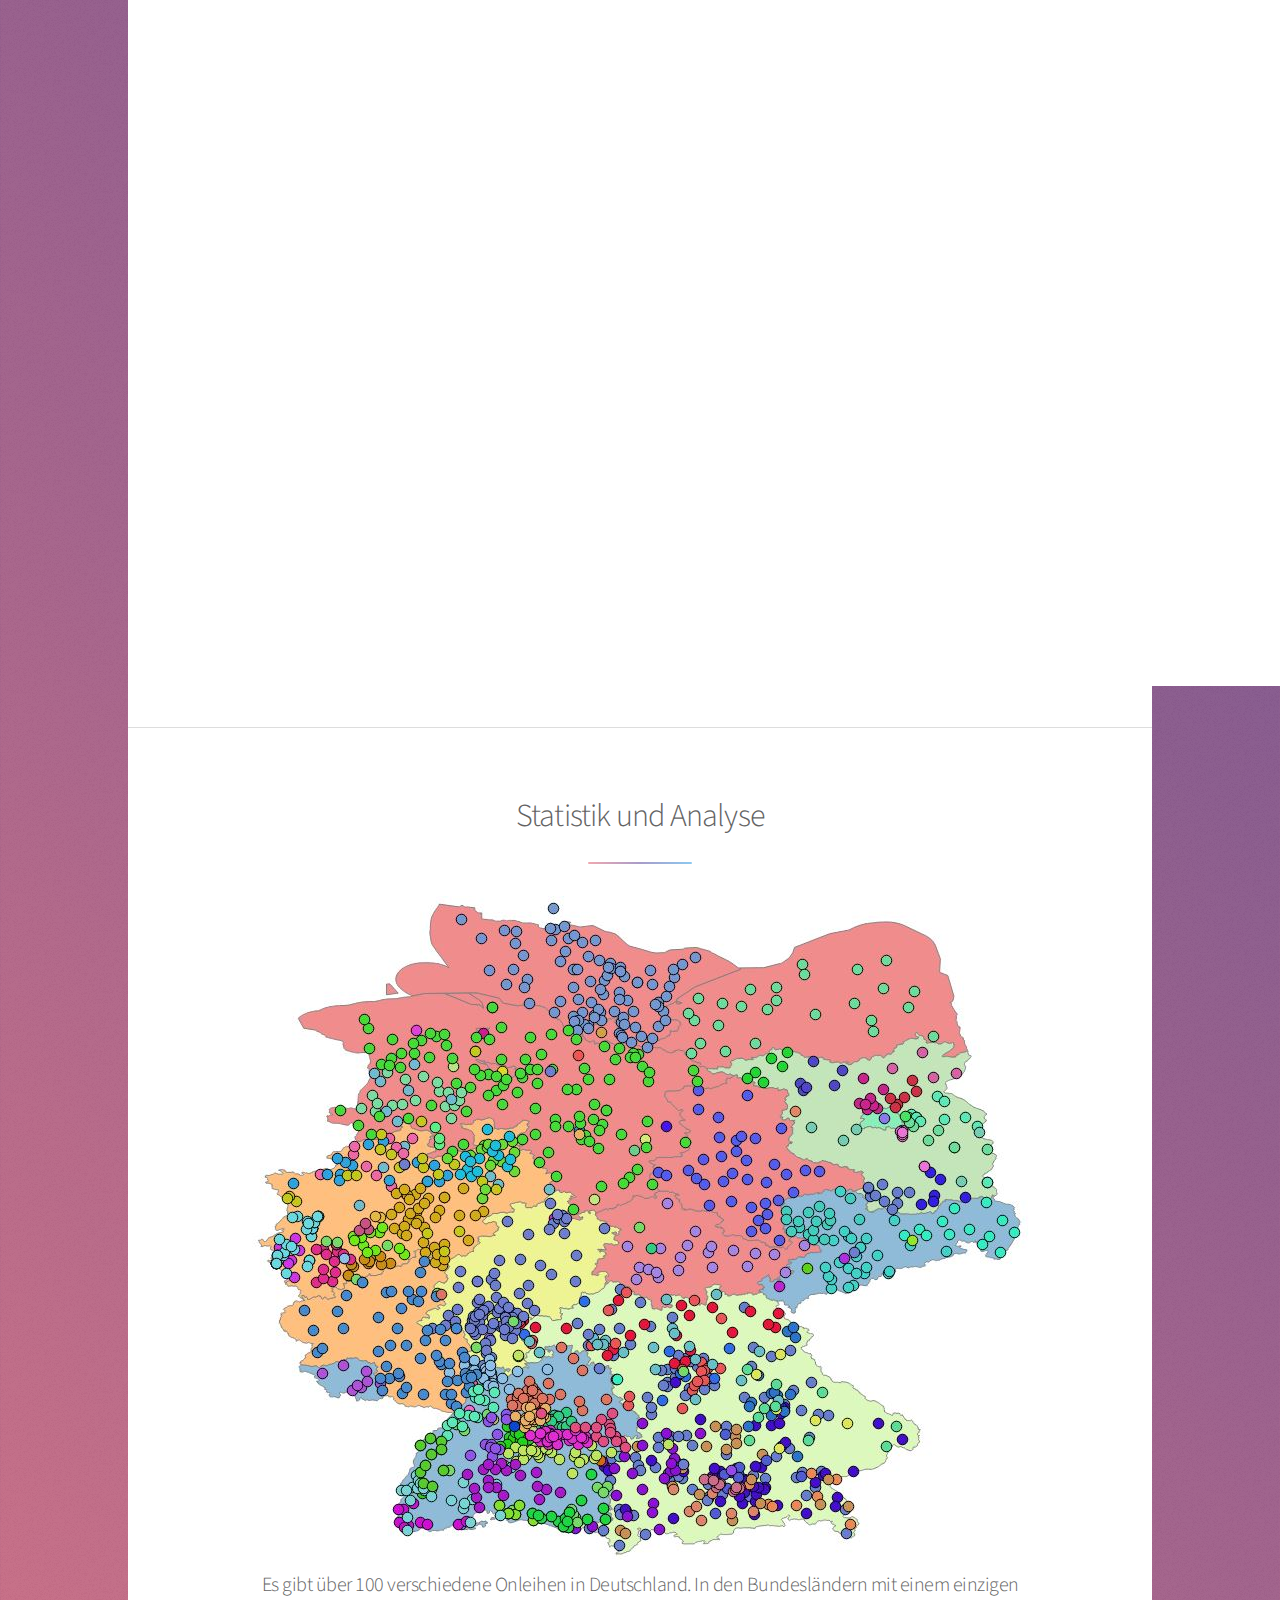
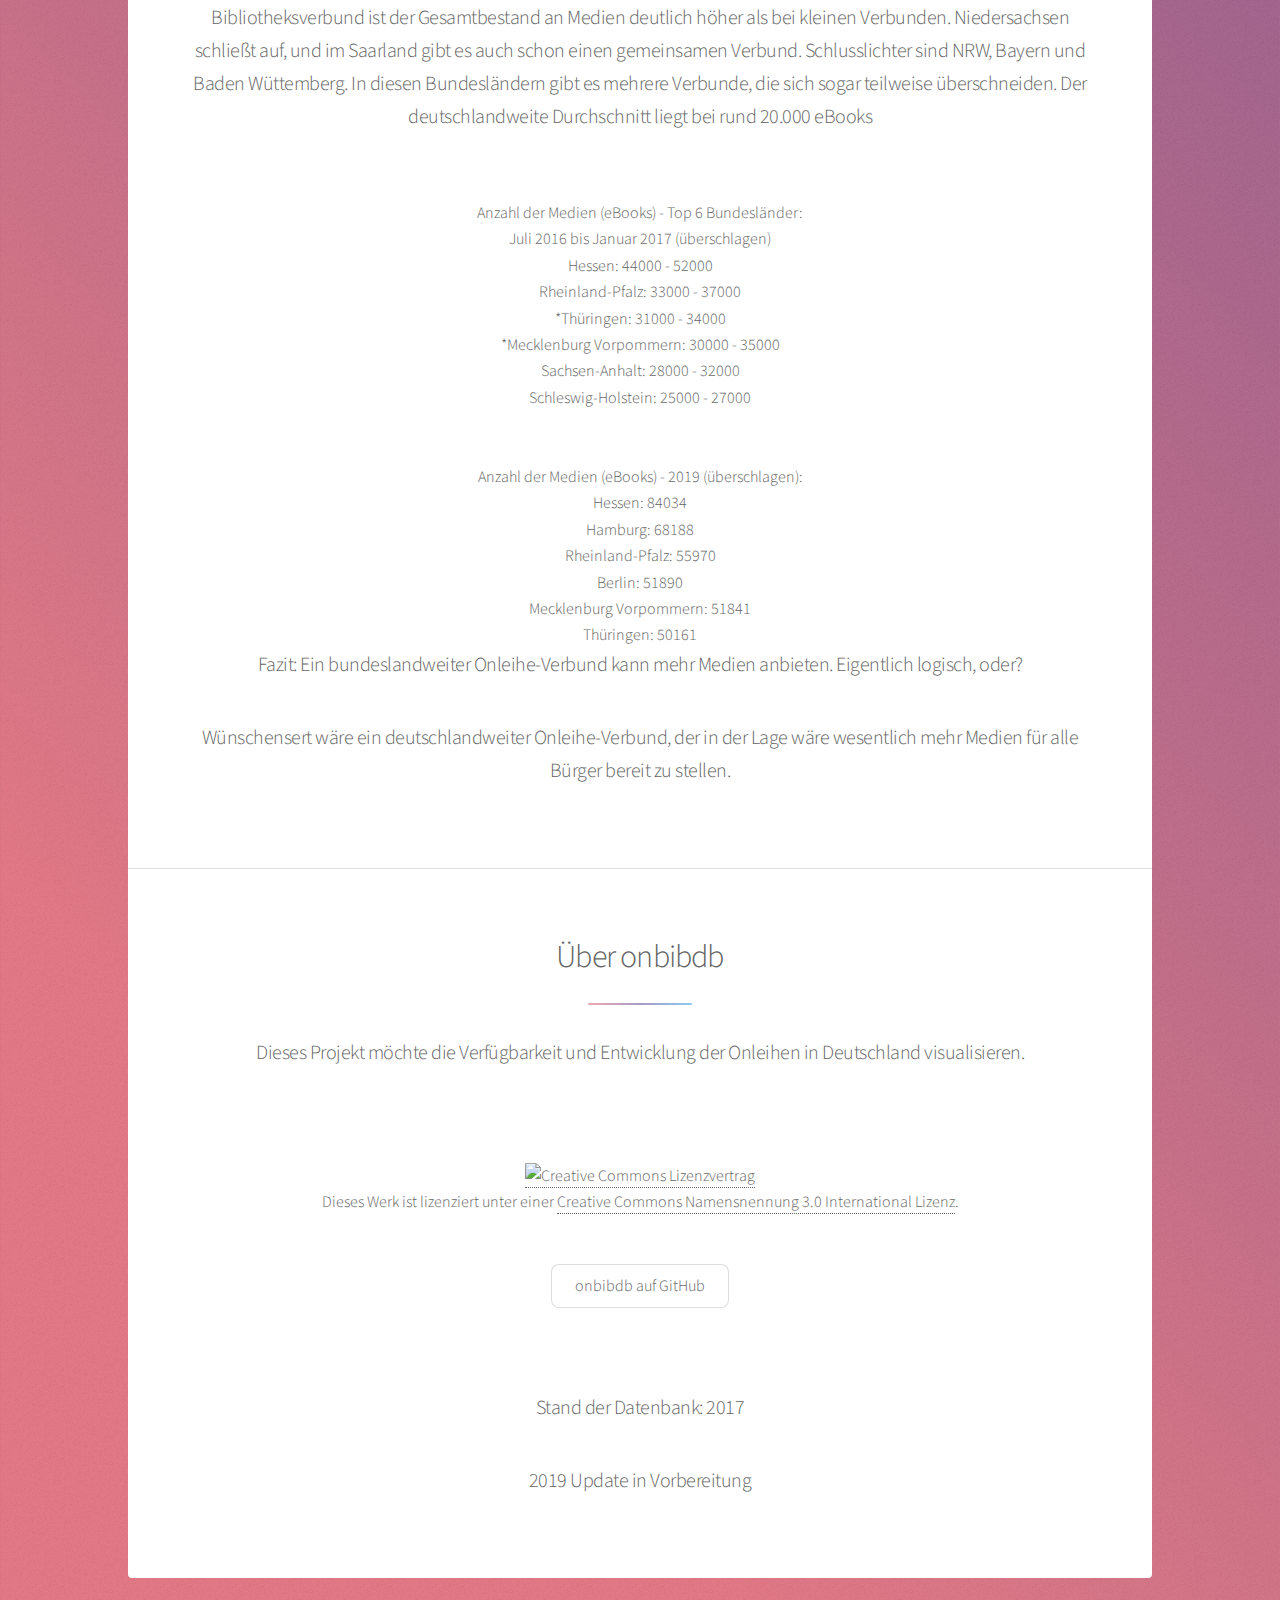
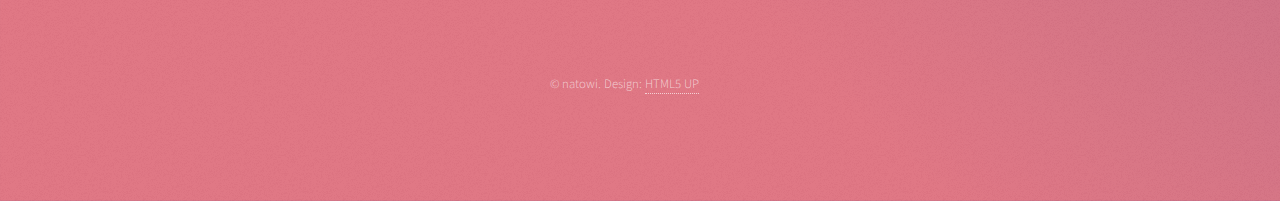
==== commit 77264d3b: "2019update1" ====
--- a/docs/index.html
+++ b/docs/index.html
@@ -93,6 +93,16 @@
 <br>*Mecklenburg Vorpommern: 30000  - 35000
 <br>Sachsen-Anhalt: 28000 - 32000
 <br>Schleswig-Holstein: 25000 - 27000
+<br>
+<br>
+<br>Anzahl der Medien (eBooks) - 2019 (überschlagen):
+<br>Hessen: 84034
+<br>Hamburg: 68188
+<br>Rheinland-Pfalz: 55970
+<br>Berlin: 51890
+<br>Mecklenburg Vorpommern: 51841
+<br>Thüringen: 50161
+
 
 
 
@@ -119,6 +129,7 @@
 
 <br></br>
 <p>Stand der Datenbank: 2017</p>
+<p>2019 Update in Vorbereitung</p>
 								</header>
 								
 							</section>
